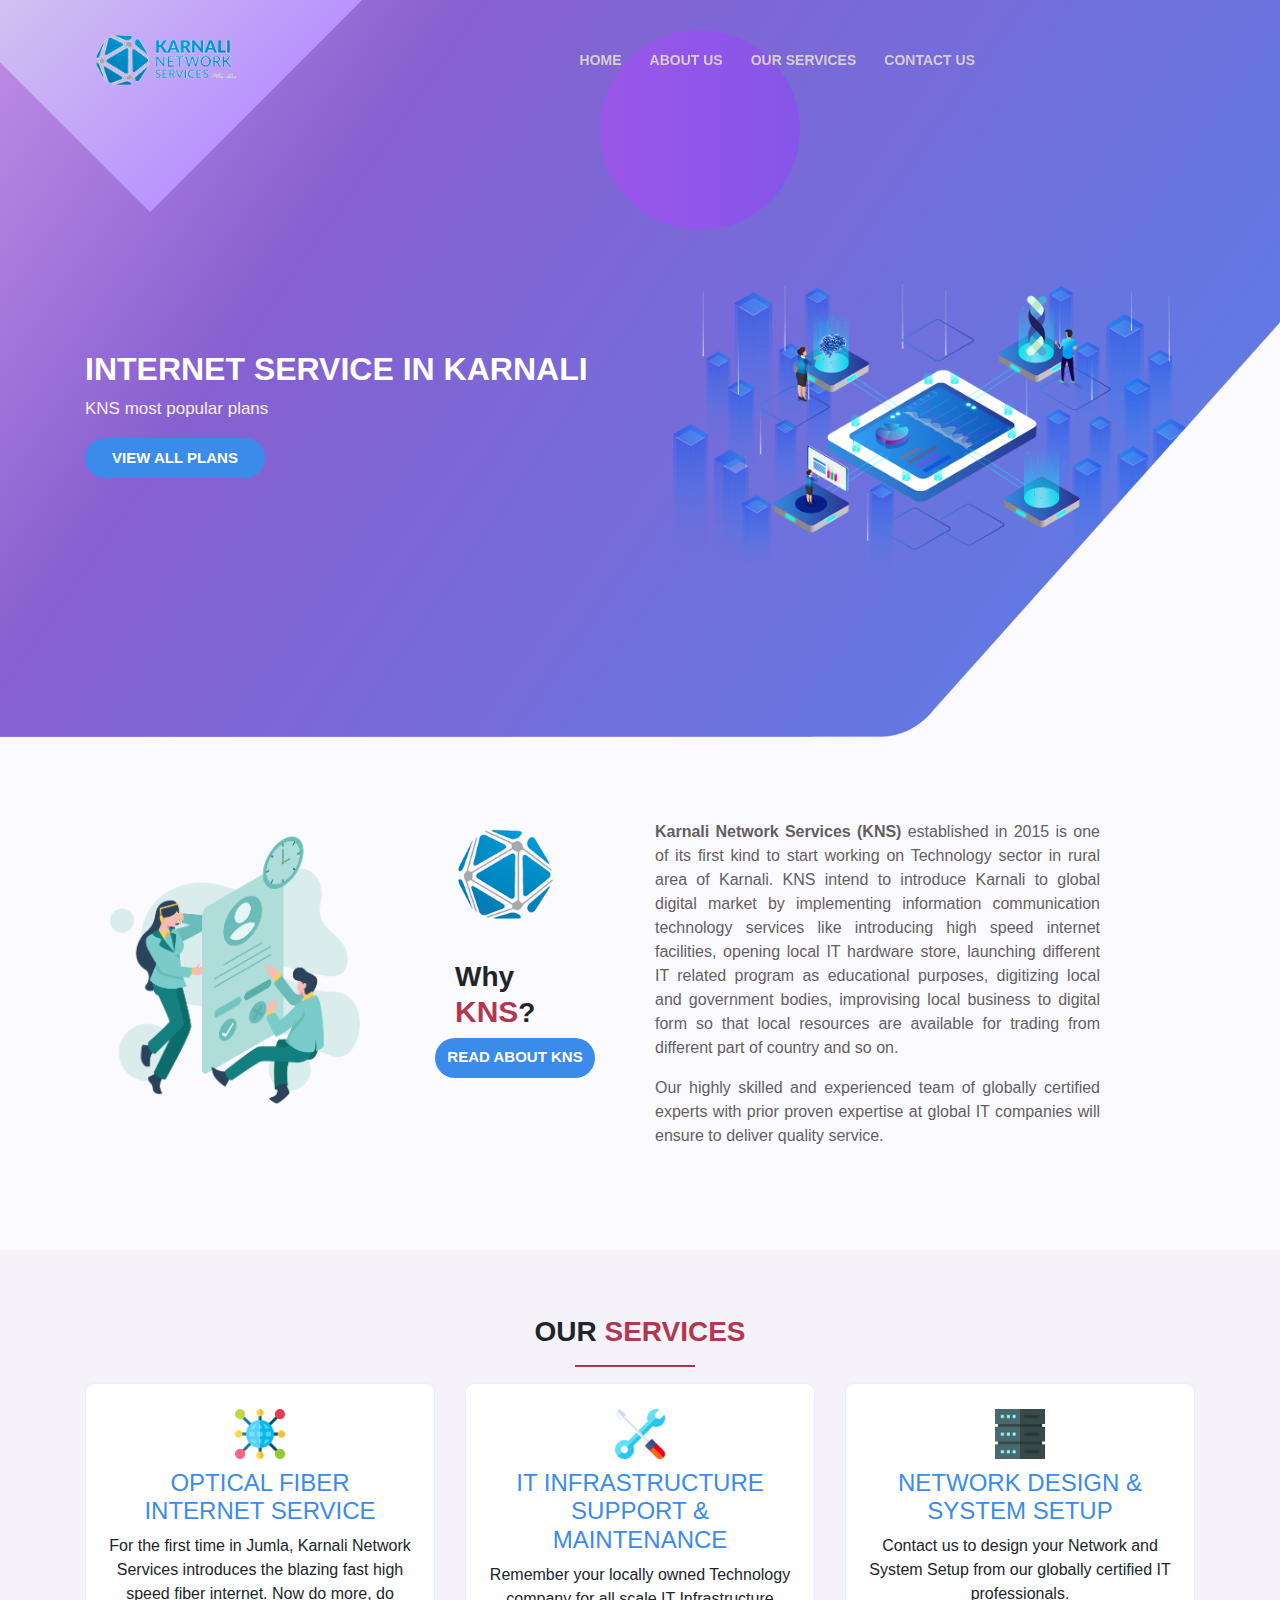
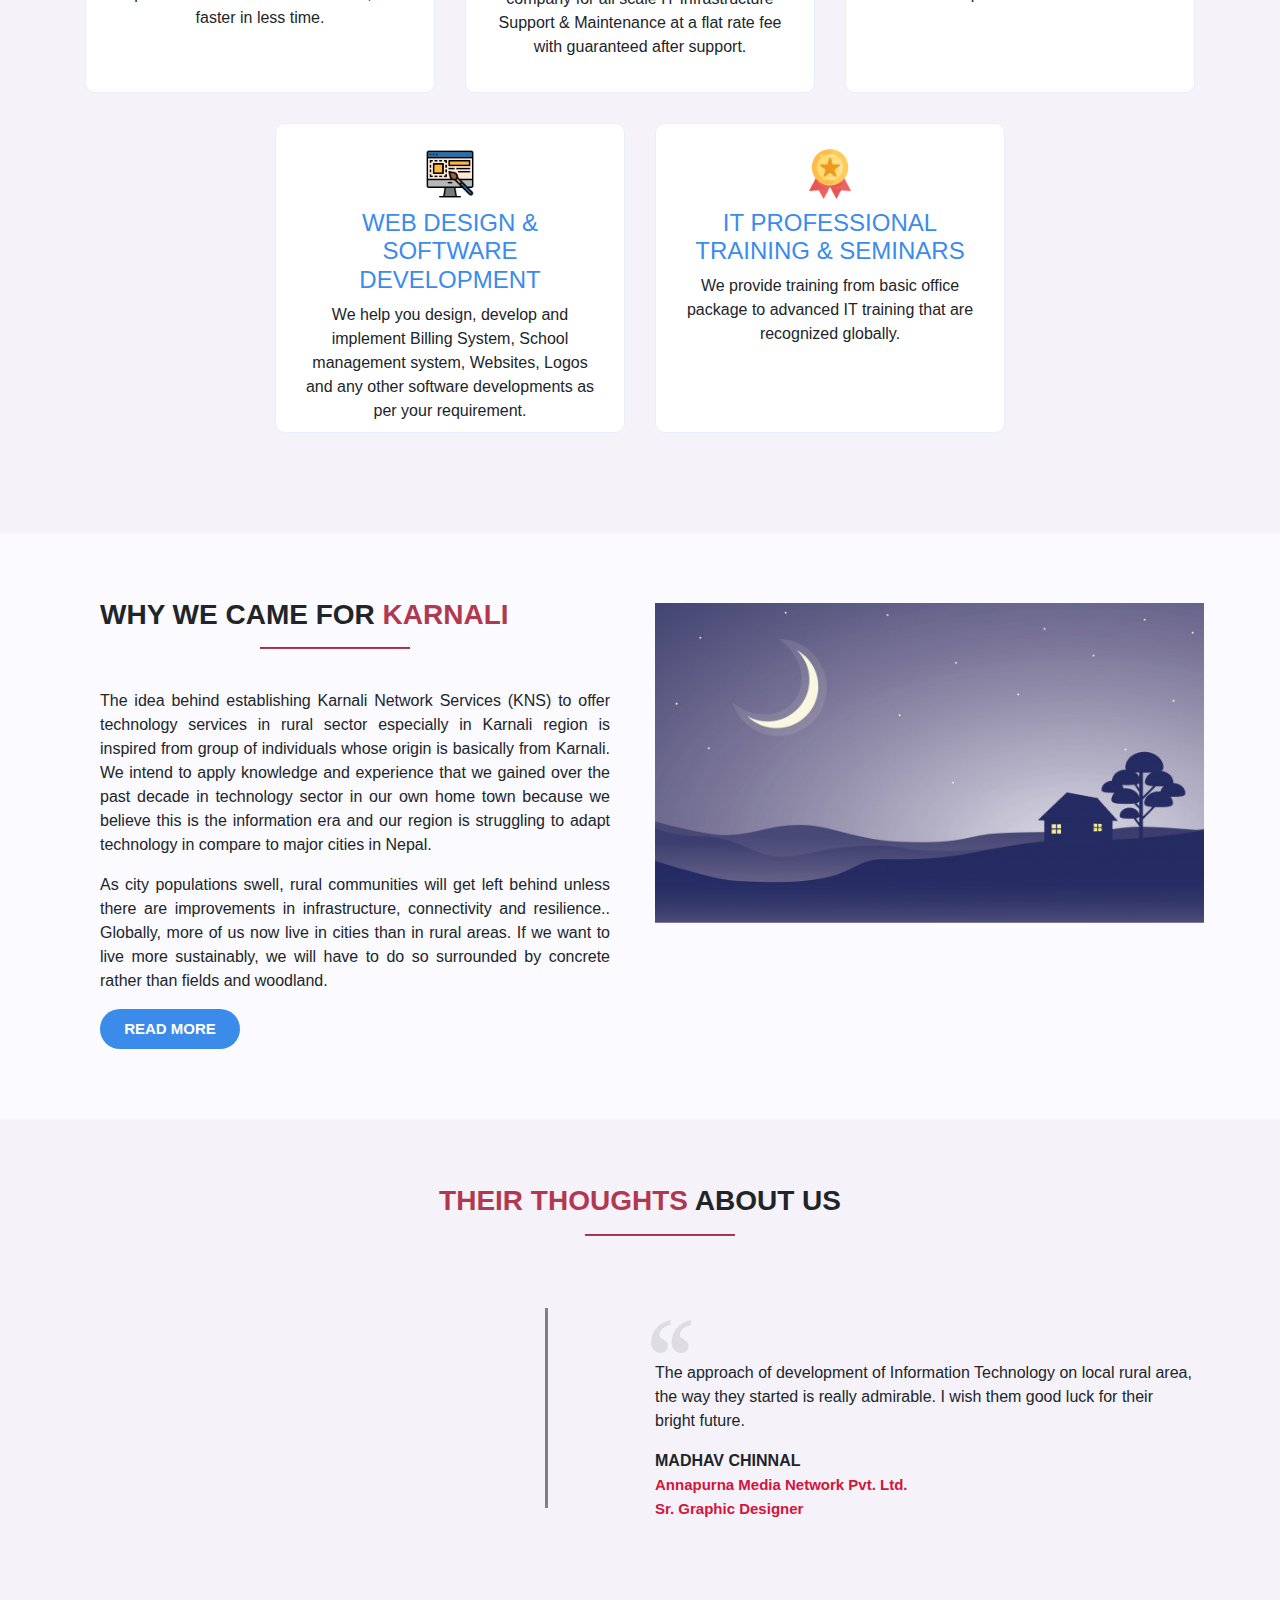
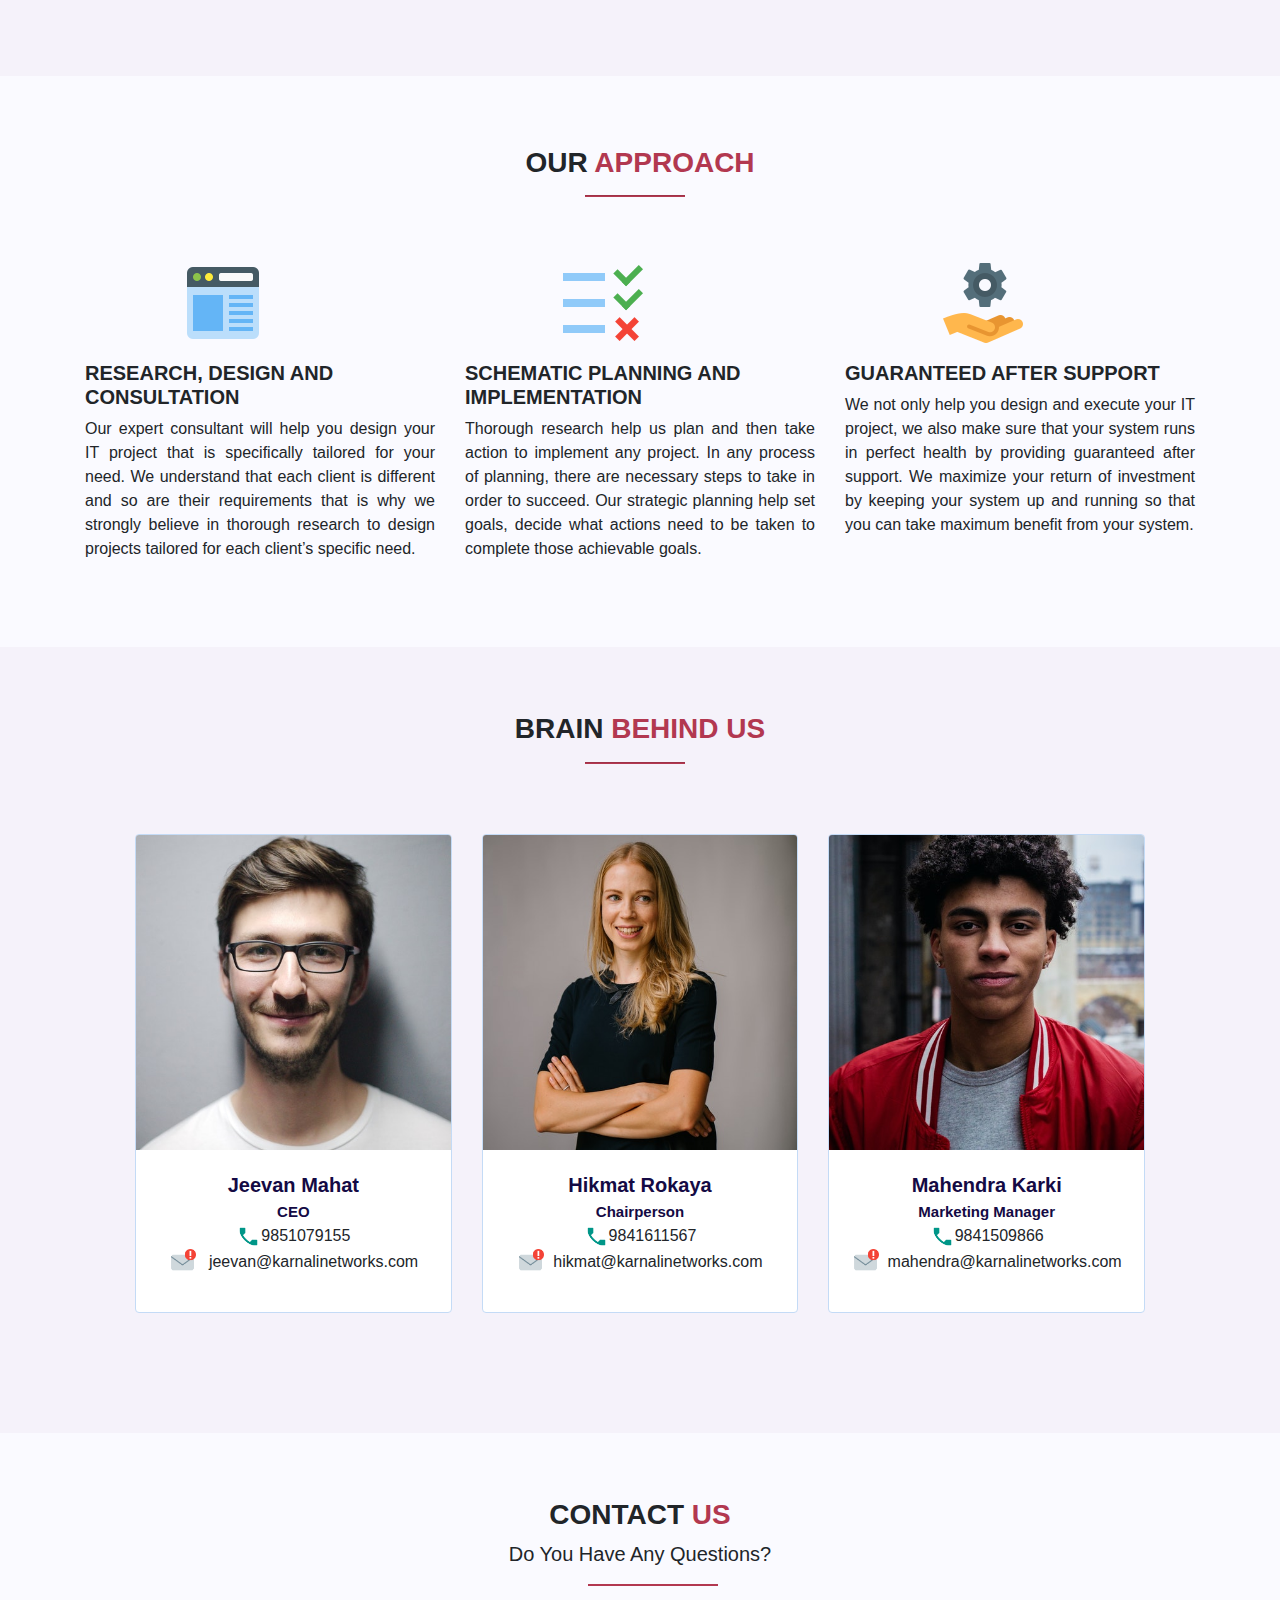
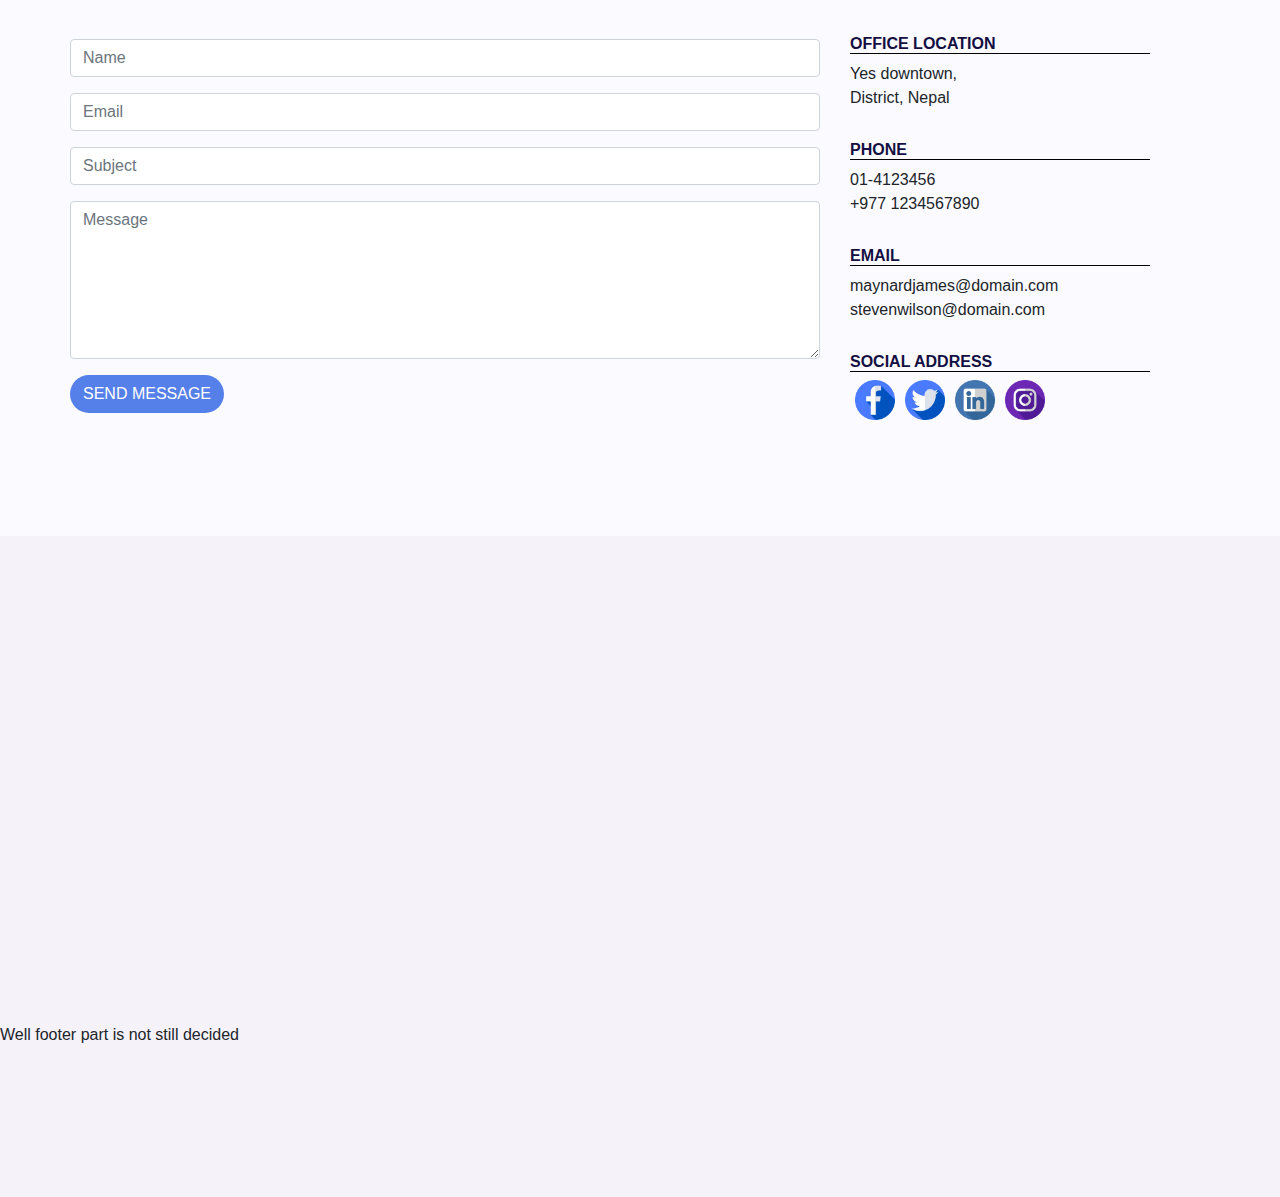
==== index.html @ f01d0f95 "little erro remain" ====
<!DOCTYPE html>
<html lang="en">

<head>
    <meta charset="UTF-8">
    <meta name="viewport" content="width=device-width, initial-scale=1.0">
    <title>Landing Page</title>


    <link rel="stylesheet" href="https://stackpath.bootstrapcdn.com/bootstrap/4.5.2/css/bootstrap.min.css">
    <link rel="stylesheet" href="style.css">
    <link
        href="https://fonts.googleapis.com/css2?family=Poppins:ital,wght@0,400;0,500;0,800;0,900;1,800;1,900&display=swap"
        rel="stylesheet">
    <script src="https://code.jquery.com/jquery-3.5.1.slim.min.js"></script>
    <script src="https://cdnjs.cloudflare.com/ajax/libs/popper.js/1.12.9/umd/popper.min.js"></script>
    <script src="https://stackpath.bootstrapcdn.com/bootstrap/4.5.2/js/bootstrap.min.js"></script>
    <script src="app.js"></script>
</head>

<body>
    <!--Navbar Start-->
    <nav class="navbar navbar-expand-lg fixed-top navbar-custom sticky sticky-dark">
        <div class="container">
            <!-- LOGO -->
            <a class="navbar-brand logo text-uppercase" href="home.html">
                <img src="images/logo.png" class="logo-light" alt="" height="50">
            </a>
            <button class="navbar-toggler" type="button" data-toggle="collapse" data-target="#navbarCollapse"
                aria-controls="navbarCollapse" aria-expanded="false" aria-label="Toggle navigation">
                <!-- <span class="navbar-toggler-icon"></span> -->
                <div style="height:3px; width:20px; background-color: black; margin-bottom:2px;"></div>
                <div style="height:3px; width:20px; background-color: black; margin-bottom:2px;"></div>
                <div style="height:3px; width:20px; background-color: black; padding-bottom:2px;"></div>
            </button>
            <div class="collapse navbar-collapse" id="navbarCollapse">
                <ul class="navbar-nav ml-auto navbar-center topnav" id="mySidenav">
                    <li class="nav-item">
                        <a href="#home-1" class="nav-link">Home</a>
                    </li>
                    <li class="nav-item">
                        <a href="#aboutus" class="nav-link">About Us</a>
                    </li>
                    <li class="nav-item">
                        <a href="#ourservices" class="nav-link">Our Services</a>
                    </li>
                    <li class="nav-item">
                        <a href="#contactus" class="nav-link">Contact Us</a>
                    </li>
                </ul>
            </div>
            <!-- <div class="search-class">
                <img src="images/search-light.png" class="search-lit" alt="" height="30">
                <img src="images/search-dark.png" class="search-dak" alt="" height="30">
            </div> -->
        </div>
    </nav>
    <!-- Navbar End -->

    <section id="home-1">
        <div class="diamond"></div>
        <div class="circle"></div>
        <div class="container home-container">
            <div class="row">
                <div class="col-md-6 home__text">
                    <h2 class="promo-title">INTERNET SERVICE IN KARNALI</h2>
                    <p>KNS most popular plans</p>
                    <a href="#">
                        <div class="custom-button">View all plans</div>
                    </a>
                </div>
                <div class="col-md-6 text-center home-img">
                    <img src="images/home_img.png" alt="home image" class="img-fluid">
                </div>
            </div>
        </div>
        <div class="container-fluid">
            <div class="row">
                <div class="home-shape mt-4">
                    <img src="images/shape-1.png" alt="" class="img-fluid mx-auto d-block">
                </div>
            </div>
        </div>
    </section>

    <!-- Why KNS -->
    <section id="why-kns">
        <!-- <img src="people.png" height="350px" alt=""> -->
        <div class="container why-kns-cont">
            <div class="row ">
                <div class="col-md-3">
                    <img src="images/people.png" classs="why-kns-img" height="300" alt="">
                </div>
                <div class="col-md-3 whykns__title">
                    <div class="col-md-12 logo-only">
                        <img src="images/logo-only.png" class="logo-only-class" height="110px" alt="">
                    </div>
                    <div class="col-md-12 ">
                        <div class="col-md-12 kns-text">
                            <h3>Why <span>KNS</span>?</h3>
                            <a href="">
                                <div class="custom-button">Read about KNS</div>
                            </a>
                        </div>
                    </div>
                </div>
                <div class="col-md-5 kns-desc">
                    <p><span>Karnali
                            Network
                            Services (KNS)</span> established
                        in 2015 is one of
                        its first kind to start working on Technology sector in rural area of Karnali. KNS intend to
                        introduce Karnali to global digital
                        market by implementing information communication technology services like introducing high speed
                        internet facilities, opening local IT hardware store, launching different IT related program as
                        educational purposes, digitizing local and government bodies, improvising local business to
                        digital form so that local resources are available for trading from different part of country
                        and so on.</p>
                    <p>
                        Our highly skilled and experienced team of globally certified experts with prior proven
                        expertise at global IT companies will ensure to deliver quality service.</p>
                </div>
            </div>
        </div>
    </section>
    <!-- Why KNS end -->
    <!--our services-->
    <section id="our-services" class="bg-gray default-padding">
        <div class="container">
            <div class="row">
                <!--start heading-->
                <div class="col-lg-8 offset-lg-2 col-md-10 offset-md-1">
                    <div class="site-heading text-center">
                        <h3>OUR <span>SERVICES</span></h3>
                        <hr>
                    </div>
                </div>
                <!--end heading-->
            </div>
            <div class="row">
                <div class="col-lg-4 col-md-6">
                    <div class="service-single text-center">
                        <img src="images/internet.png" height="50" alt="" class="our-service-img">
                        <h4>OPTICAL FIBER INTERNET SERVICE</h4>
                        <p>For the first time in Jumla, Karnali Network Services introduces the blazing fast high speed
                            fiber internet. Now do more, do faster in less time.</p><br>
                        <!-- <button class="btn service-button ">Read More</button> -->
                    </div>
                </div>
                <!--end core feature single-->
                <!--start core feature single-->
                <div class="col-lg-4 col-md-6">
                    <div class="service-single text-center">
                        <img src="images/maintenance.png" height="50" alt="" class="our-service-img">
                        <h4>IT INFRASTRUCTURE SUPPORT & MAINTENANCE</h4>
                        <p>Remember your locally owned Technology company for all scale IT Infrastructure Support &
                            Maintenance at a flat rate fee with guaranteed after support.</p>
                        <!-- <button class="btn service-button ">Read More</button> -->
                    </div>
                </div>
                <!--end core feature single-->
                <!--start core feature single-->
                <div class="col-lg-4 col-md-6">
                    <div class="service-single text-center">
                        <img src="images/database.png" height="50" alt="" class="our-service-img">
                        <h4>NETWORK DESIGN & SYSTEM SETUP</h4>
                        <p>Contact us to design your Network and System Setup from our globally certified IT
                            professionals.</p><br><br>
                    </div>
                </div>

                <div class="col-lg-2"></div>
                <!--end core feature single-->
                <!--start core feature single-->
                <div class="col-lg-4 col-md-6">
                    <div class="service-single text-center">
                        <img src="images/website-design.png" height="50" alt="" class="our-service-img">
                        <h4>WEB DESIGN & SOFTWARE DEVELOPMENT</h4>
                        <p>We help you design, develop and implement Billing System, School management system, Websites,
                            Logos and any other software developments as per your requirement.</p>
                    </div>
                </div>
                <!--end core feature single-->
                <!--start core feature single-->
                <div class="col-lg-4 col-md-6">
                    <div class="service-single text-center">
                        <img src="images/medal.png" height="50" alt="" class="our-service-img">
                        <h4>IT PROFESSIONAL TRAINING & SEMINARS</h4>
                        <p>We provide training from basic office package to advanced IT training that are recognized
                            globally.</p>
                    </div>
                </div>
                <!--end core feature single-->
            </div>
        </div>
    </section>


    <!-- Why we came to karnali /About us -->
    <section id="about-area" class="default ">
        <div class="container">
            <div class="row">
                <div class="col-md-6">
                    <div class=" col-md-12 about-cont site-heading">
                        <h3>WHY WE CAME FOR <span>KARNALI</span></h3>
                        <hr>
                    </div>
                    <div class="col-md-12 about__text">
                        <p>The idea behind establishing Karnali Network Services (KNS) to offer technology services in
                            rural sector especially in Karnali region is inspired from group of individuals whose origin
                            is basically from Karnali. We intend to apply knowledge and experience that we gained over
                            the past decade in technology sector in our own home town because we believe this is the
                            information era and our region is struggling to adapt technology in compare to major cities
                            in Nepal.</p>
                        <p>As city populations swell, rural communities will get left behind unless there are
                            improvements in infrastructure, connectivity and resilience.. Globally, more of us now live
                            in cities than in rural areas. If we want to live more sustainably, we will have to do so
                            surrounded by concrete rather than fields and woodland.</p>
                        <div class="custom-button" style="width:140px;">Read More</div>
                    </div>

                </div>
                <!--end about content-->
                <!--start about image-->
                <div class="col-md-6">
                    <div class="about-img img-fluid">
                        <img src="images/hill_vector2.jpg" alt="" height="320px" />
                    </div>
                </div>
                <!--end about image-->
            </div>
        </div>
    </section>

    <!-- Testemonials -->
    <section id="testemonial">
        <div class="container">
            <div class="testemonial-title site-heading text-center">
                <h3><span>THEIR THOUGHTS</span>
                    ABOUT US</h3>
                <hr>
            </div>
            <div class="row" style="height:320px;">
                <div class="col-md-5">
                    <img class="testemonial-img" src="images/sample-person-4.jpg" alt="">
                </div>
                <div class="col-md-1 vertical-line"></div>
                <div class="col-md-6">
                    <p class="quote">,,</p>
                    <p>The approach of development of Information
                        Technology on local rural area, the way they started is really admirable. I wish them good luck
                        for their bright future.
                    </p>
                    <p style="font-weight: bolder;">MADHAV CHINNAL <br> <span style="color:#d4143b; font-size:15px;">
                            Annapurna Media Network Pvt. Ltd. <br>Sr.
                            Graphic Designer</span></p>
                </div>
            </div>
        </div>
    </section>

    <!-- Our Approach section -->

    <section id="our-approach">
        <div class="container approach-title-div">
            <h3>OUR <span class="our-approach-title">APPROACH</span>
                <hr>
            </h3>
            <div class="row approach-row">
                <div class="col-md-4 our-approach-div">
                    <img src="images/design.png" class="approach-img" alt="">
                    <h5>RESEARCH, DESIGN AND CONSULTATION</h5>
                    <p>Our expert consultant will help you design your IT project that is specifically tailored for your
                        need. We understand that each client is different and so are their requirements that is why we
                        strongly believe in thorough research to design projects tailored for each client’s specific
                        need.</p>
                </div>
                <div class="col-md-4 our-approach-div">
                    <img src="images/planning.png" class="approach-img" alt="">
                    <h5>SCHEMATIC PLANNING AND IMPLEMENTATION</h5>
                    <p>Thorough research help us plan and then take action to implement any project. In any process of
                        planning, there are necessary steps to take in order to succeed. Our strategic planning help set
                        goals, decide what actions need to be taken to complete those achievable goals.</p>
                </div>
                <div class="col-md-4 our-approach-div">
                    <img src="images/support.png" class="approach-img" alt="">
                    <h5>GUARANTEED AFTER SUPPORT</h5>
                    <p>We not only help you design and execute your IT project, we also make sure that your system runs
                        in perfect health by providing guaranteed after support. We maximize your return of investment
                        by keeping your system up and running so that you can take maximum benefit from your system.</p>
                </div>
            </div>
        </div>
    </section>


    <!-- brain behind -->
    <section id="brains-behind">
        <div class="container">
            <div class="brain-behind-title site-heading text-center">
                <h3>BRAIN <span>BEHIND US</span>
                </h3>
                <hr>
            </div>
            <div class="card-deck">
                <div class="card">
                    <img class="card-img-top" src="images/sample-person-1.jpg" alt="Card image cap">
                    <div class="card-body">
                        <p style="text-align:center;"><span class="brain-name">Jeevan
                                Mahat</span><br><span class="brain-position">CEO</span><br><span
                                class="brain-number"><img src="images/icon-phone.png"
                                    style="vertical-align: middle; height:25px;" alt="">9851079155</span><br><span
                                class="brain-mail"><img src="images/icon-mail.png"
                                    style="vertical-align: middle; height: 27px;" alt=""> &nbsp;
                                jeevan@karnalinetworks.com</span>
                        </p>
                    </div>
                </div>
                <div class="card">
                    <img class="card-img-top" src="images/sample-person-2.jpg" alt="Card image cap">
                    <div class="card-body">
                        <p style="text-align:center;"><span class="brain-name">Hikmat
                                Rokaya</span><br><span class="brain-position">Chairperson</span><br><span
                                lass="brain-number"><img src="images/icon-phone.png"
                                    style="vertical-align: middle; height:25px;" alt="">9841611567</span><br><span
                                class="brain-mail"><img src="images/icon-mail.png"
                                    style="vertical-align: middle; height:27px;" alt="">&nbsp;
                                hikmat@karnalinetworks.com</span>
                        </p>
                    </div>
                </div>
                <div class="card">
                    <img class="card-img-top" src="images/sample-person-3.jpg" alt="Card image cap">
                    <div class="card-body">
                        <p style="text-align:center;"><span class="brain-name">Mahendra Karki</span><br><span
                                class="brain-position">Marketing
                                Manager</span><br><span class="brain-number"><img src="images/icon-phone.png"
                                    style="vertical-align: middle; height:25px;" alt="">9841509866</span><br><span
                                class="brain-mail"><img src="images/icon-mail.png"
                                    style="vertical-align: middle; height:27px;" alt="">&nbsp;
                                mahendra@karnalinetworks.com</span>
                        </p>
                    </div>
                </div>
            </div>
        </div>
    </section>

    <!-- Contact Us part Start -->
    <section id="contactUs" class="default-padding">
        <div class="container">
            <div class="row">
                <div class="col-md-8 offset-md-2">
                    <div class="site-heading text-center">
                        <h3>CONTACT <span>US</span></h3>
                        <h5>Do You Have Any Questions?</h5>
                    </div>
                </div>
                <div class="row" style="margin-top:40px;">
                    <div class="col-md-8 contact-form">
                        <form action="">
                            <div class="row">
                                <div class="col-md-12">
                                    <div class="form-group">
                                        <input type="text" class="form-control" placeholder="Name" name="name">
                                    </div>
                                </div>
                                <div class="col-md-12">
                                    <div class="form-group">
                                        <input type="text" class="form-control" placeholder="Email" name="email">
                                    </div>
                                </div>
                                <div class="col-md-12">
                                    <div class="form-group">
                                        <input type="text" class="form-control" placeholder="Subject" name="subject">
                                    </div>
                                </div>
                                <div class="col-md-12 ">
                                    <div class="form-group">
                                        <textarea type="text" class="form-control" placeholder="Message" name="message"
                                            rows="6"></textarea>
                                    </div>
                                </div>
                            </div>
                            <button type="submit" class="btn send-button">SEND MESSAGE</button>
                        </form>
                    </div>
                    <div class="col-md-4 location">
                        <ul class="info">
                            <li>
                                <h6>OFFICE LOCATION</h6>

                                <span>
                                    Yes downtown, <br>District, Nepal
                                </span>
                            </li>
                            <li>
                                <h6>PHONE</h6>
                                <span>
                                    01-4123456 <br>+977 1234567890
                                </span>
                            </li>
                            <li>
                                <h6>EMAIL</h6>
                                <span>
                                    maynardjames@domain.com
                                    stevenwilson@domain.com
                                </span>
                            </li>
                        </ul>
                        <h6>SOCIAL ADDRESS</h6>
                        <ul class="social">
                            <li><a href="#"><img src="images/facebook.png" alt="" height="40px"></a></li>
                            <li><a href="#"><img src="images/twitter.png" alt="" height="40px"></a></li>
                            <li><a href="#"><img src="images/linkedin.png" alt="" height="40px"></a></li>
                            <li><a href="#"><img src="images/instagram.png" alt="" height="40px"></a></li>

                        </ul>

                    </div>
                </div>
            </div>

        </div>
    </section>

    <!-- Contact Us Part End -->

    <!-- map/location -->
    <section>
        <div class="container-fluid">
            <iframe
                src="https://www.google.com/maps/embed?pb=!1m18!1m12!1m3!1d3668.024436259165!2d82.1772606537228!3d29.274732719922692!2m3!1f0!2f0!3f0!3m2!1i1024!2i768!4f13.1!3m3!1m2!1s0x0%3A0xc026e737bf415222!2sKarnali+Network+Services!5e0!3m2!1sen!2snp!4v1522917595997"
                width=100% height="480" frameborder="0" style="border:0" allowfullscreen></iframe>
        </div>
    </section>





    <!-- Testing section -->

    <!-- testing end -->








    <!-- footer...this part is controversial -->
    <p>Well footer part is not still decided </p>


</body>

</html>

<!-- <iframe
    src="https://www.google.com/maps/embed?pb=!1m18!1m12!1m3!1d3668.024436259165!2d82.1772606537228!3d29.274732719922692!2m3!1f0!2f0!3f0!3m2!1i1024!2i768!4f13.1!3m3!1m2!1s0x0%3A0xc026e737bf415222!2sKarnali+Network+Services!5e0!3m2!1sen!2snp!4v1522917595997"
    width="600" height="480" frameborder="0" style="border:0" allowfullscreen></iframe> -->
---- style.css ----
*{
    margin: 0px;
    padding:0px;
    box-sizing: border-box;
}

body {
    /* font-family: "Poppins", sans-serif; */
    background-color: #f5f2fa;
    /* color: black; */
    overflow-x: hidden;
  }

.default-padding{
    padding: 70px 0;
}


.site-heading{
    /* margin-bottom: 60px; */
    overflow: hidden;
    margin-top: -5px;
}

.site-heading h3{
    display: block;
    font-weight: 700;
    margin-bottom: 10px;
    text-transform: uppercase;
    position: relative;
}

.site-heading h3 span{
    color: #B23850
}

.site-heading h5{
    display: inline-block;
    padding-bottom: 20px;
    position: relative;
    z-index: 1;
}

.site-heading hr{
    width:120px;
    height:1px;
    background-color:#B23850;
    margin-left:300px;
}

.site-heading h5::before{
    background: #B23850;
    bottom:0;
    content:"";
    height: 2px;
    left: 30%;
    position: absolute;
    width: 130px;
}

.custom-button{
    background-color: #3b8beb;
    height: 40px;
    width: 180px;
    color: white;
    font-weight: bold;
    font-size: 15px;
    border-radius: 20px;
    text-align: center;
    text-transform: uppercase;
    display: table-cell;
    vertical-align: middle;
}



/* navbar part */


.nav-sticky.navbar-custom {
    margin-top: 0px;
    padding: 15px 0px;
    background-color: ghostwhite;
    -webkit-box-shadow: 0 10px 33px rgba(140, 140, 140, 0.1);
            box-shadow: 0 10px 33px rgba(140, 140, 140, 0.1);
}

.nav-sticky a{
    color:black;
}

.search-dak{
    display:none;
}

.search-lit{
    display: inline-block;
}

.nav-sticky .search-dak{
    display: inline-block;
}

.nav-sticky .search-lit{
    display: none;
}

.navbar-custom {
    padding: 40px 0px;
    width: 100%;
    border-radius: 0px;
    z-index: 999;
    margin-bottom: 0px;
    -webkit-transition: all 0.5s ease-in-out;
    transition: all 0.5s ease-in-out;
  }

.nav-link{
    color: rgb(218, 205, 205);
}

.sticky{
    margin-top: -10px;
}

#navbarCollapse{
    margin-right: 200px;
}

.nav-sticky .nav-item a:hover{
    color: #B23850;
}

.nav-sticky .nav-item a{
    color: rgb(18, 24, 77);
}


.nav-item a:hover{
    color: ghostwhite;
    /* border-bottom-style: solid; */
    text-decoration: underline;
}


.nav-item a{
    font-weight: 500;
    font-size: 16px;
}

.navbar-collapse a{
    font-weight: 600;
    text-transform: uppercase;
    font-size: 14px;
    margin-right: 12px;
}



/* home part */

#home-1{
    /* background: -webkit-linear-gradient(bottom left, red 20px, yellow, green, blue 90%); */
    /* background: -webkit-gradient(linear, left top, right top, from(#c3b3dd), to(#3e0b91)); */
    background: -webkit-linear-gradient(top left,rgb(204, 152, 235), #8860d0 30%, #5680e9 );
    /* background: linear-gradient(to right, #bfe4eb, #0a67d1); */
    background-size: cover;
    background-position: center center;
    position: relative;
    /* padding: 130px 0px; */
}

.diamond{
    height: 150px;
    width: 150px;
    background: linear-gradient(to right,#d6c9ee, #b994fd);
    /* background-color: #234e80; */
    transform: rotate(45deg);
    left: 100px;
    margin-top: -150px;
    padding: 150px;
}

.circle{
    position: relative;
    height: 200px;
    width: 200px;
    border-radius: 50%;
    /* background-color: #3d9970; */
    background: linear-gradient(to right,#9b56e9, #8556e9);
    left: 600px;
    bottom: 120px;
}

.promo-title{
    font-weight: 600;
    /* margin-bottom:  */
    color: white;
}

.home__text p{
    color:rgb(245, 238, 235);
    font-size:17px;
}

.home-img{
    bottom: 200px;
}

.home-shape {
    display: block;
    position: absolute;
    width: 100%;
    height: auto;
    bottom: 0px;
    left: 0;
  }

.home-container{
    height: 400px;
}


/* Why KNS */

#why-kns{
    height:500px;
    background-color: #fafaff;
}

/* .kns-text{
    margin: 0px 500px 0px 0px;
    font-weight: bold;
    font-size: 30px;
}

.kns-desc{
    margin-left: 400px;
    margin-top: -160px;
    background-color: #ffffff;
    text-align: justify;
} */


/* .kns-text{
    padding-bottom: 700px;
} */


.kns-text{
    padding-left: 50px;
    padding-top: 30px;
}

.kns-text h3{
    padding-left: 20px;
    font-weight: bolder;
}

.kns-text h3 span{
    color:#B23850;
    font-size:30px;
}

.kns-desc p{
    color:rgb(102, 94, 94);
    text-align: justify;
}

.kns-desc p span{
    font-weight:600;
}

.why-kns-cont{
    height: 480px;
    padding-top: 70px;
}

.logo-only{
    padding-left: 80px;
}

/* our services */

#our-services{
    background-color: #f5f2fa;
}

.service-single{
    border: 1px solid #e6f0fa;
    padding: 40px 22px 20px;
    background-color: #fff;
    border-radius: 10px;
    margin: 0 0 30px;
    height: 310px;
    align-items: center;
}

.our-service-img{
    margin-bottom:10px;
    margin-top:-15px;
}

.service-button{
    background-color: #deeefb;
    border: solid rgb(98, 91, 91);
    border-width: 1px;
}

.service-single h4{
    color: #3b8beb
}

/* Why came for karnali */

#about-area{
    background-color: #fafaff;
    padding: 70px 0;
}

.about-cont{
    /* text-align: justify; */
    padding-bottom: 70px;

}

.about__text{
    text-align: justify;
}

.about-button{
    background-color: #deeefb;
    border: solid rgb(98, 91, 91);
    border-width: 1px;
}


.about-cont hr{
    width:150px;
    height:1px;
    background-color:#B23850;
    margin-left:160px;
    margin-bottom:-30px;
}


/* Testemonials */

#testemonial{
    padding: 70px 0;
    background-color: #f5f2fa;
}

.testemonial-img{
    max-width: 90%;
    padding-top:20px;
    padding-left:100px;
}

.vertical-line{
    margin-top:22px;
    height: 200px;
    border-left: 3px solid grey;
}

.testemonial-title{
    padding-bottom: 80px;
}

.testemonial-title hr{
    width:150px;
    height:1px;
    background-color:#B23850;
    margin-left:500px;
    margin-bottom:-30px;
}


.quote{
    font-family: "Times New Roman";
    font-size: 130px;
    letter-spacing: -12px;
    opacity: 0.1;
    -ms-transform: rotate(180deg);
    transform: rotate(180deg);
    text-align: right;
    margin-bottom: -120px;
}


/* Our approach */
.our-approach-title{
    color:#B23850;
    font-weight:900;
}

.our-approach-div h5{
    font-weight: 900;
    /* margin-bottom:10px; */
}

.our-approach-div p{
    text-align: justify;
}

.approach-img{
    margin-left:90px;
    margin-bottom:10px;
}

#our-approach{
    background-color:#fafaff;
    padding:70px 0;
}

.approach-title-div{
    top: -50px;
}

.approach-title-div h3{
    text-align:center;
    font-weight: 900;
    padding-bottom: 80px;
}

.approach-title-div hr{
    width:100px; 
    height:1px; 
    background-color:#B23850; 
    margin-left:500px; 
    margin-bottom:-30px;
}

/* Brain behind  */

.brain-behind-title{
    padding-bottom: 50px;
}

.brain-name{
    font-weight: bold;
    font-size: 20px;
    color: #140a44;
}

.brain-position{
    color: #140a44;
    font-size:15px;
    font-weight: bolder;
}

.card-deck{
    padding:50px;
}

.card{
    border-color: #C4DBF6;
}

#brains-behind{
    padding: 70px 0;
    background-color: #f5f2fa;
}

.brain-behind-title hr{
    width:100px; 
    height:1px; 
    background-color:#B23850; 
    margin-left:500px; 
    margin-bottom:-30px;
}


/* Contact US */



/* to the top */

#contactUs{
    background-color: #fafaff;
}


.contact-form{
    padding-top: 5px;
}


.social{
    display: flex;
    list-style-type: none;
}

.social li{
    margin: 0 5px;
}

.send-button{
    background:#5680e9;
    border-radius: 20px;
    color: white;
}

.location h6{
    font-weight: bold;
    color:#140f42;
}


.location h6::after{
    display: block;
    content: "";
    border-top: 1px solid black;
    width: 300px;
    /* transform: translateY(-15px); */
}

.location ul{
    list-style-type: none;
}

.location li{
    margin-bottom:30px;
}



/* Contact Us End */







@media screen and (min-width:1900px){
    .diamond{
        margin-left: 300px;
    }

    .circle{
        margin-left: 300px;
    }
}


@media screen and (max-width:425px){
    .circle{
        /* display: none; */
        margin-top: 80px;
        margin-left: -340px;
        height: 100px;
        width: 100px;
    }

    .home__text{
        margin-top: -100px;
    }

    .home-img{
        margin-top: 130px;
    }

    .why-kns-cont img{
        height:200px;
    }

    .logo-only img{
        height: 50px;
    }

    .whykns__title{
        margin-top: -200px;
        margin-left: 140px;
    }

    .kns-desc{
        margin-top: 30px;
        margin-bottom: 300px;
    }

    #why-kns{
        margin-bottom: 140px;
    }

    .service-single{
        height: 250px;
    }

    #our-services hr{
        margin-left:140px;
    }

    #about-area{
        padding: 40px 0;
    }

    #about-area hr{
        margin-left: 2px;
    }

    .about-img img{
        height:235px;
    }

    /* testemonials */
    #testemonial hr{
        margin-left:120px;
    }

    .vertical-line{
        display: none;
    }

    #testemonial{
        margin-bottom:90px;
    }

    .approach-title-div hr{
        /* display: none; */
        margin-left: 140px;
    }

    .brain-behind-title hr{
        margin-left: 140px;
    }

    .location{
        margin: auto;
        width: 80%
    }

    .contact-form{
        margin-bottom:40px;
        margin-left:auto;
        margin-right: auto;
        width: 80%
    }
}






@media (min-width: 100px) and (max-width: 768px) {
    .navbar-custom {
      margin-top: 0px;
      padding: 15px 0px !important;
      background-color: #ffffff !important;
      -webkit-box-shadow: 0 10px 33px rgba(0, 0, 0, 0.1);
              box-shadow: 0 10px 33px rgba(0, 0, 0, 0.1);
    }

    .nav-item a{
        color: rgb(24, 18, 77);
    }

    .nav-item a:hover{
        color:#B23850;
    }

    .toggle-icon img{
        height:20px;
        margin-left: -200px;

    }

  }
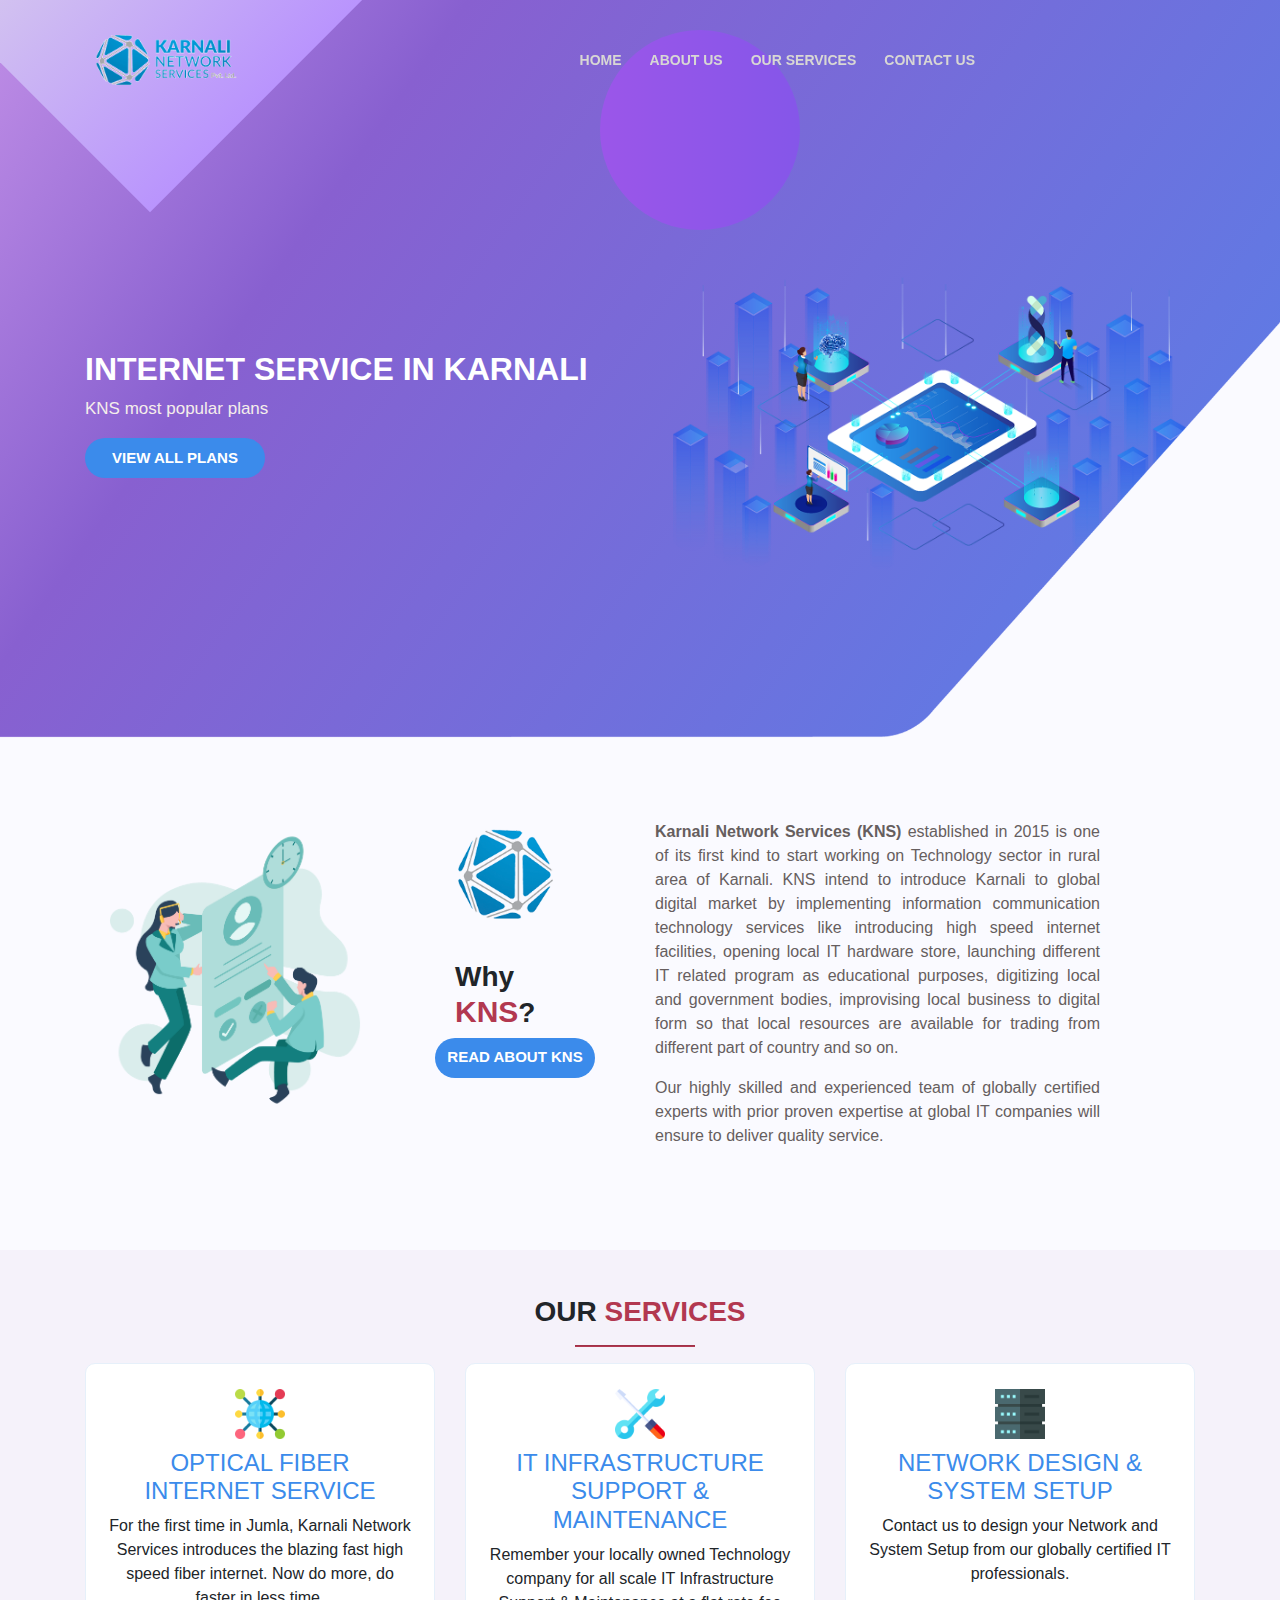
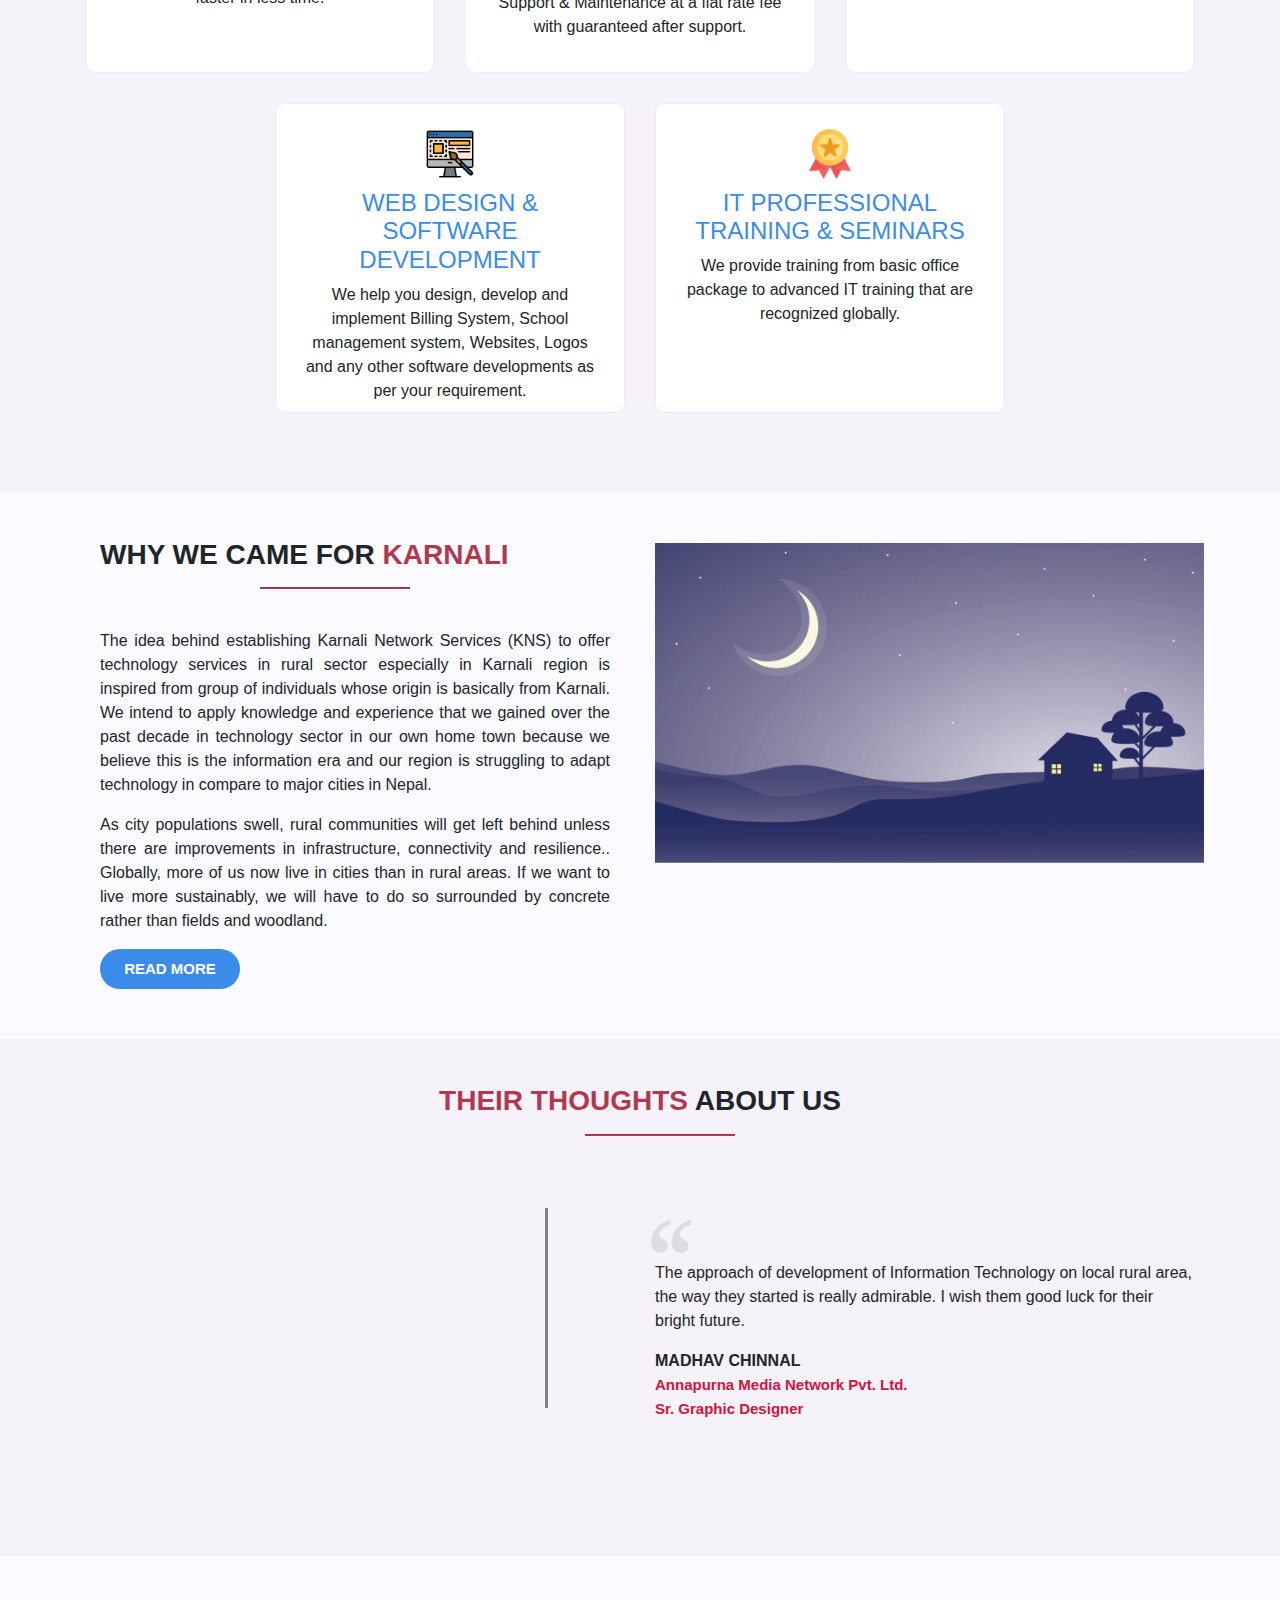
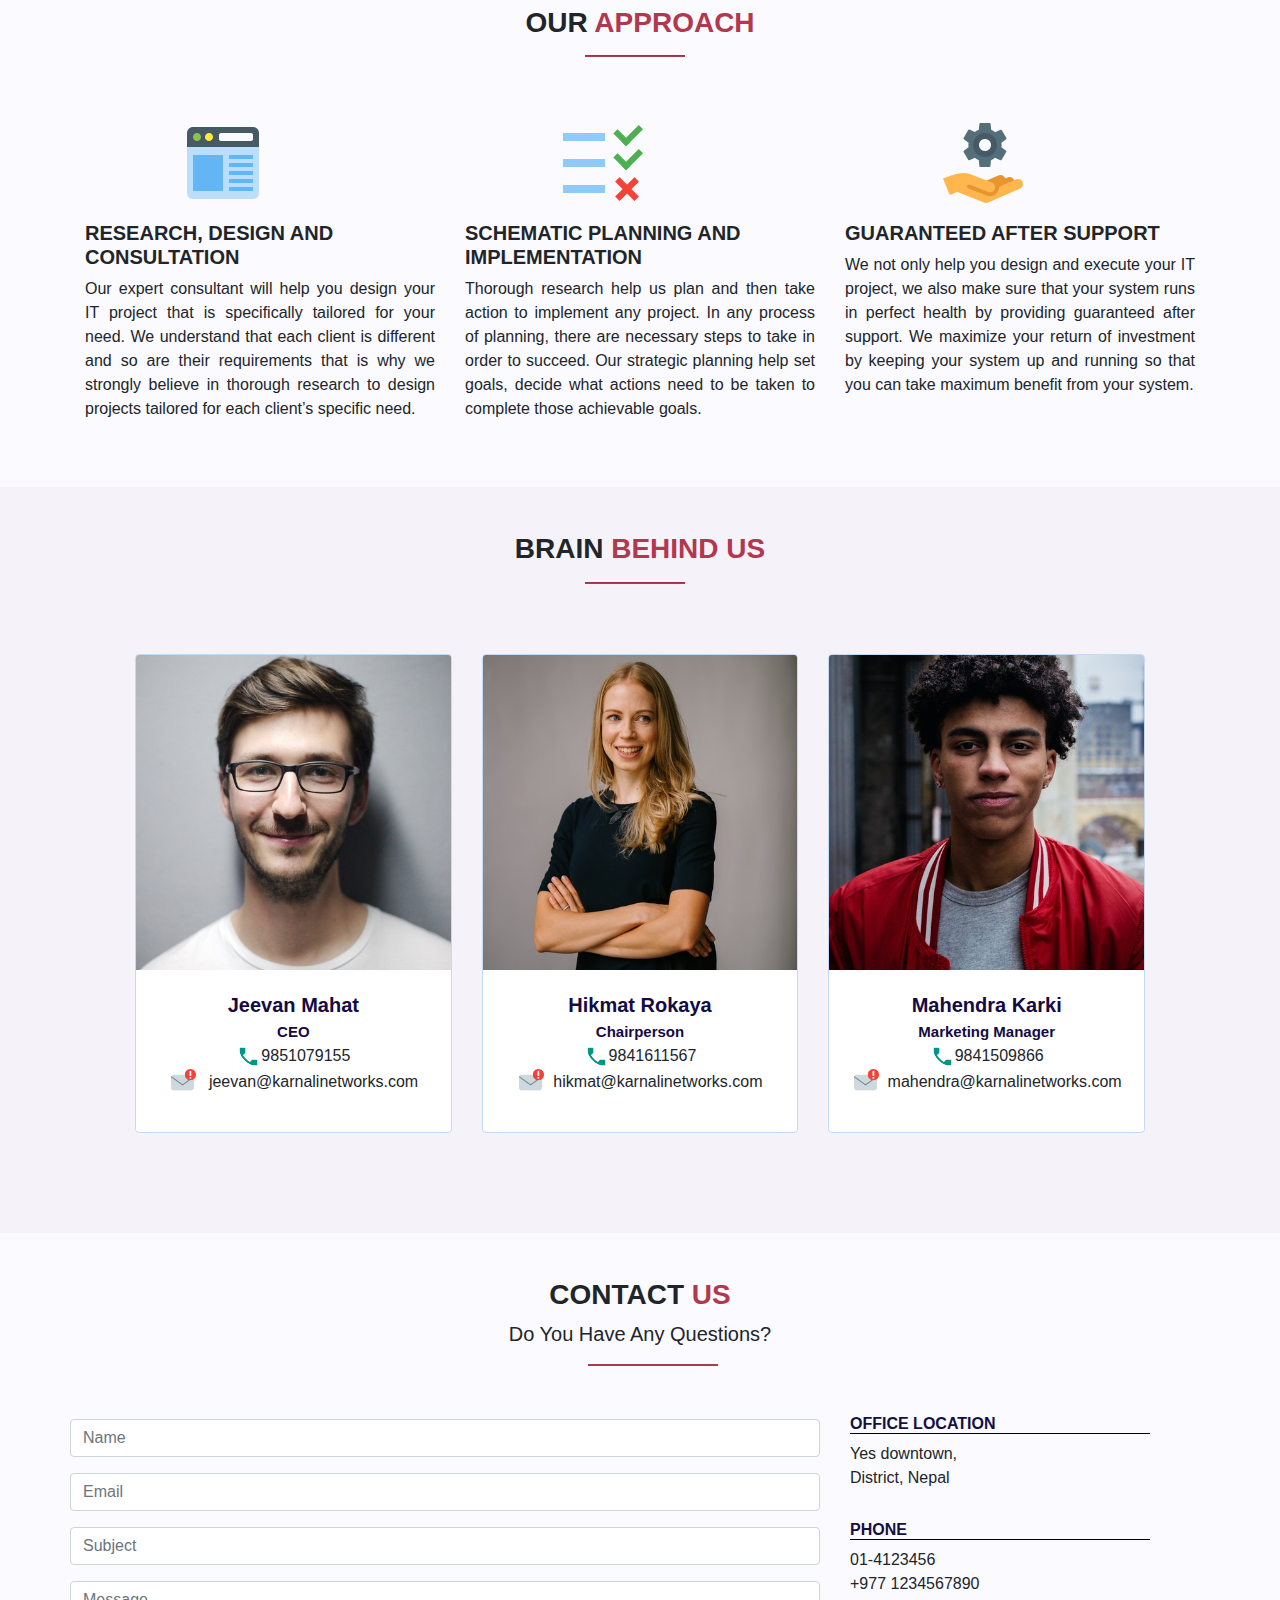
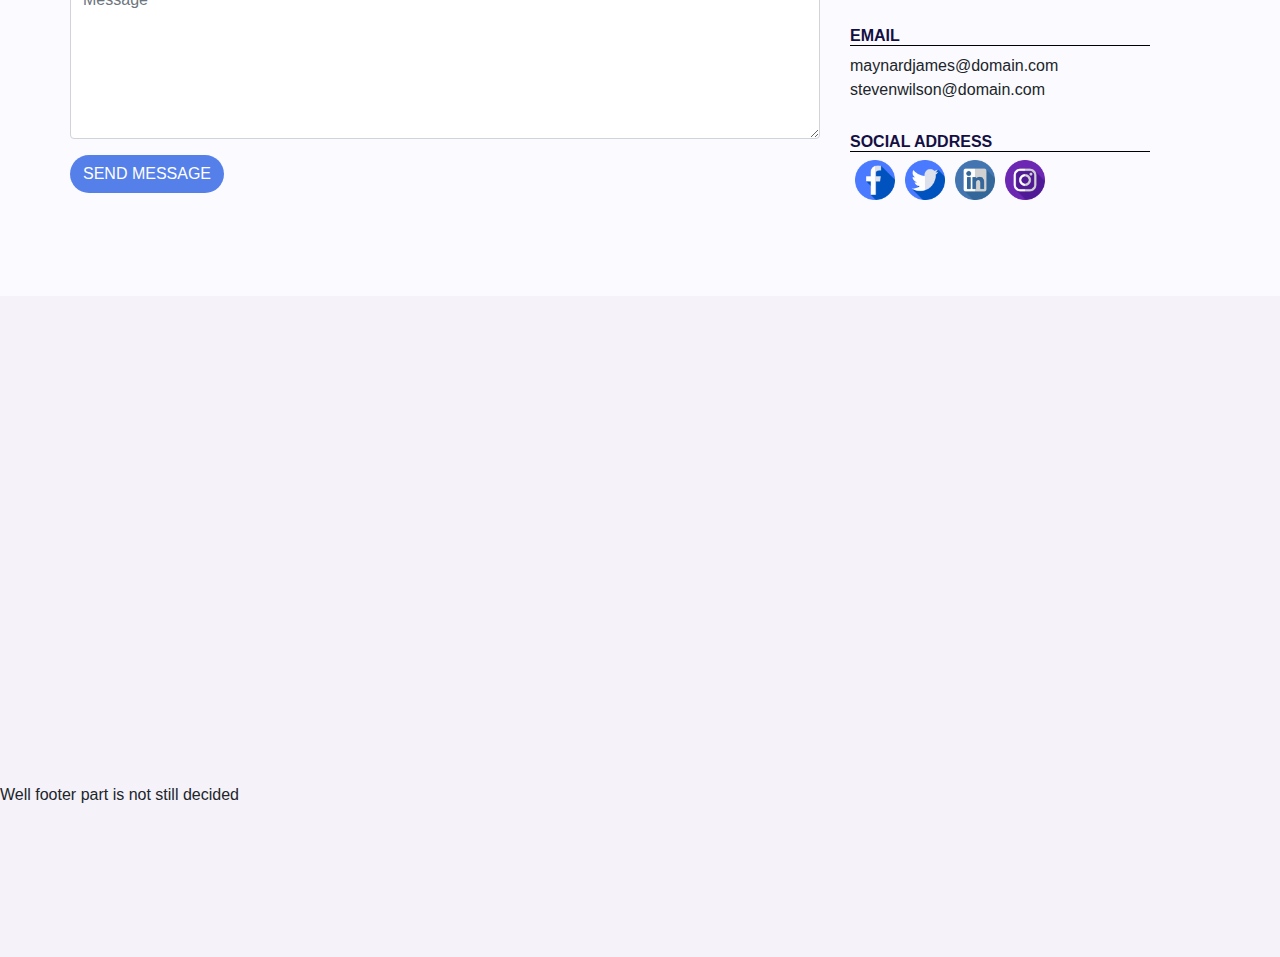
==== commit 7102f9d2: "some changes done" ====
--- a/index.html
+++ b/index.html
@@ -4,58 +4,26 @@
 <head>
     <meta charset="UTF-8">
     <meta name="viewport" content="width=device-width, initial-scale=1.0">
-    <title>Landing Page</title>
-
-
-    <link rel="stylesheet" href="https://stackpath.bootstrapcdn.com/bootstrap/4.5.2/css/bootstrap.min.css">
-    <link rel="stylesheet" href="style.css">
+    <title>KNS Home</title>
+
+    <link rel="icon" href="images/logo-only.png">
+    <link rel="stylesheet" href="css/bootstrap.min.css">
+    <link rel="stylesheet" href="css/style.css">
     <link
         href="https://fonts.googleapis.com/css2?family=Poppins:ital,wght@0,400;0,500;0,800;0,900;1,800;1,900&display=swap"
         rel="stylesheet">
-    <script src="https://code.jquery.com/jquery-3.5.1.slim.min.js"></script>
+    <script src="scripts/jquery-3.5.1.js"></script>
     <script src="https://cdnjs.cloudflare.com/ajax/libs/popper.js/1.12.9/umd/popper.min.js"></script>
-    <script src="https://stackpath.bootstrapcdn.com/bootstrap/4.5.2/js/bootstrap.min.js"></script>
-    <script src="app.js"></script>
+    <script src="scripts/bootstrap.min.js"></script>
+    <script src="scripts/app.js"></script>
+
 </head>
 
 <body>
-    <!--Navbar Start-->
-    <nav class="navbar navbar-expand-lg fixed-top navbar-custom sticky sticky-dark">
-        <div class="container">
-            <!-- LOGO -->
-            <a class="navbar-brand logo text-uppercase" href="home.html">
-                <img src="images/logo.png" class="logo-light" alt="" height="50">
-            </a>
-            <button class="navbar-toggler" type="button" data-toggle="collapse" data-target="#navbarCollapse"
-                aria-controls="navbarCollapse" aria-expanded="false" aria-label="Toggle navigation">
-                <!-- <span class="navbar-toggler-icon"></span> -->
-                <div style="height:3px; width:20px; background-color: black; margin-bottom:2px;"></div>
-                <div style="height:3px; width:20px; background-color: black; margin-bottom:2px;"></div>
-                <div style="height:3px; width:20px; background-color: black; padding-bottom:2px;"></div>
-            </button>
-            <div class="collapse navbar-collapse" id="navbarCollapse">
-                <ul class="navbar-nav ml-auto navbar-center topnav" id="mySidenav">
-                    <li class="nav-item">
-                        <a href="#home-1" class="nav-link">Home</a>
-                    </li>
-                    <li class="nav-item">
-                        <a href="#aboutus" class="nav-link">About Us</a>
-                    </li>
-                    <li class="nav-item">
-                        <a href="#ourservices" class="nav-link">Our Services</a>
-                    </li>
-                    <li class="nav-item">
-                        <a href="#contactus" class="nav-link">Contact Us</a>
-                    </li>
-                </ul>
-            </div>
-            <!-- <div class="search-class">
-                <img src="images/search-light.png" class="search-lit" alt="" height="30">
-                <img src="images/search-dark.png" class="search-dak" alt="" height="30">
-            </div> -->
-        </div>
-    </nav>
-    <!-- Navbar End -->
+
+    <div id="navigation"></div>
+
+
 
     <section id="home-1">
         <div class="diamond"></div>
@@ -173,7 +141,7 @@
                 <!--end core feature single-->
                 <!--start core feature single-->
                 <div class="col-lg-4 col-md-6">
-                    <div class="service-single text-center">
+                    <div class="service-single text-center ">
                         <img src="images/website-design.png" height="50" alt="" class="our-service-img">
                         <h4>WEB DESIGN & SOFTWARE DEVELOPMENT</h4>
                         <p>We help you design, develop and implement Billing System, School management system, Websites,
@@ -223,7 +191,7 @@
                 <!--end about content-->
                 <!--start about image-->
                 <div class="col-md-6">
-                    <div class="about-img img-fluid">
+                    <div class="about-img">
                         <img src="images/hill_vector2.jpg" alt="" height="320px" />
                     </div>
                 </div>
@@ -454,6 +422,14 @@
     <p>Well footer part is not still decided </p>
 
 
+
+
+    <script>
+        $(function () {
+            $("#navigation").load("navbar.html");
+        });
+    </script>
+
 </body>
 
 </html>
--- a/css/style.css
+++ b/css/style.css
@@ -0,0 +1,733 @@
+*{
+    margin: 0px;
+    padding:0px;
+    box-sizing: border-box;
+}
+
+body {
+    /* font-family: "Poppins", sans-serif; */
+    background-color: #f5f2fa;
+    /* color: black; */
+    overflow-x: hidden;
+  }
+
+.default-padding{
+    padding: 50px 0;
+}
+
+
+.site-heading{
+    /* margin-bottom: 60px; */
+    overflow: hidden;
+    margin-top: -5px;
+}
+
+.site-heading h3{
+    display: block;
+    font-weight: 700;
+    margin-bottom: 10px;
+    text-transform: uppercase;
+    position: relative;
+}
+
+.site-heading h3 span{
+    color: #B23850
+}
+
+.site-heading h5{
+    display: inline-block;
+    padding-bottom: 20px;
+    position: relative;
+    z-index: 1;
+}
+
+.site-heading hr{
+    width:120px;
+    height:1px;
+    background-color:#B23850;
+    margin-left:300px;
+}
+
+.site-heading h5::before{
+    background: #B23850;
+    bottom:0;
+    content:"";
+    height: 2px;
+    left: 30%;
+    position: absolute;
+    width: 130px;
+}
+
+.custom-button{
+    background-color: #3b8beb;
+    height: 40px;
+    width: 180px;
+    color: white;
+    font-weight: bold;
+    font-size: 15px;
+    border-radius: 20px;
+    text-align: center;
+    text-transform: uppercase;
+    display: table-cell;
+    vertical-align: middle;
+}
+
+
+
+/* navbar part */
+.navbar-toggler{
+    margin-left: -100px;
+}
+
+.nav-sticky.navbar-custom {
+    margin-top: 0px;
+    padding: 15px 0px;
+    background-color: ghostwhite;
+    -webkit-box-shadow: 0 10px 33px rgba(140, 140, 140, 0.1);
+            box-shadow: 0 10px 33px rgba(140, 140, 140, 0.1);
+}
+
+.nav-sticky a{
+    color:black;
+}
+
+.search-dak{
+    display:none;
+}
+
+.search-lit{
+    display: inline-block;
+}
+
+.nav-sticky .search-dak{
+    display: inline-block;
+}
+
+.nav-sticky .search-lit{
+    display: none;
+}
+
+.navbar-custom {
+    padding: 40px 0px;
+    width: 100%;
+    border-radius: 0px;
+    z-index: 999;
+    margin-bottom: 0px;
+    -webkit-transition: all 0.5s ease-in-out;
+    transition: all 0.5s ease-in-out;
+  }
+
+.nav-link{
+    color: #d8d7d4;
+}
+
+.sticky{
+    margin-top: -10px;
+}
+
+#navbarCollapse{
+    margin-right: 200px;
+}
+
+.nav-sticky .nav-item a:hover{
+    color: #B23850;
+}
+
+.nav-sticky .nav-item a{
+    color: rgb(18, 24, 77);
+}
+
+
+.nav-item a:hover{
+    color: ghostwhite;
+    /* border-bottom-style: solid; */
+    text-decoration: underline;
+}
+
+
+.nav-item a{
+    font-weight: 500;
+    font-size: 16px;
+}
+
+.navbar-collapse a{
+    font-weight: 600;
+    text-transform: uppercase;
+    font-size: 14px;
+    margin-right: 12px;
+}
+
+
+
+/* home part */
+
+#home-1{
+    /* background: -webkit-linear-gradient(bottom left, red 20px, yellow, green, blue 90%); */
+    /* background: -webkit-gradient(linear, left top, right top, from(#c3b3dd), to(#3e0b91)); */
+    background: -webkit-linear-gradient(top left,rgb(204, 152, 235), #8860d0 30%, #5680e9 );
+    /* background: linear-gradient(to right, #bfe4eb, #0a67d1); */
+    background-size: cover;
+    background-position: center center;
+    position: relative;
+    /* padding: 130px 0px; */
+}
+
+.diamond{
+    height: 150px;
+    width: 150px;
+    background: linear-gradient(to right,#d6c9ee, #b994fd);
+    /* background-color: #234e80; */
+    transform: rotate(45deg);
+    left: 100px;
+    margin-top: -150px;
+    padding: 150px;
+}
+
+.circle{
+    position: relative;
+    height: 200px;
+    width: 200px;
+    border-radius: 50%;
+    /* background-color: #3d9970; */
+    background: linear-gradient(to right,#9b56e9, #8556e9);
+    left: 600px;
+    bottom: 120px;
+}
+
+.promo-title{
+    font-weight: 600;
+    /* margin-bottom:  */
+    color: white;
+}
+
+.home__text p{
+    color:rgb(245, 238, 235);
+    font-size:17px;
+}
+
+.home-img{
+    bottom: 200px;
+}
+
+.home-shape {
+    display: block;
+    position: absolute;
+    width: 100%;
+    height: auto;
+    bottom: 0px;
+    left: 0;
+  }
+
+.home-container{
+    height: 400px;
+}
+
+
+/* Why KNS */
+
+#why-kns{
+    height:500px;
+    background-color: #fafaff;
+}
+
+/* .kns-text{
+    margin: 0px 500px 0px 0px;
+    font-weight: bold;
+    font-size: 30px;
+}
+
+.kns-desc{
+    margin-left: 400px;
+    margin-top: -160px;
+    background-color: #ffffff;
+    text-align: justify;
+} */
+
+
+/* .kns-text{
+    padding-bottom: 700px;
+} */
+
+
+.kns-text{
+    padding-left: 50px;
+    padding-top: 30px;
+}
+
+.kns-text h3{
+    padding-left: 20px;
+    font-weight: bolder;
+}
+
+.kns-text h3 span{
+    color:#B23850;
+    font-size:30px;
+}
+
+.kns-desc p{
+    color:rgb(102, 94, 94);
+    text-align: justify;
+}
+
+.kns-desc p span{
+    font-weight:600;
+}
+
+.why-kns-cont{
+    height: 480px;
+    padding-top: 70px;
+}
+
+.logo-only{
+    padding-left: 80px;
+}
+
+/* our services */
+
+#our-services{
+    background-color: #f5f2fa;
+}
+
+.service-single{
+    border: 1px solid #e6f0fa;
+    padding: 40px 22px 20px;
+    background-color: #fff;
+    border-radius: 10px;
+    margin: 0 0 30px;
+    height: 310px;
+    align-items: center;
+}
+
+
+.our-service-img{
+    margin-bottom:10px;
+    margin-top:-15px;
+}
+
+.service-button{
+    background-color: #deeefb;
+    border: solid rgb(98, 91, 91);
+    border-width: 1px;
+}
+
+.service-single h4{
+    color: #3b8beb
+}
+
+/* Why came for karnali */
+
+#about-area{
+    background-color: #fafaff;
+    padding: 50px 0;
+}
+
+.about-cont{
+    /* text-align: justify; */
+    padding-bottom: 70px;
+
+}
+
+.about__text{
+    text-align: justify;
+}
+
+.about-button{
+    background-color: #deeefb;
+    border: solid rgb(98, 91, 91);
+    border-width: 1px;
+}
+
+
+
+
+.about-cont hr{
+    width:150px;
+    height:1px;
+    background-color:#B23850;
+    margin-left:160px;
+    margin-bottom:-30px;
+}
+
+
+/* Testemonials */
+
+#testemonial{
+    padding: 50px 0;
+    background-color: #f5f2fa;
+}
+
+.testemonial-img{
+    max-width: 90%;
+    padding-top:20px;
+    padding-left:100px;
+}
+
+.vertical-line{
+    margin-top:22px;
+    height: 200px;
+    border-left: 3px solid grey;
+}
+
+.testemonial-title{
+    padding-bottom: 80px;
+}
+
+.testemonial-title hr{
+    width:150px;
+    height:1px;
+    background-color:#B23850;
+    margin-left:500px;
+    margin-bottom:-30px;
+}
+
+
+.quote{
+    font-family: "Times New Roman";
+    font-size: 130px;
+    letter-spacing: -12px;
+    opacity: 0.1;
+    -ms-transform: rotate(180deg);
+    transform: rotate(180deg);
+    text-align: right;
+    margin-bottom: -120px;
+}
+
+
+/* Our approach */
+.our-approach-title{
+    color:#B23850;
+    font-weight:900;
+}
+
+.our-approach-div h5{
+    font-weight: 900;
+    /* margin-bottom:10px; */
+}
+
+.our-approach-div p{
+    text-align: justify;
+}
+
+.approach-img{
+    margin-left:90px;
+    margin-bottom:10px;
+}
+
+#our-approach{
+    background-color:#fafaff;
+    padding:50px 0;
+}
+
+.approach-title-div{
+    top: -50px;
+}
+
+.approach-title-div h3{
+    text-align:center;
+    font-weight: 900;
+    padding-bottom: 80px;
+}
+
+.approach-title-div hr{
+    width:100px; 
+    height:1px; 
+    background-color:#B23850; 
+    margin-left:500px; 
+    margin-bottom:-30px;
+}
+
+/* Brain behind  */
+
+.brain-behind-title{
+    padding-bottom: 50px;
+}
+
+.brain-name{
+    font-weight: bold;
+    font-size: 20px;
+    color: #140a44;
+}
+
+.brain-position{
+    color: #140a44;
+    font-size:15px;
+    font-weight: bolder;
+}
+
+.card-deck{
+    padding:50px;
+}
+
+.card{
+    border-color: #C4DBF6;
+}
+
+#brains-behind{
+    padding: 50px 0;
+    background-color: #f5f2fa;
+}
+
+.brain-behind-title hr{
+    width:100px; 
+    height:1px; 
+    background-color:#B23850; 
+    margin-left:500px; 
+    margin-bottom:-30px;
+}
+
+
+/* Contact US */
+
+
+
+/* to the top */
+
+#contactUs{
+    background-color: #fafaff;
+}
+
+
+.contact-form{
+    padding-top: 5px;
+}
+
+
+.social{
+    display: flex;
+    list-style-type: none;
+}
+
+.social li{
+    margin: 0 5px;
+}
+
+.send-button{
+    background:#5680e9;
+    border-radius: 20px;
+    color: white;
+}
+
+.location h6{
+    font-weight: bold;
+    color:#140f42;
+}
+
+
+.location h6::after{
+    display: block;
+    content: "";
+    border-top: 1px solid black;
+    width: 300px;
+    /* transform: translateY(-15px); */
+}
+
+.location ul{
+    list-style-type: none;
+}
+
+.location li{
+    margin-bottom:30px;
+}
+
+
+
+/* Contact Us End */
+
+
+
+
+
+
+
+@media screen and (min-width:1900px){
+    .diamond{
+        margin-left: 300px;
+    }
+
+    .circle{
+        margin-left: 300px;
+    }
+}
+
+
+@media screen and (max-width:425px){
+    .circle{
+        /* display: none; */
+        margin-top: 80px;
+        margin-left: -340px;
+        height: 100px;
+        width: 100px;
+    }
+
+    .home__text{
+        margin-top: -100px;
+    }
+
+    .home-img{
+        margin-top: 130px;
+    }
+
+    .why-kns-cont img{
+        height:200px;
+    }
+
+    .logo-only img{
+        height: 50px;
+    }
+
+    .whykns__title{
+        margin-top: -200px;
+        margin-left: 140px;
+    }
+
+    .kns-desc{
+        margin-top: 30px;
+        margin-bottom: 300px;
+    }
+
+    #why-kns{
+        margin-bottom: 140px;
+    }
+
+    .service-single{
+        height: 250px;
+    }
+
+    #our-services hr{
+        margin-left:140px;
+    }
+
+    #about-area{
+        padding: 40px 0;
+    }
+
+    #about-area hr{
+        margin-left: 2px;
+    }
+
+    .about-img img{
+        height:235px;
+        padding-top: 40px;
+    }
+
+    /* testemonials */
+    #testemonial hr{
+        margin-left:120px;
+    }
+
+    .vertical-line{
+        display: none;
+    }
+
+    #testemonial{
+        margin-bottom:90px;
+    }
+
+    .approach-title-div hr{
+        /* display: none; */
+        margin-left: 140px;
+    }
+
+    .brain-behind-title hr{
+        margin-left: 140px;
+    }
+
+    .location{
+        margin: auto;
+        width: 80%
+    }
+
+    .contact-form{
+        margin-bottom:40px;
+        margin-left:auto;
+        margin-right: auto;
+        width: 80%
+    }
+}
+
+
+/* @media screen and (max-width:768px){
+    .circle{
+        margin-left: -100px;
+    }
+
+    .kns-desc{
+        margin-
+    }
+
+
+} */
+
+
+
+
+
+
+@media (min-width: 100px) and (max-width: 768px) {
+    .navbar-custom {
+      margin-top: 0px;
+      padding: 15px 0px !important;
+      background-color: #ffffff !important;
+      -webkit-box-shadow: 0 10px 33px rgba(0, 0, 0, 0.1);
+              box-shadow: 0 10px 33px rgba(0, 0, 0, 0.1);
+    }
+
+    .nav-item a{
+        color: rgb(24, 18, 77);
+    }
+
+    .nav-item a:hover{
+        color:#B23850;
+    }
+
+    .toggle-icon img{
+        height:20px;
+        margin-left: -200px;
+
+    }
+
+
+  }
+
+
+
+
+
+
+
+/* ABOUT US */
+
+.aboutus__top-img{
+    width: 100%
+}
+
+.about{
+    /* background-color: #f5f2fa; */
+}
+
+.aboutus__div{
+    background-color: #f5f2fa;
+    margin-top: -150px;
+}
+
+.aboutus h3{
+    /* text-align: center; */
+    font-weight: bolder;
+    color: #05051d;
+    margin-bottom: 20px;
+}
+
+.aboutus__image1{
+    height: 380px;
+    margin-left: -110px;
+}
+
+.aboutus__image2{
+    height: 380px;
+    margin-top: -405px;
+    margin-left: 460px;
+}
+
+.aboutus h4{
+    font-weight: bolder;
+}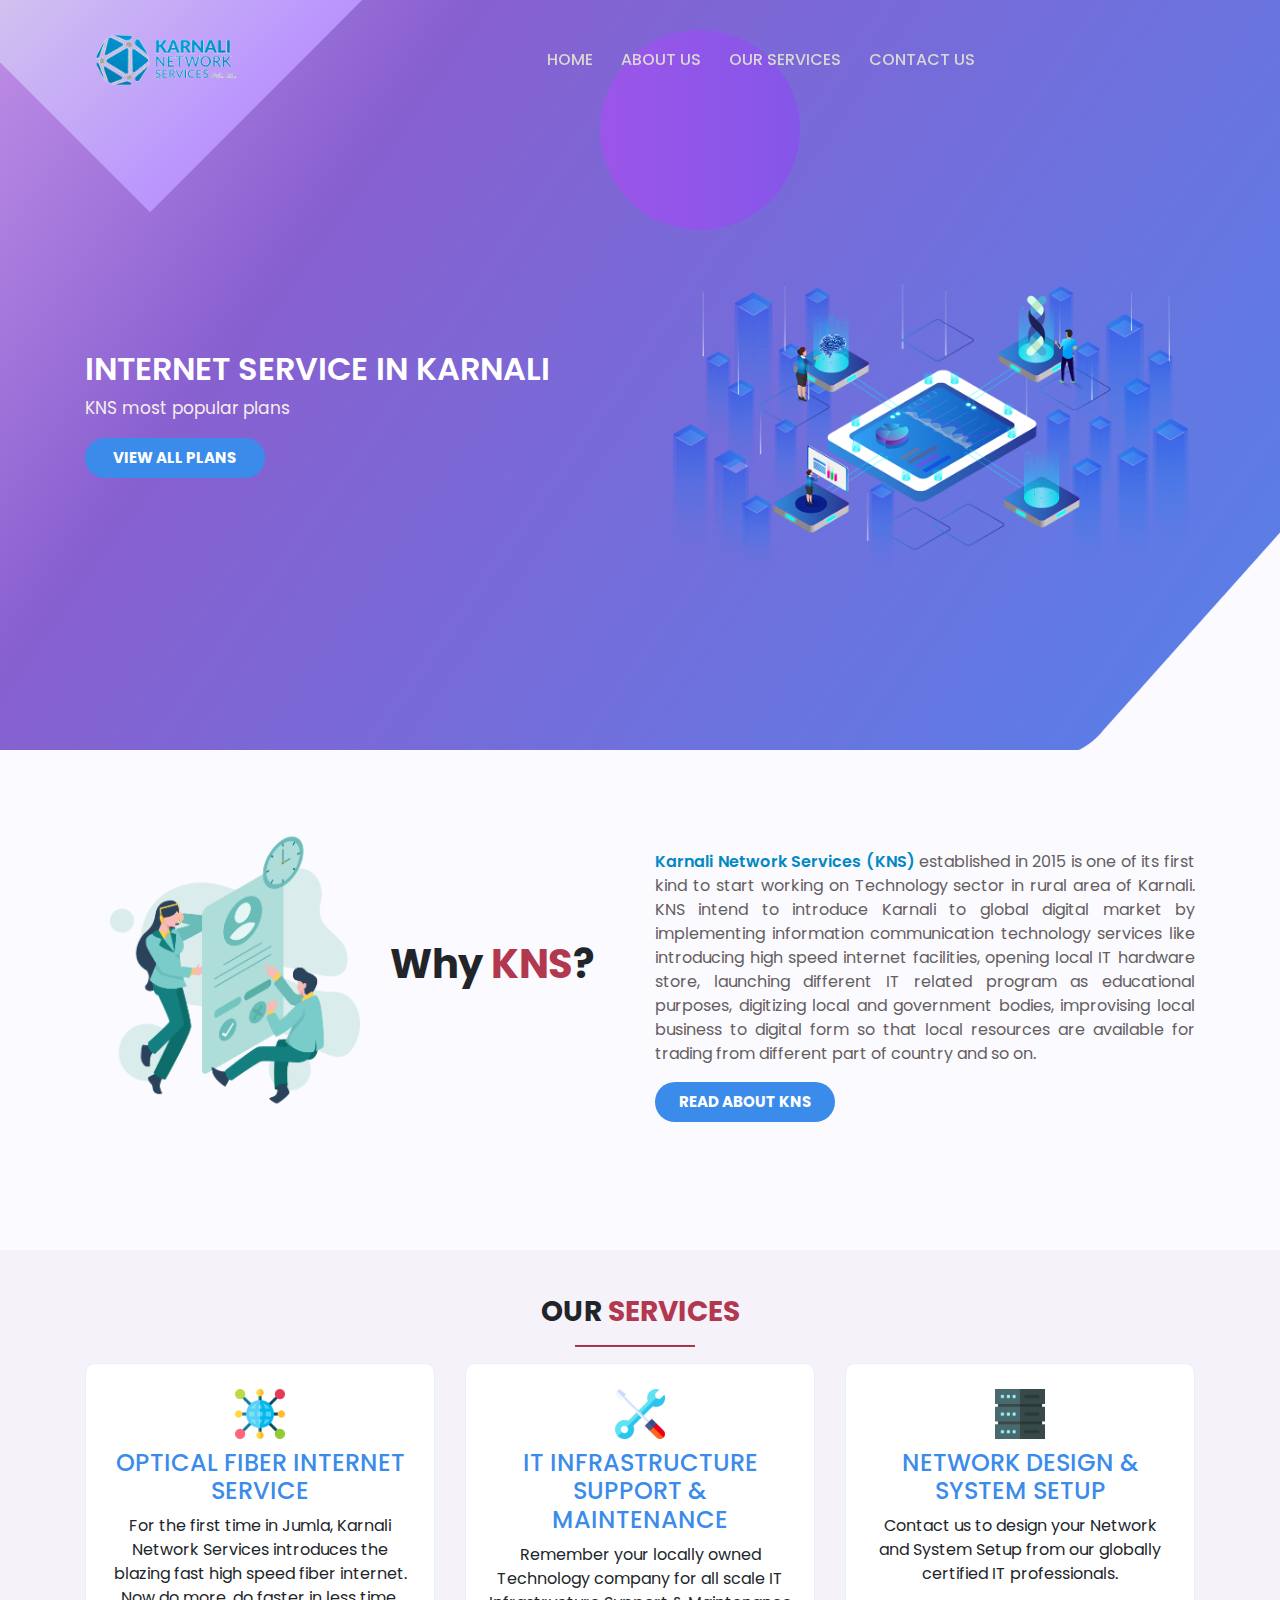
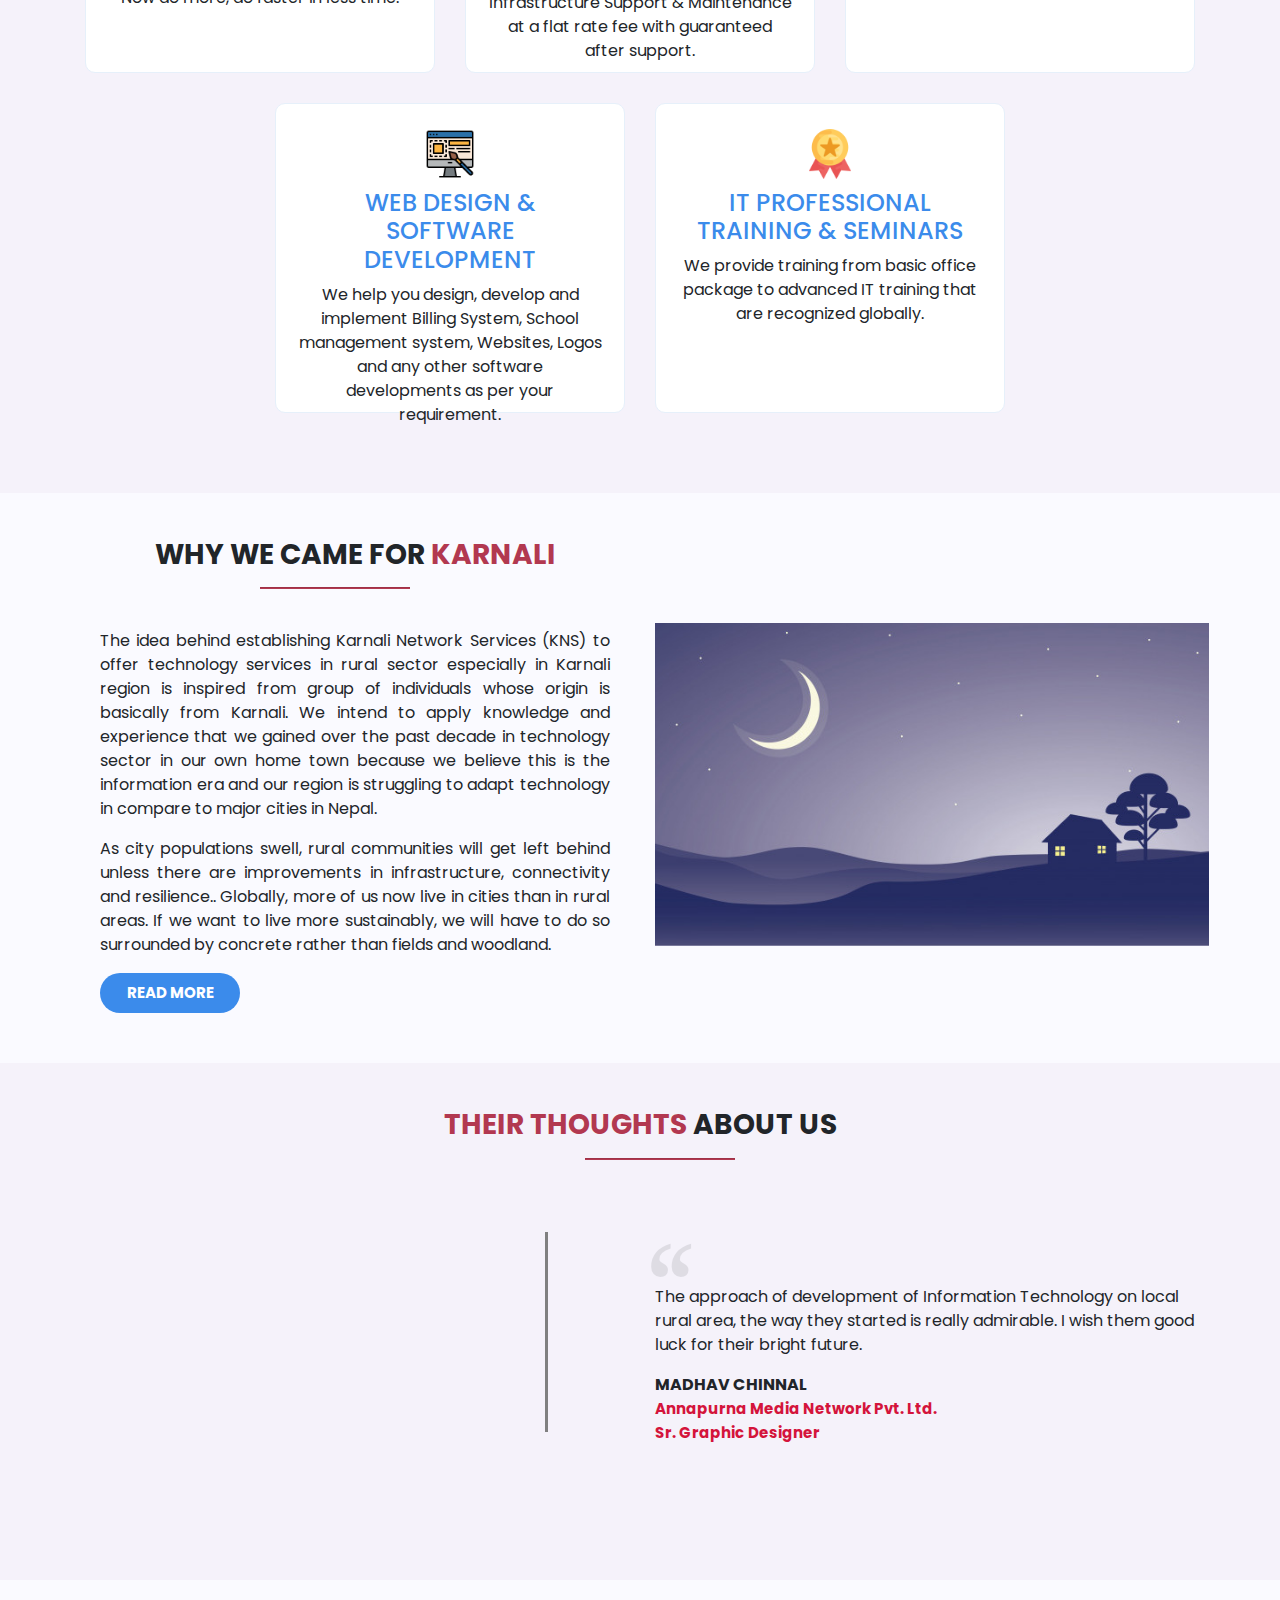
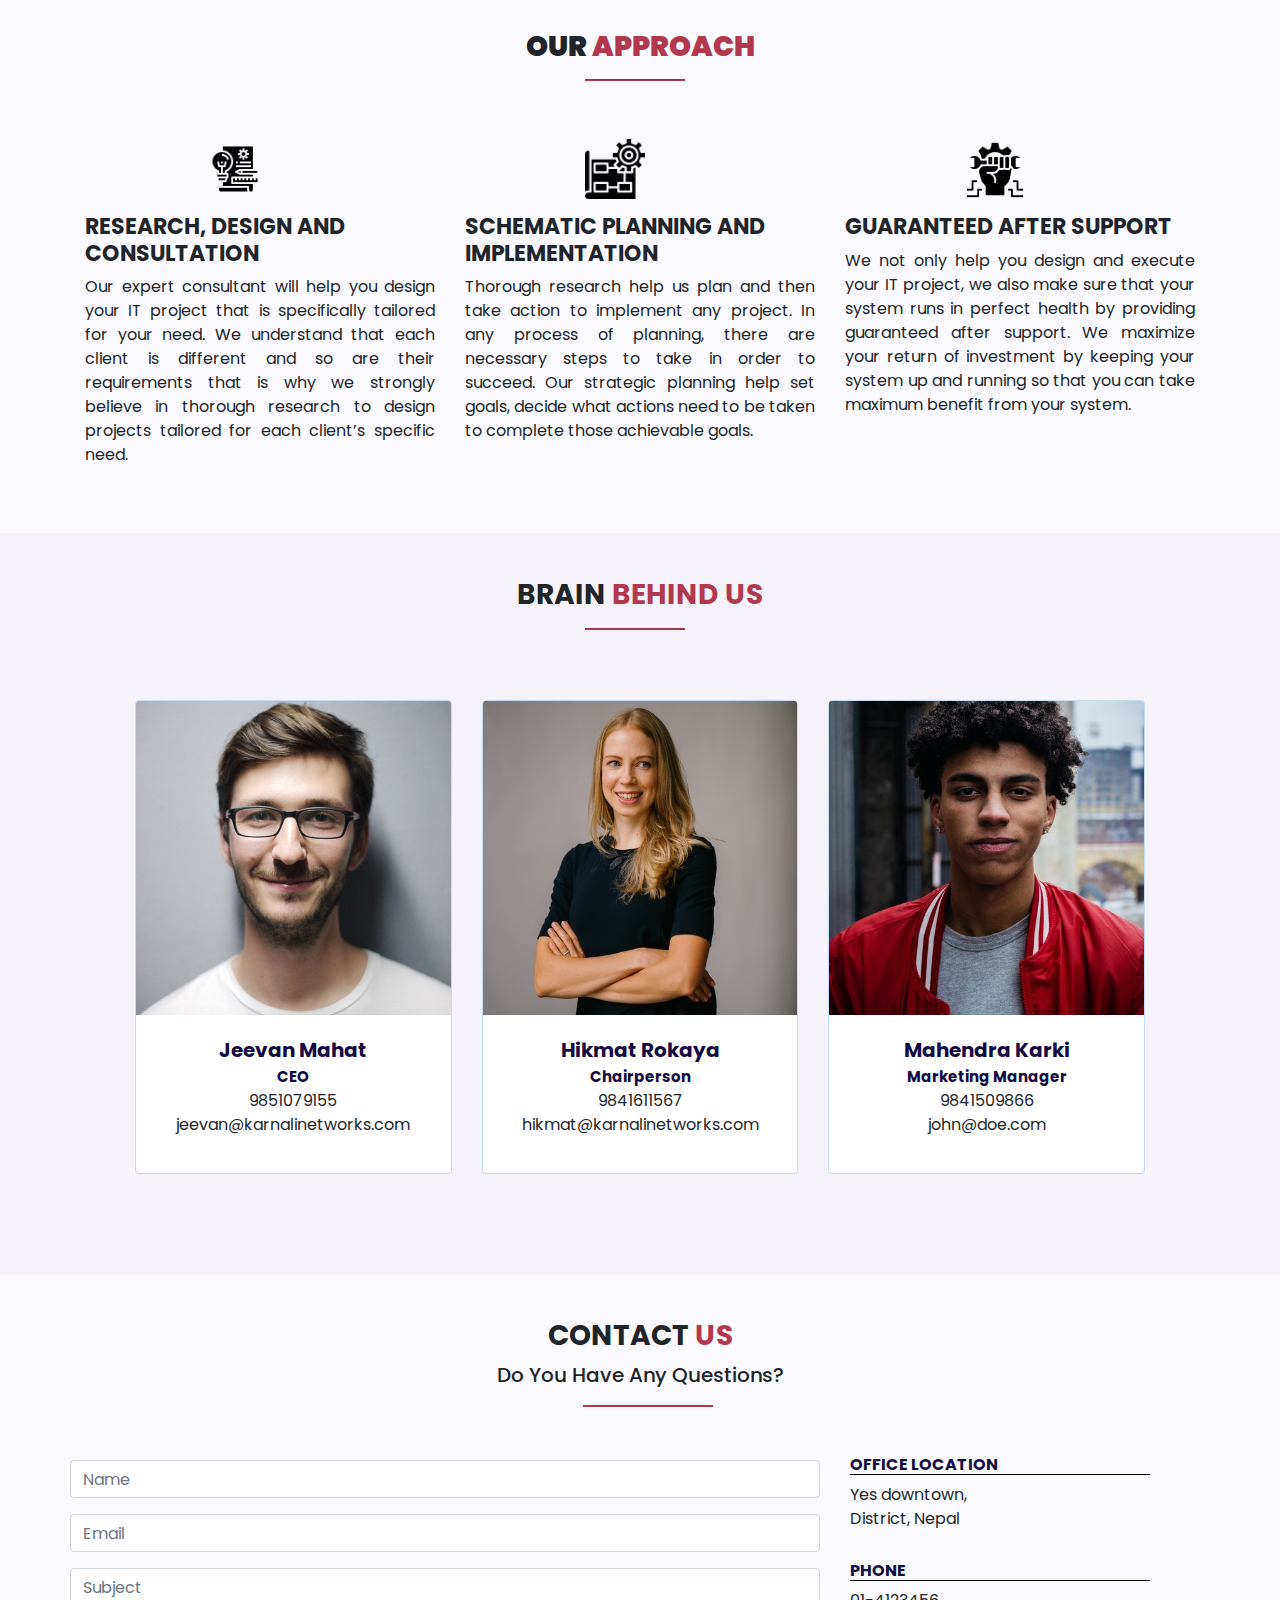
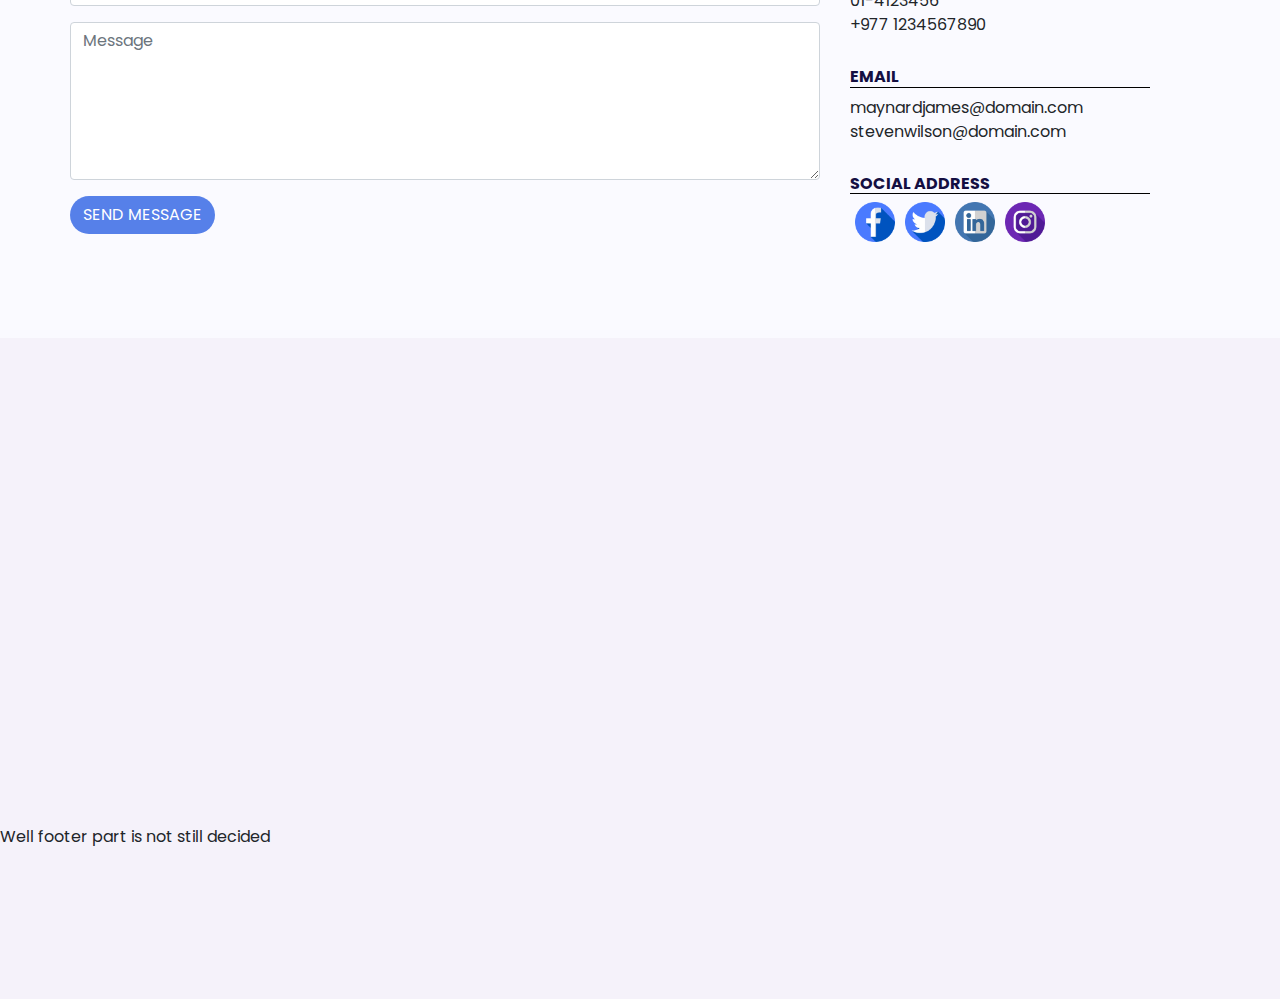
==== commit 8bfd774b: "some changes again" ====
--- a/index.html
+++ b/index.html
@@ -16,6 +16,7 @@
     <script src="https://cdnjs.cloudflare.com/ajax/libs/popper.js/1.12.9/umd/popper.min.js"></script>
     <script src="scripts/bootstrap.min.js"></script>
     <script src="scripts/app.js"></script>
+    <script src="https://kit.fontawesome.com/8fd1504acc.js" crossorigin="anonymous"></script>
 
 </head>
 
@@ -30,14 +31,14 @@
         <div class="circle"></div>
         <div class="container home-container">
             <div class="row">
-                <div class="col-md-6 home__text">
+                <div class="col-md-6 col-lg-6 home__text">
                     <h2 class="promo-title">INTERNET SERVICE IN KARNALI</h2>
                     <p>KNS most popular plans</p>
                     <a href="#">
                         <div class="custom-button">View all plans</div>
                     </a>
                 </div>
-                <div class="col-md-6 text-center home-img">
+                <div class="col-md-6 col-lg-6 text-center home-img">
                     <img src="images/home_img.png" alt="home image" class="img-fluid">
                 </div>
             </div>
@@ -45,7 +46,7 @@
         <div class="container-fluid">
             <div class="row">
                 <div class="home-shape mt-4">
-                    <img src="images/shape-1.png" alt="" class="img-fluid mx-auto d-block">
+                    <img src="images/shape-1.png" alt="" class="img-fluid home-shape__image">
                 </div>
             </div>
         </div>
@@ -60,19 +61,14 @@
                     <img src="images/people.png" classs="why-kns-img" height="300" alt="">
                 </div>
                 <div class="col-md-3 whykns__title">
-                    <div class="col-md-12 logo-only">
+                    <!-- <div class="col-md-12 logo-only">
                         <img src="images/logo-only.png" class="logo-only-class" height="110px" alt="">
-                    </div>
-                    <div class="col-md-12 ">
-                        <div class="col-md-12 kns-text">
-                            <h3>Why <span>KNS</span>?</h3>
-                            <a href="">
-                                <div class="custom-button">Read about KNS</div>
-                            </a>
-                        </div>
-                    </div>
-                </div>
-                <div class="col-md-5 kns-desc">
+                    </div> -->
+                    <div class=" kns-text">
+                        <h3>Why <span>KNS</span>?</h3>
+                    </div>
+                </div>
+                <div class="col-md-6 kns-desc">
                     <p><span>Karnali
                             Network
                             Services (KNS)</span> established
@@ -84,9 +80,12 @@
                         educational purposes, digitizing local and government bodies, improvising local business to
                         digital form so that local resources are available for trading from different part of country
                         and so on.</p>
-                    <p>
+                    <!-- <p>
                         Our highly skilled and experienced team of globally certified experts with prior proven
-                        expertise at global IT companies will ensure to deliver quality service.</p>
+                        expertise at global IT companies will ensure to deliver quality service.</p> -->
+                    <a href="">
+                        <div class="custom-button">Read about KNS</div>
+                    </a>
                 </div>
             </div>
         </div>
@@ -192,7 +191,7 @@
                 <!--start about image-->
                 <div class="col-md-6">
                     <div class="about-img">
-                        <img src="images/hill_vector2.jpg" alt="" height="320px" />
+                        <img src="images/hill_vector2.jpg" alt="" height="323px" />
                     </div>
                 </div>
                 <!--end about image-->
@@ -236,7 +235,7 @@
             </h3>
             <div class="row approach-row">
                 <div class="col-md-4 our-approach-div">
-                    <img src="images/design.png" class="approach-img" alt="">
+                    <img src="images/research1.png" class="approach-img" alt="">
                     <h5>RESEARCH, DESIGN AND CONSULTATION</h5>
                     <p>Our expert consultant will help you design your IT project that is specifically tailored for your
                         need. We understand that each client is different and so are their requirements that is why we
@@ -244,14 +243,14 @@
                         need.</p>
                 </div>
                 <div class="col-md-4 our-approach-div">
-                    <img src="images/planning.png" class="approach-img" alt="">
+                    <img src="images/implement.png" class="approach-img" alt="">
                     <h5>SCHEMATIC PLANNING AND IMPLEMENTATION</h5>
                     <p>Thorough research help us plan and then take action to implement any project. In any process of
                         planning, there are necessary steps to take in order to succeed. Our strategic planning help set
                         goals, decide what actions need to be taken to complete those achievable goals.</p>
                 </div>
                 <div class="col-md-4 our-approach-div">
-                    <img src="images/support.png" class="approach-img" alt="">
+                    <img src="images/support1.png" class="approach-img" alt="">
                     <h5>GUARANTEED AFTER SUPPORT</h5>
                     <p>We not only help you design and execute your IT project, we also make sure that your system runs
                         in perfect health by providing guaranteed after support. We maximize your return of investment
@@ -275,12 +274,9 @@
                     <img class="card-img-top" src="images/sample-person-1.jpg" alt="Card image cap">
                     <div class="card-body">
                         <p style="text-align:center;"><span class="brain-name">Jeevan
-                                Mahat</span><br><span class="brain-position">CEO</span><br><span
-                                class="brain-number"><img src="images/icon-phone.png"
-                                    style="vertical-align: middle; height:25px;" alt="">9851079155</span><br><span
-                                class="brain-mail"><img src="images/icon-mail.png"
-                                    style="vertical-align: middle; height: 27px;" alt=""> &nbsp;
-                                jeevan@karnalinetworks.com</span>
+                                Mahat</span><br><span class="brain-position">CEO</span><br><span class="brain-number"><i
+                                    class="fas fa-phone-alt"></i> 9851079155</span><br><span class="brain-mail"><i
+                                    class="fas fa-envelope"></i> jeevan@karnalinetworks.com</span>
                         </p>
                     </div>
                 </div>
@@ -289,11 +285,8 @@
                     <div class="card-body">
                         <p style="text-align:center;"><span class="brain-name">Hikmat
                                 Rokaya</span><br><span class="brain-position">Chairperson</span><br><span
-                                lass="brain-number"><img src="images/icon-phone.png"
-                                    style="vertical-align: middle; height:25px;" alt="">9841611567</span><br><span
-                                class="brain-mail"><img src="images/icon-mail.png"
-                                    style="vertical-align: middle; height:27px;" alt="">&nbsp;
-                                hikmat@karnalinetworks.com</span>
+                                lass="brain-number"><i class="fas fa-phone-alt"></i> 9841611567</span><br><span
+                                class="brain-mail"><i class="fas fa-envelope"></i> hikmat@karnalinetworks.com</span>
                         </p>
                     </div>
                 </div>
@@ -302,11 +295,9 @@
                     <div class="card-body">
                         <p style="text-align:center;"><span class="brain-name">Mahendra Karki</span><br><span
                                 class="brain-position">Marketing
-                                Manager</span><br><span class="brain-number"><img src="images/icon-phone.png"
-                                    style="vertical-align: middle; height:25px;" alt="">9841509866</span><br><span
-                                class="brain-mail"><img src="images/icon-mail.png"
-                                    style="vertical-align: middle; height:27px;" alt="">&nbsp;
-                                mahendra@karnalinetworks.com</span>
+                                Manager</span><br><span class="brain-number"><i class="fas fa-phone-alt"></i>
+                                9841509866</span><br><span class="brain-mail"><i class="fas fa-envelope"></i>
+                                john@doe.com</span>
                         </p>
                     </div>
                 </div>
--- a/css/style.css
+++ b/css/style.css
@@ -5,10 +5,11 @@
 }
 
 body {
-    /* font-family: "Poppins", sans-serif; */
+    font-family: "Poppins", sans-serif;
     background-color: #f5f2fa;
     /* color: black; */
     overflow-x: hidden;
+    -webkit-text-size-adjust: auto;
   }
 
 .default-padding{
@@ -144,16 +145,10 @@
     text-decoration: underline;
 }
 
-
-.nav-item a{
+.navbar-collapse a{
     font-weight: 500;
+    text-transform: uppercase;
     font-size: 16px;
-}
-
-.navbar-collapse a{
-    font-weight: 600;
-    text-transform: uppercase;
-    font-size: 14px;
     margin-right: 12px;
 }
 
@@ -214,8 +209,8 @@
     position: absolute;
     width: 100%;
     height: auto;
-    bottom: 0px;
-    left: 0;
+    bottom: -20px;
+    left: 170px;
   }
 
 .home-container{
@@ -249,28 +244,31 @@
 } */
 
 
-.kns-text{
+/* .kns-text{
     padding-left: 50px;
-    padding-top: 30px;
-}
+    padding-top: 90px;
+} */
 
 .kns-text h3{
+    padding-top: 120px;
     padding-left: 20px;
-    font-weight: bolder;
+    font-weight: bold;
+    font-size: 40px;
 }
 
 .kns-text h3 span{
     color:#B23850;
-    font-size:30px;
 }
 
 .kns-desc p{
     color:rgb(102, 94, 94);
     text-align: justify;
+    margin-top: 30px;
 }
 
 .kns-desc p span{
     font-weight:600;
+    color: #0289c3;
 }
 
 .why-kns-cont{
@@ -337,7 +335,13 @@
     border-width: 1px;
 }
 
-
+.about-img img{
+    margin-top: 80px;
+}
+
+.about-cont h3{
+    text-align: center;
+}
 
 
 .about-cont hr{
@@ -400,7 +404,8 @@
 }
 
 .our-approach-div h5{
-    font-weight: 900;
+    font-weight: bold;
+    font-size:22px;
     /* margin-bottom:10px; */
 }
 
@@ -409,8 +414,9 @@
 }
 
 .approach-img{
-    margin-left:90px;
-    margin-bottom:10px;
+    margin-bottom:15px;
+    height: 60px;
+    margin-left: 120px;
 }
 
 #our-approach{
@@ -541,11 +547,11 @@
 
 @media screen and (min-width:1900px){
     .diamond{
-        margin-left: 300px;
+        margin-left: 440px;
     }
 
     .circle{
-        margin-left: 300px;
+        margin-left: 380px;
     }
 }
 
@@ -659,6 +665,28 @@
 } */
 
 
+@media (min-width: 1920px) and (max-width: 2200px){
+    body{
+
+    }
+    .home-shape{
+        left: 300px;
+        
+    }
+
+    .home-img{
+        left: 100px;
+    }
+}
+
+
+
+
+
+
+
+
+
 
 
 
@@ -695,6 +723,18 @@
 
 
 
+
+
+
+
+
+
+
+
+
+
+
+
 /* ABOUT US */
 
 .aboutus__top-img{
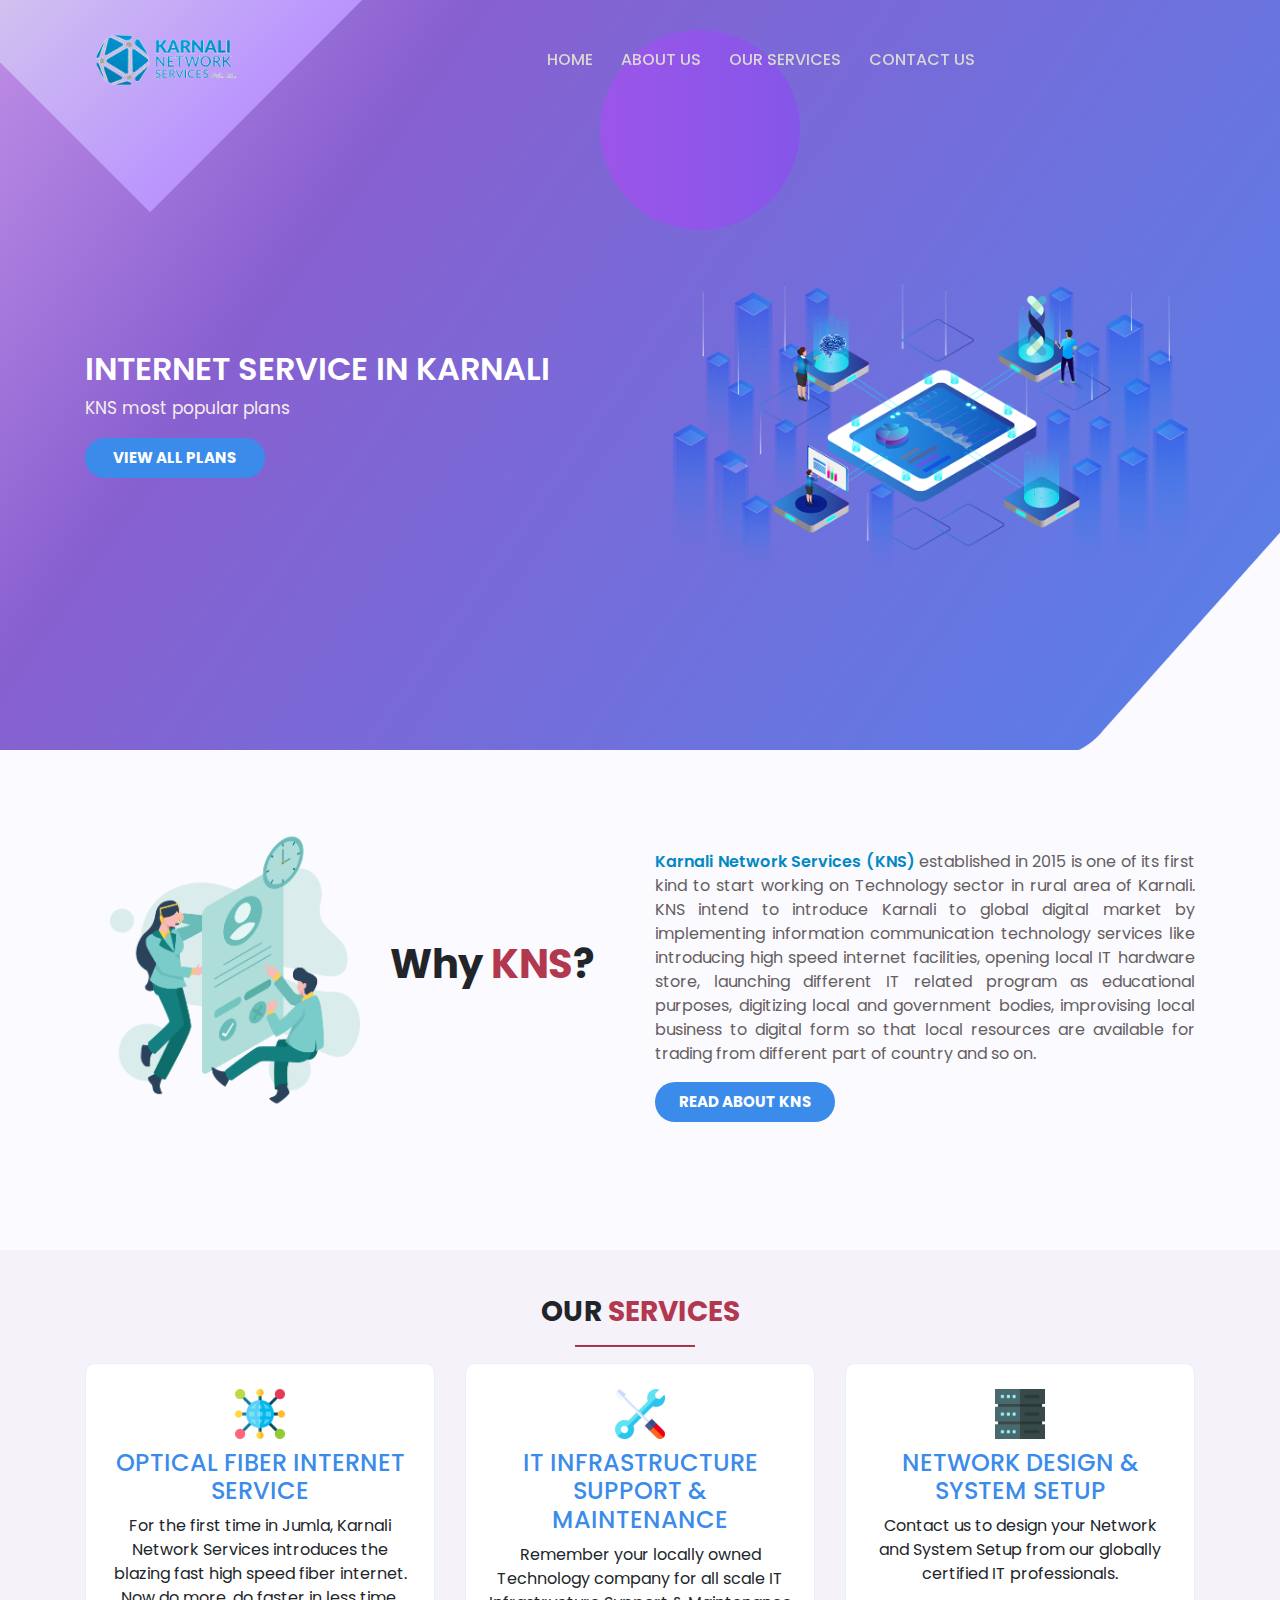
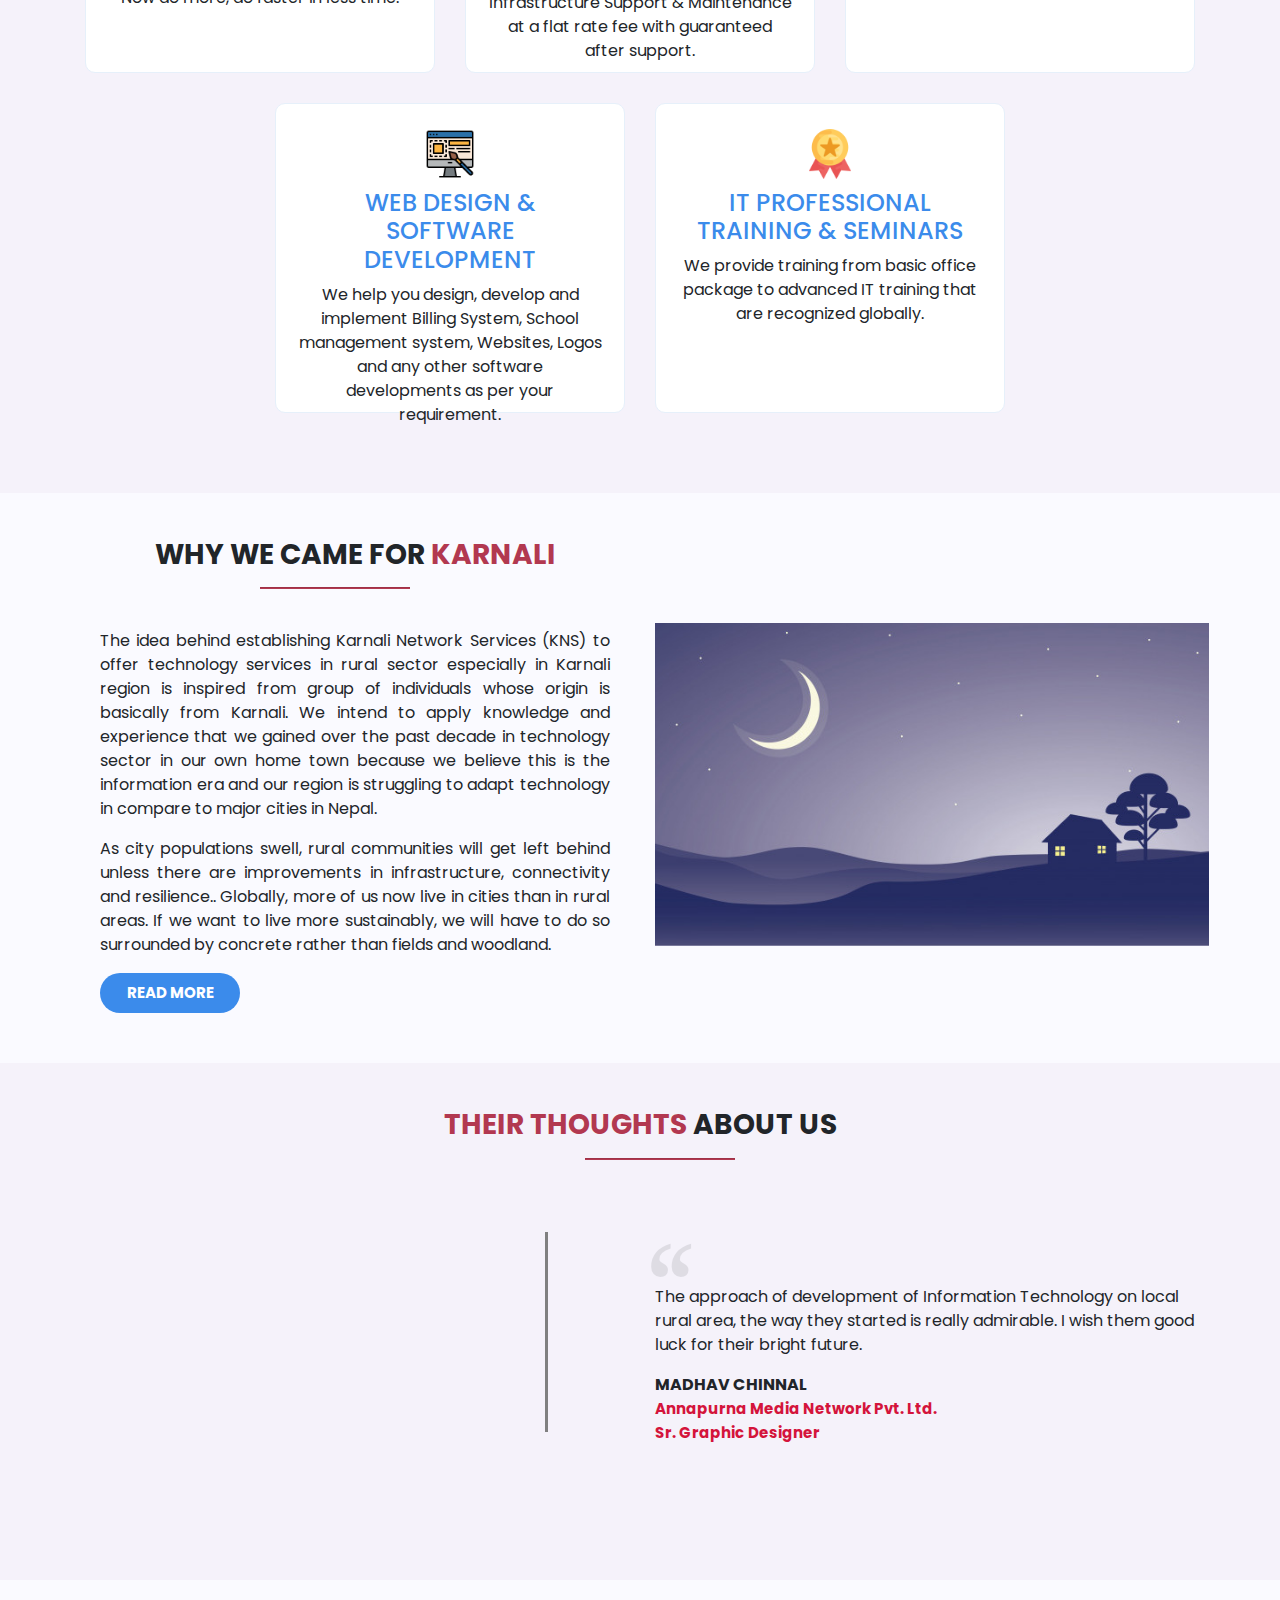
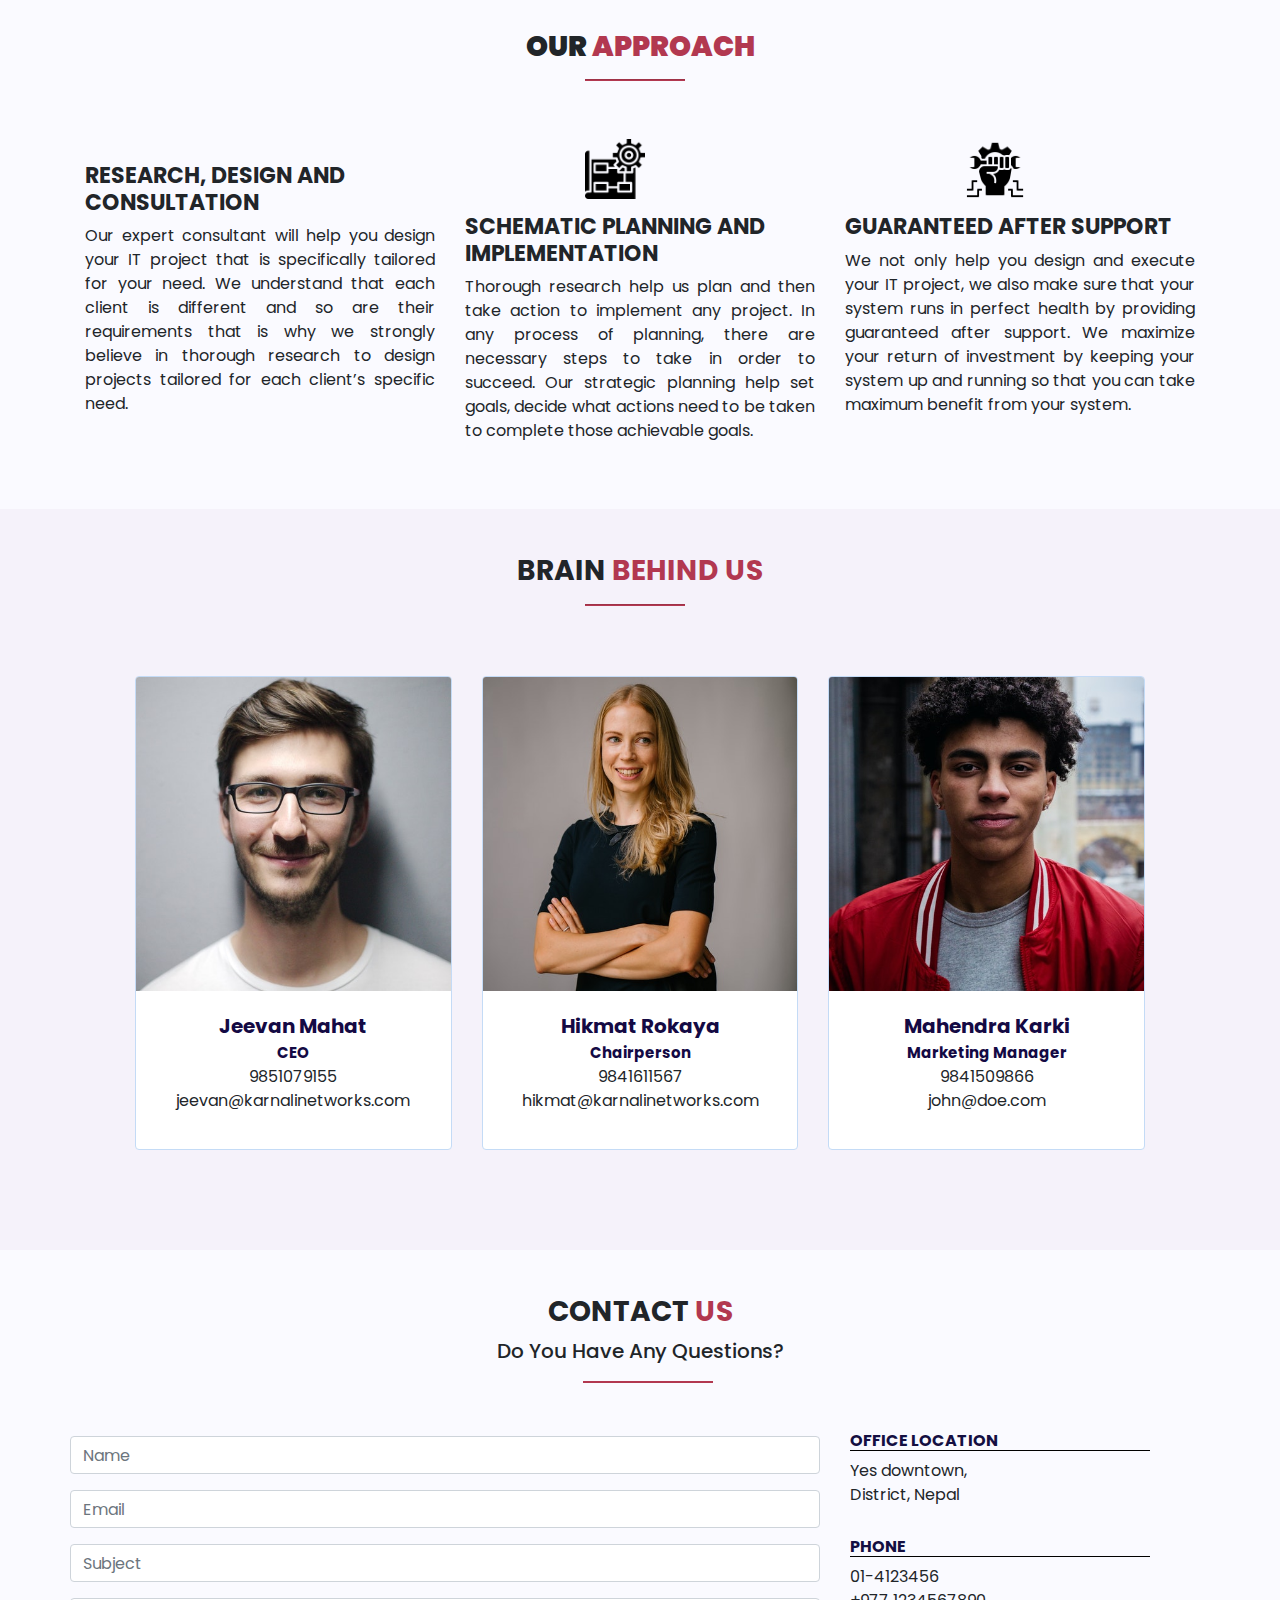
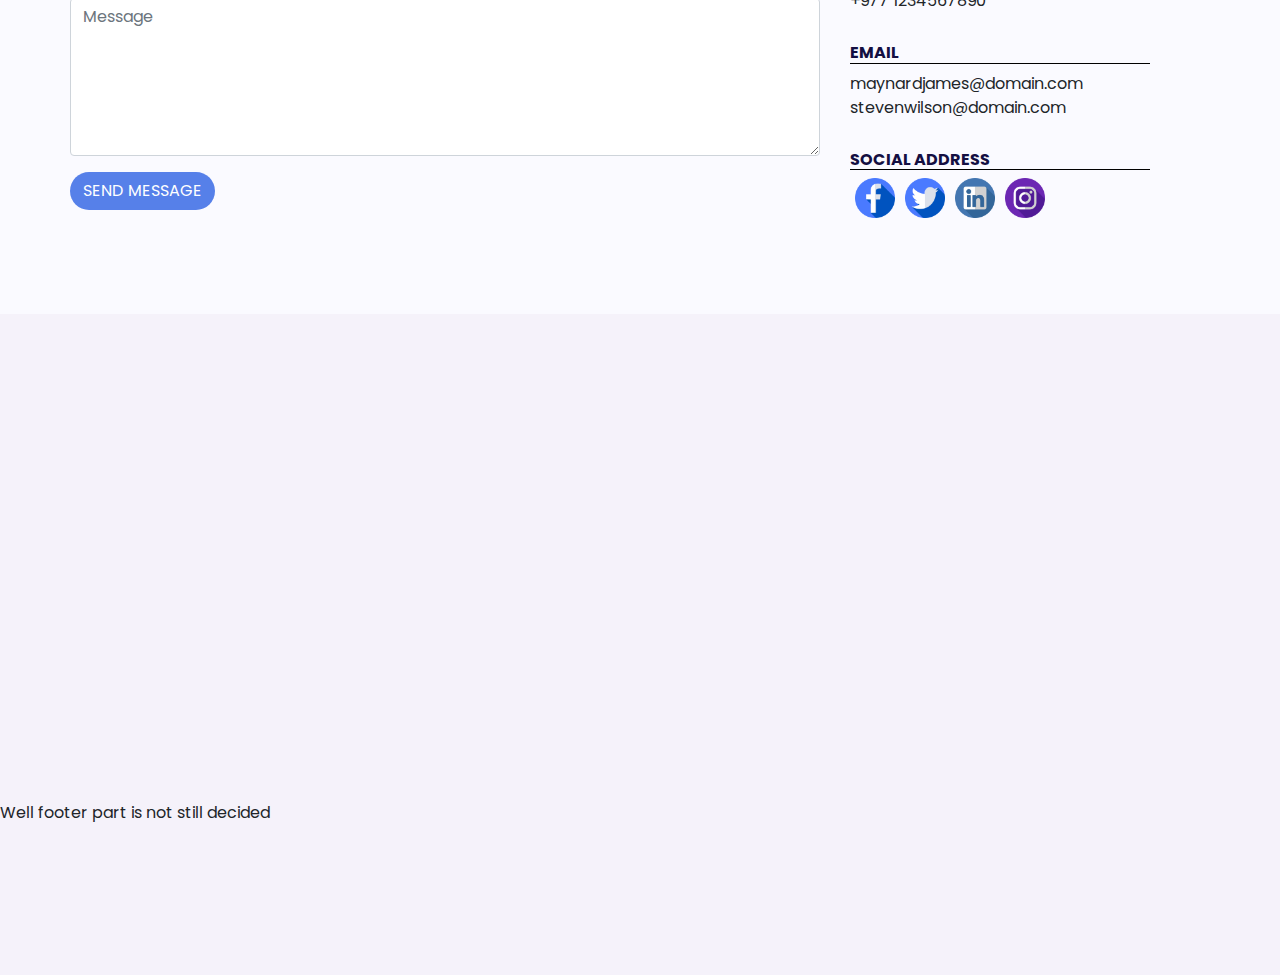
==== commit 5cd65c73: "check" ====
--- a/index.html
+++ b/index.html
@@ -235,7 +235,7 @@
             </h3>
             <div class="row approach-row">
                 <div class="col-md-4 our-approach-div">
-                    <img src="images/research1.png" class="approach-img" alt="">
+                    <img src="images/research1.jpg" class="approach-img" alt="">
                     <h5>RESEARCH, DESIGN AND CONSULTATION</h5>
                     <p>Our expert consultant will help you design your IT project that is specifically tailored for your
                         need. We understand that each client is different and so are their requirements that is why we
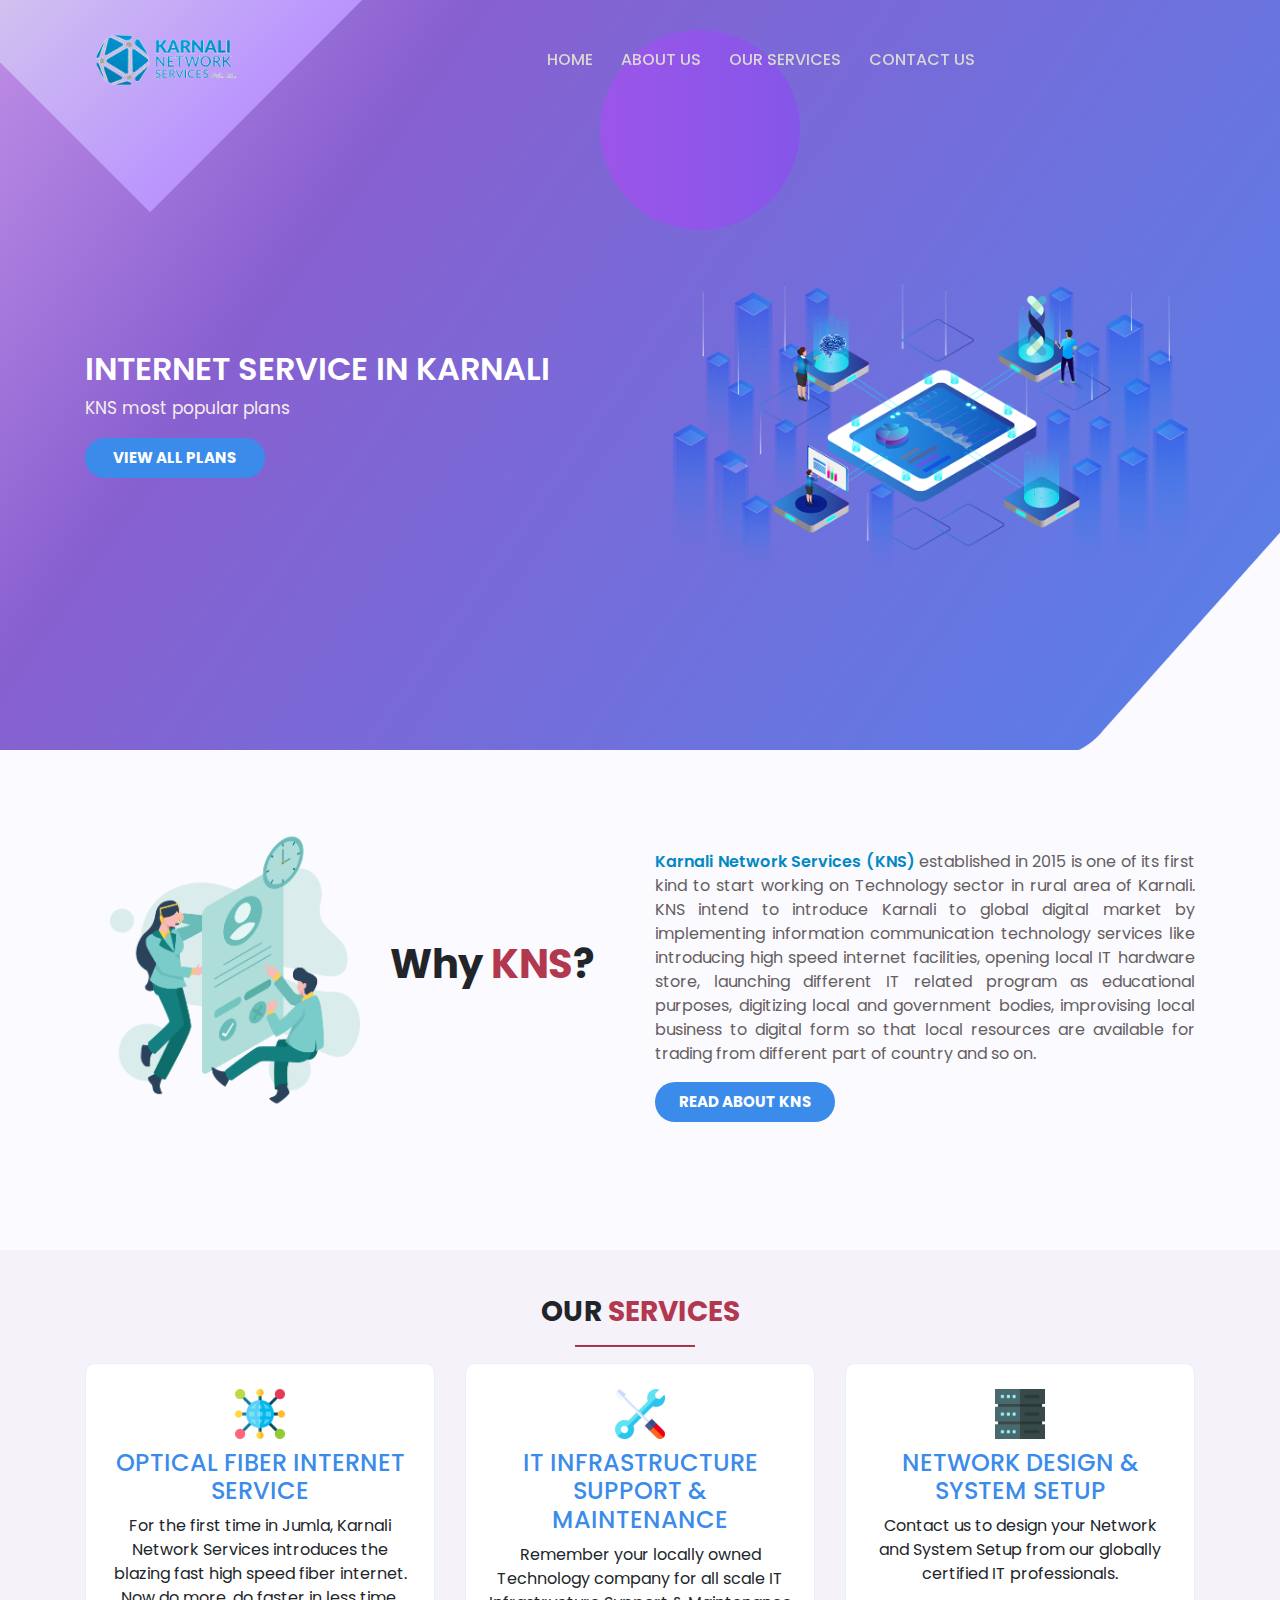
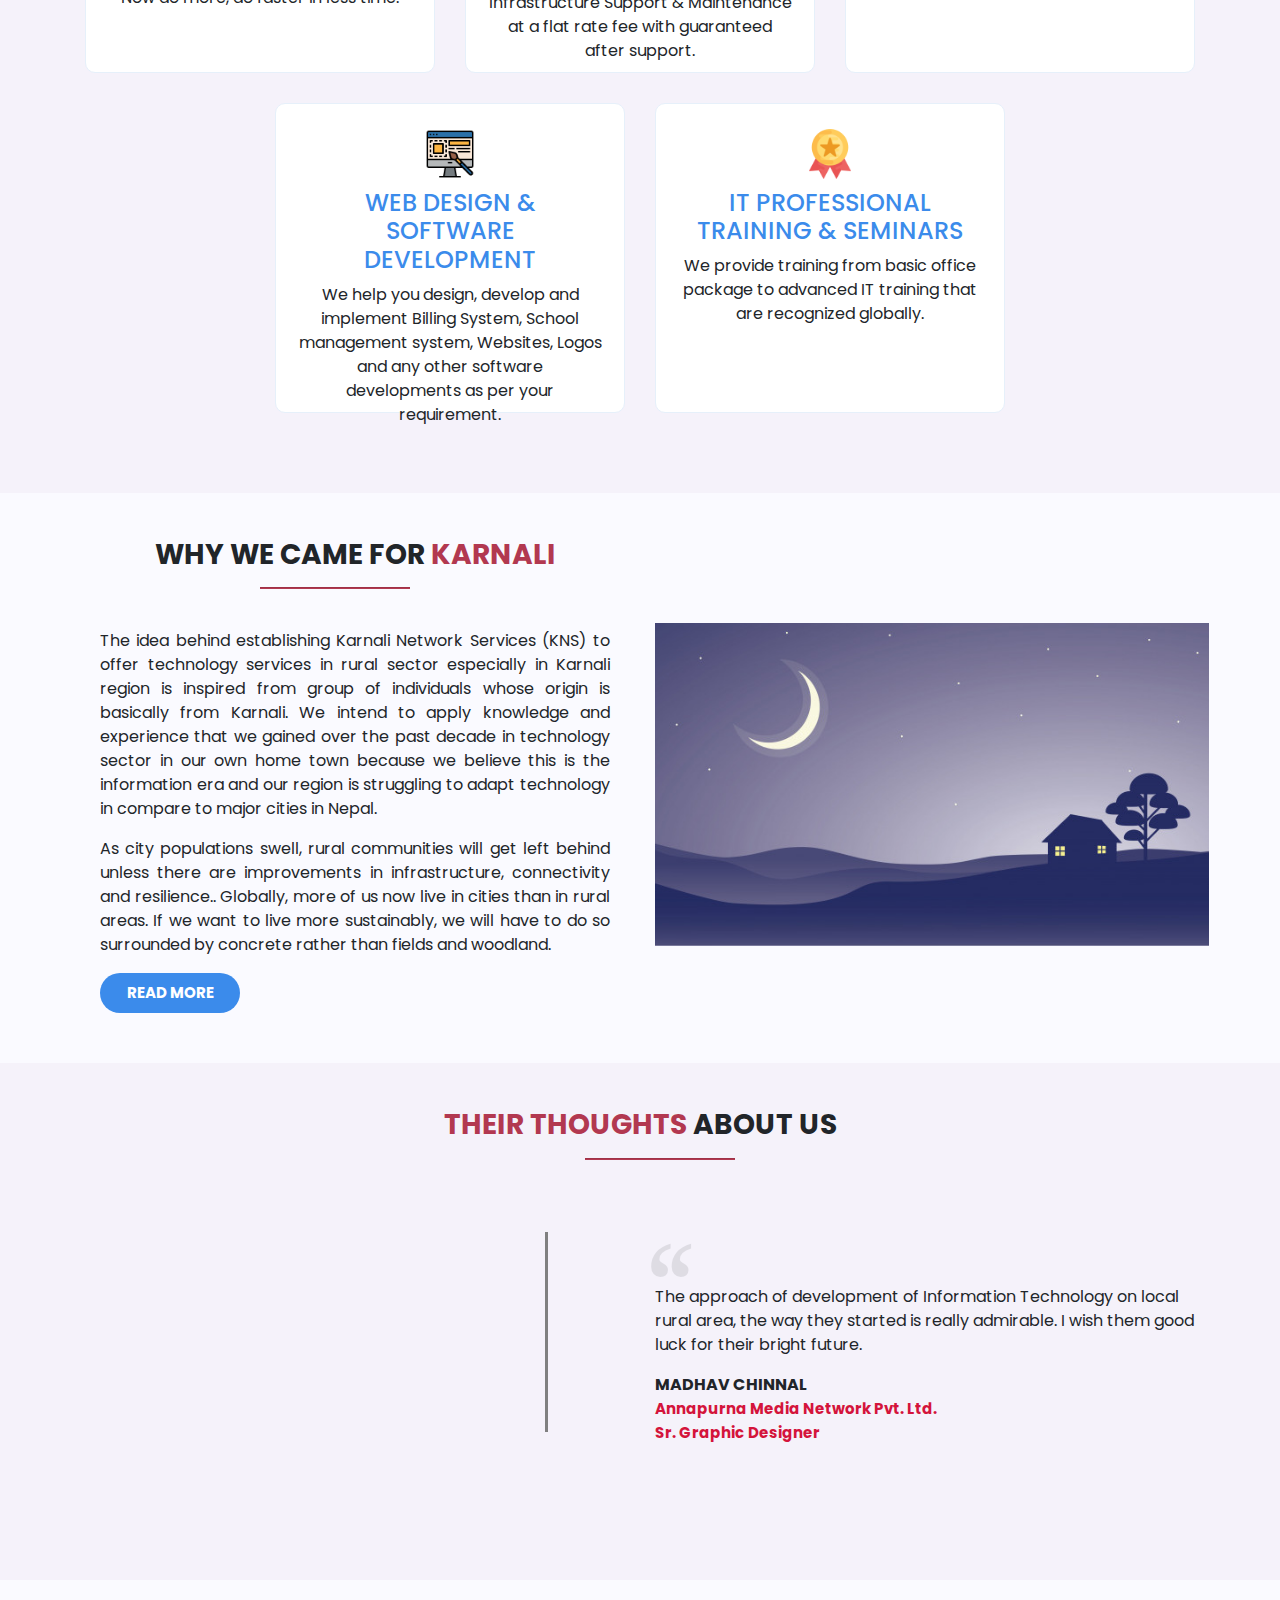
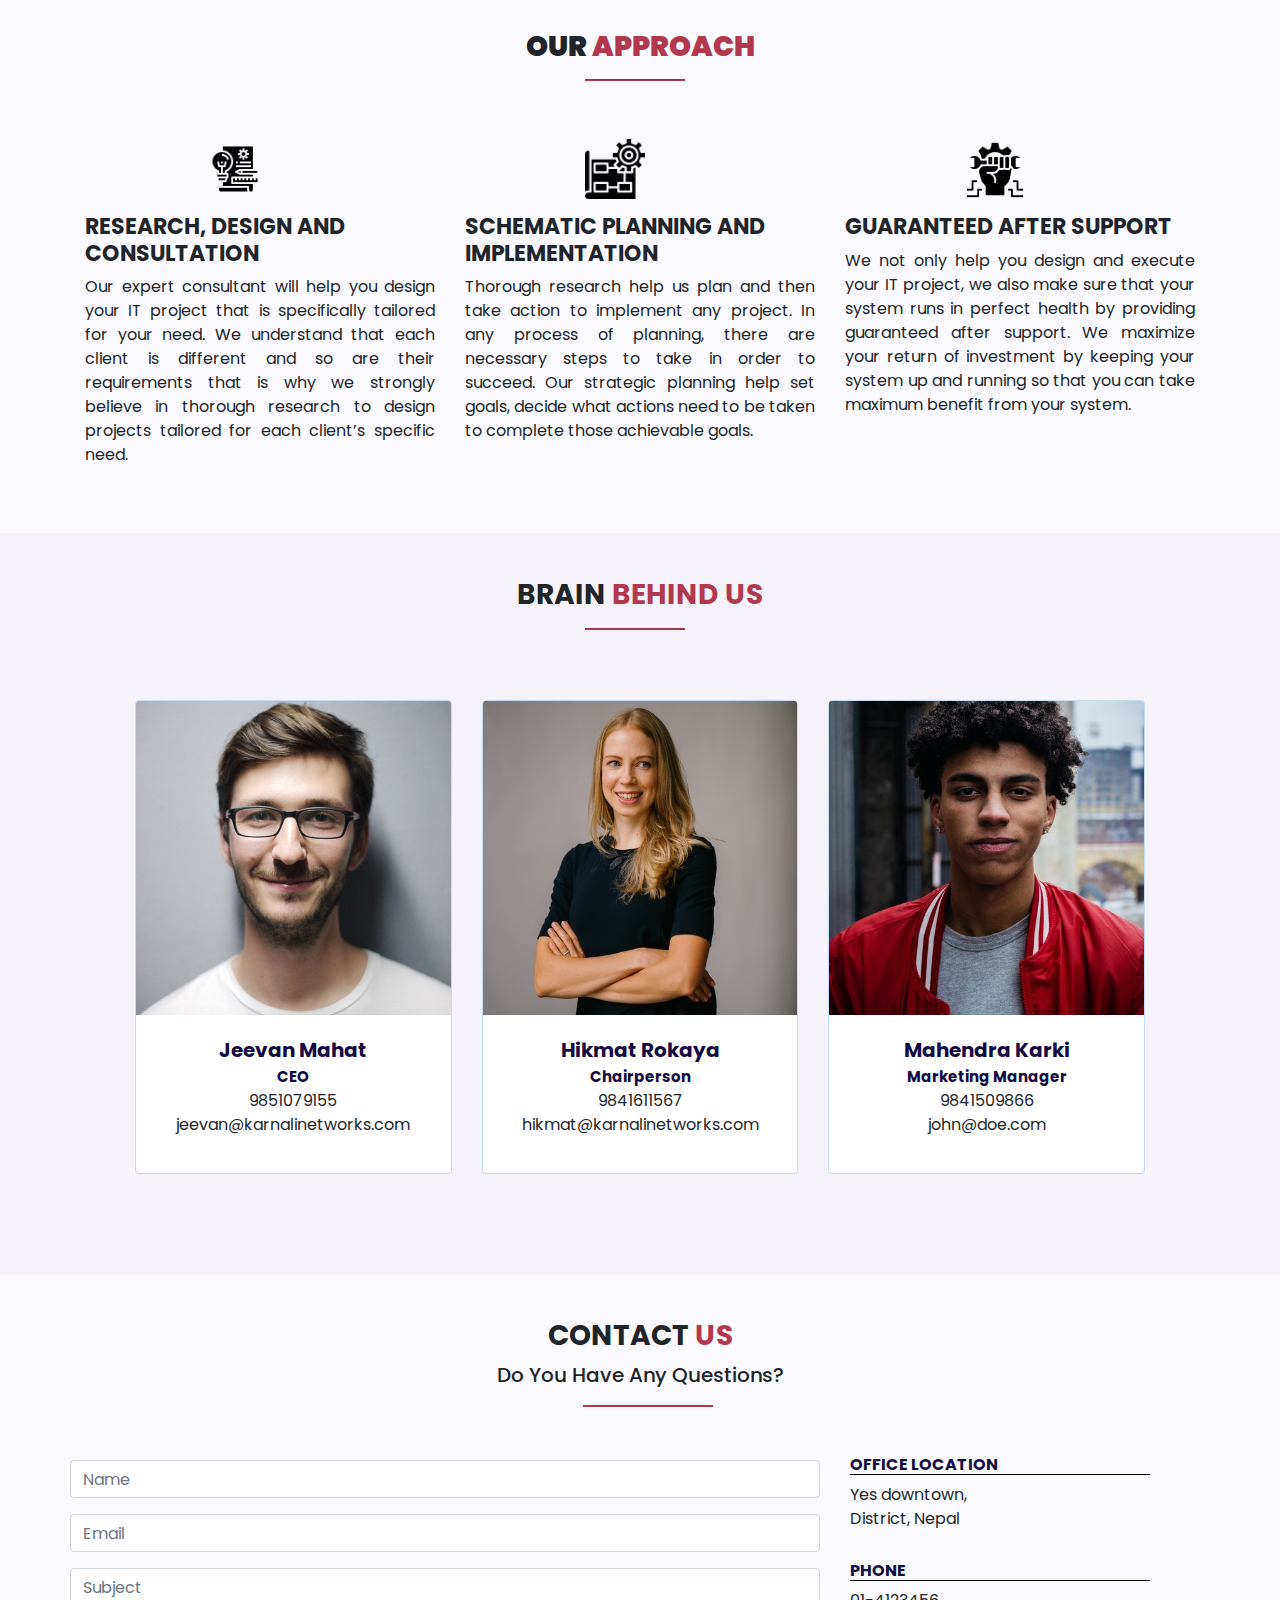
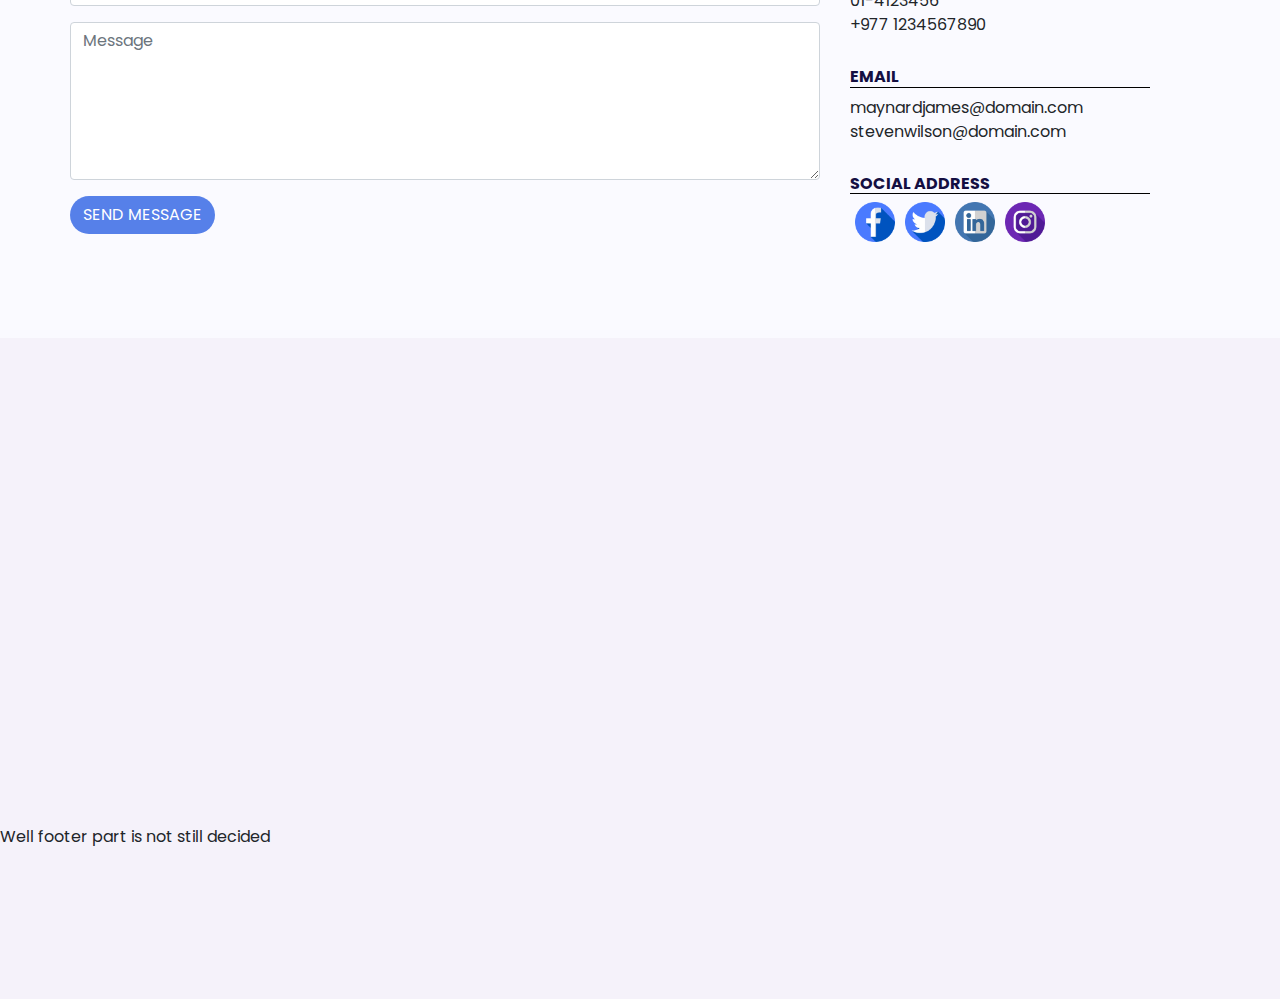
==== commit 15077d01: "little change" ====
--- a/index.html
+++ b/index.html
@@ -235,7 +235,7 @@
             </h3>
             <div class="row approach-row">
                 <div class="col-md-4 our-approach-div">
-                    <img src="images/research1.jpg" class="approach-img" alt="">
+                    <img src="images/research1.png" class="approach-img" alt="">
                     <h5>RESEARCH, DESIGN AND CONSULTATION</h5>
                     <p>Our expert consultant will help you design your IT project that is specifically tailored for your
                         need. We understand that each client is different and so are their requirements that is why we
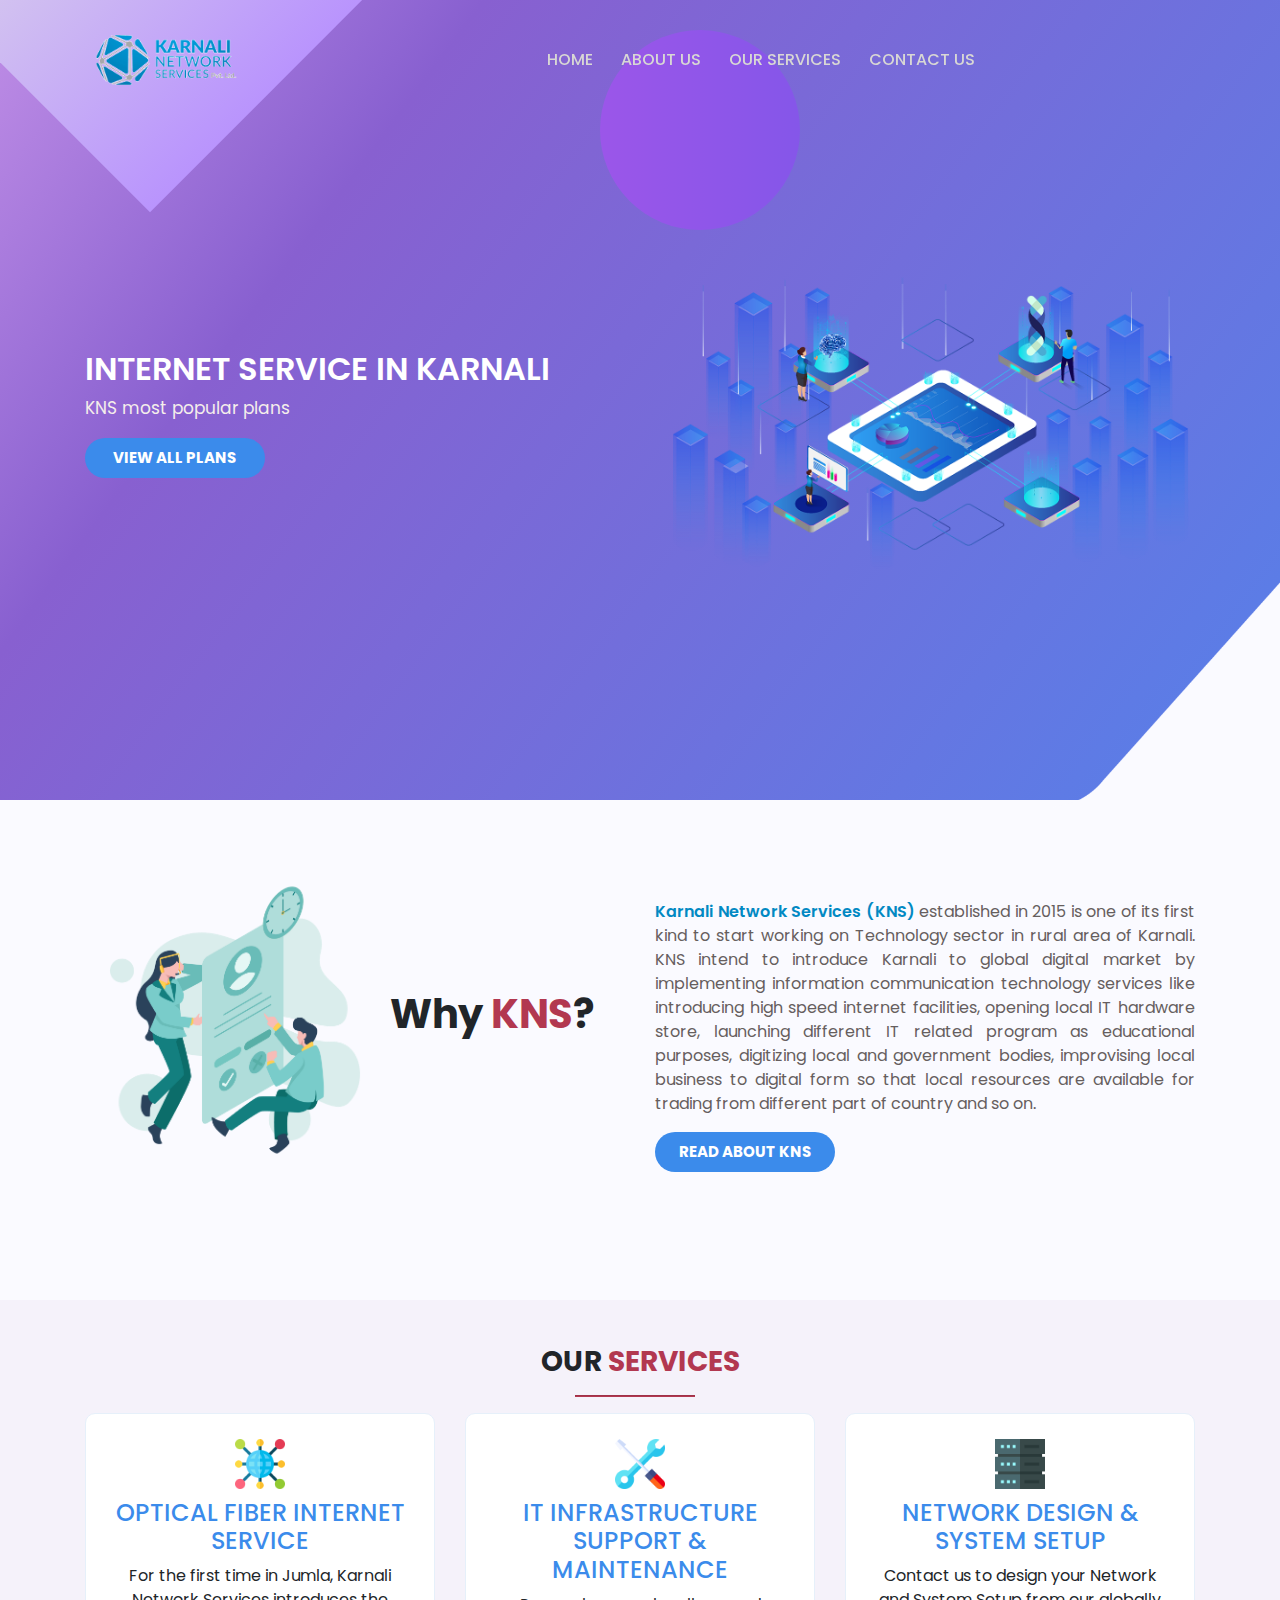
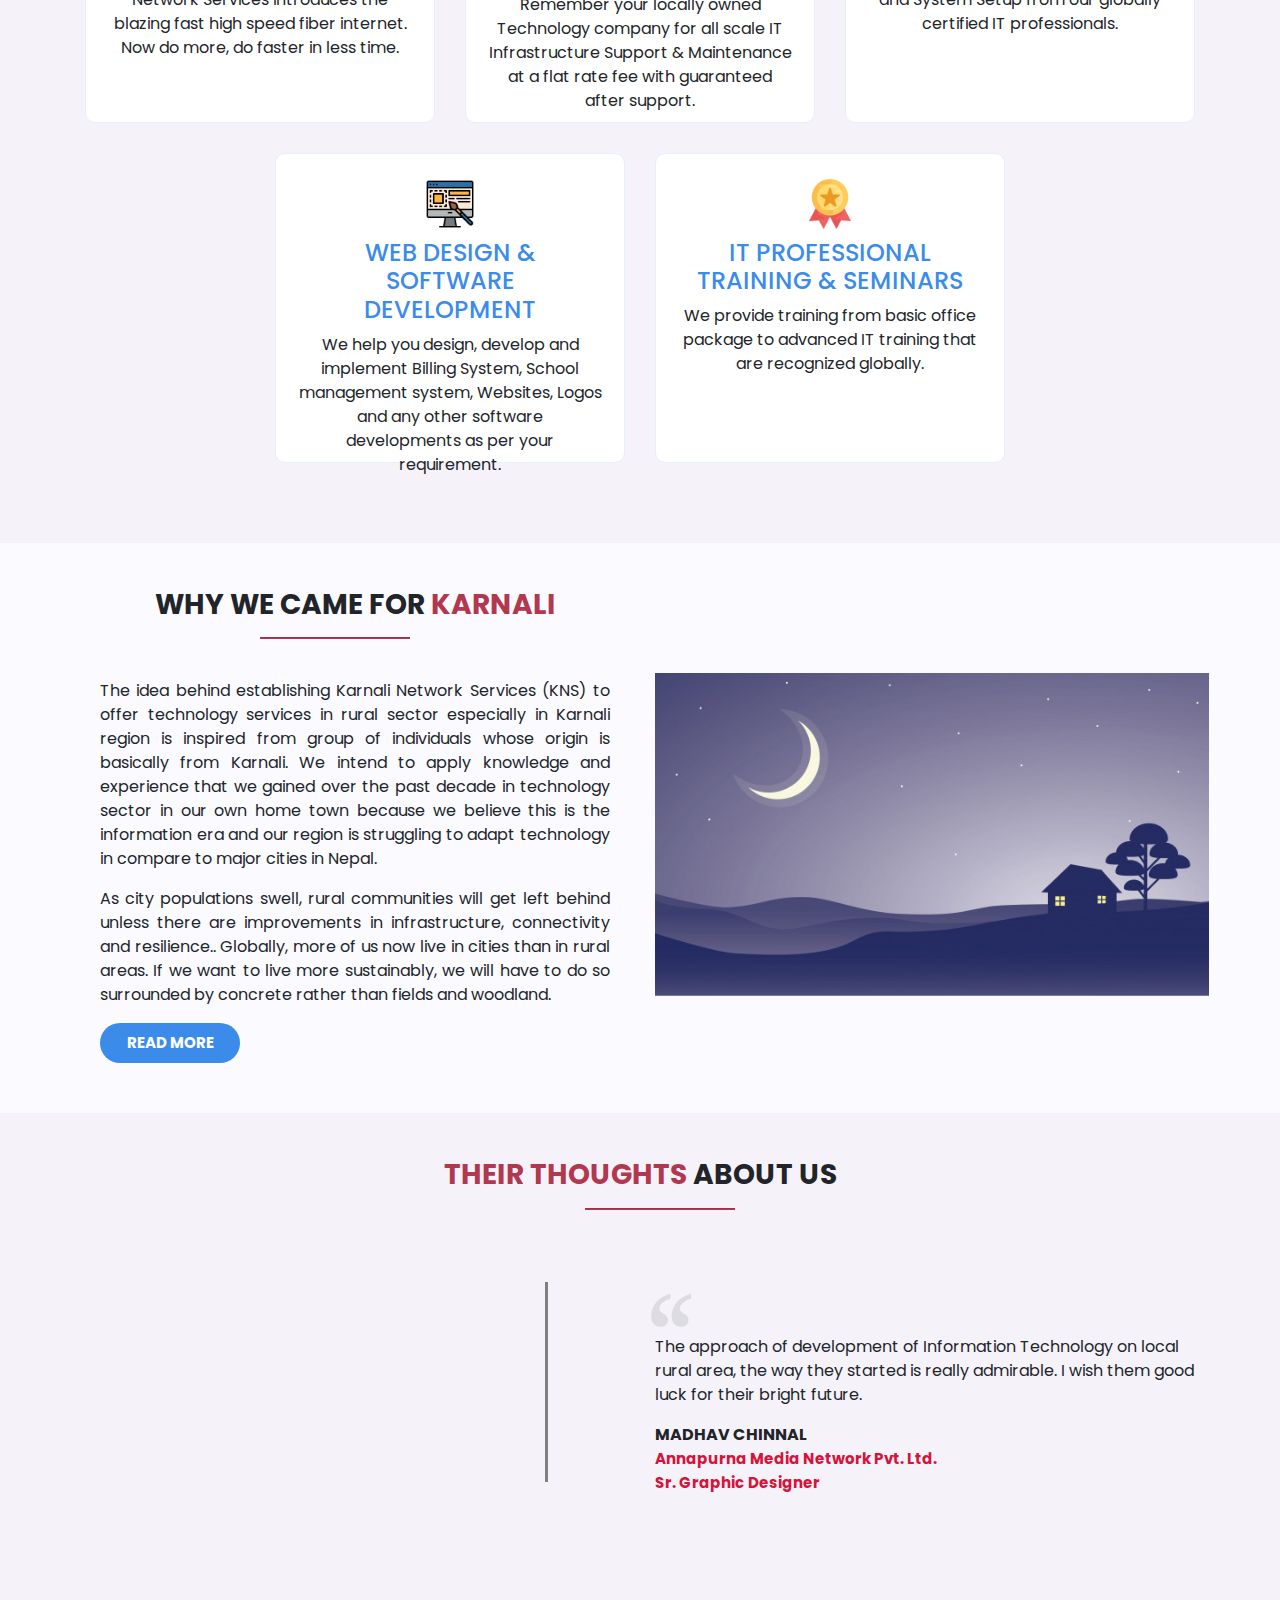
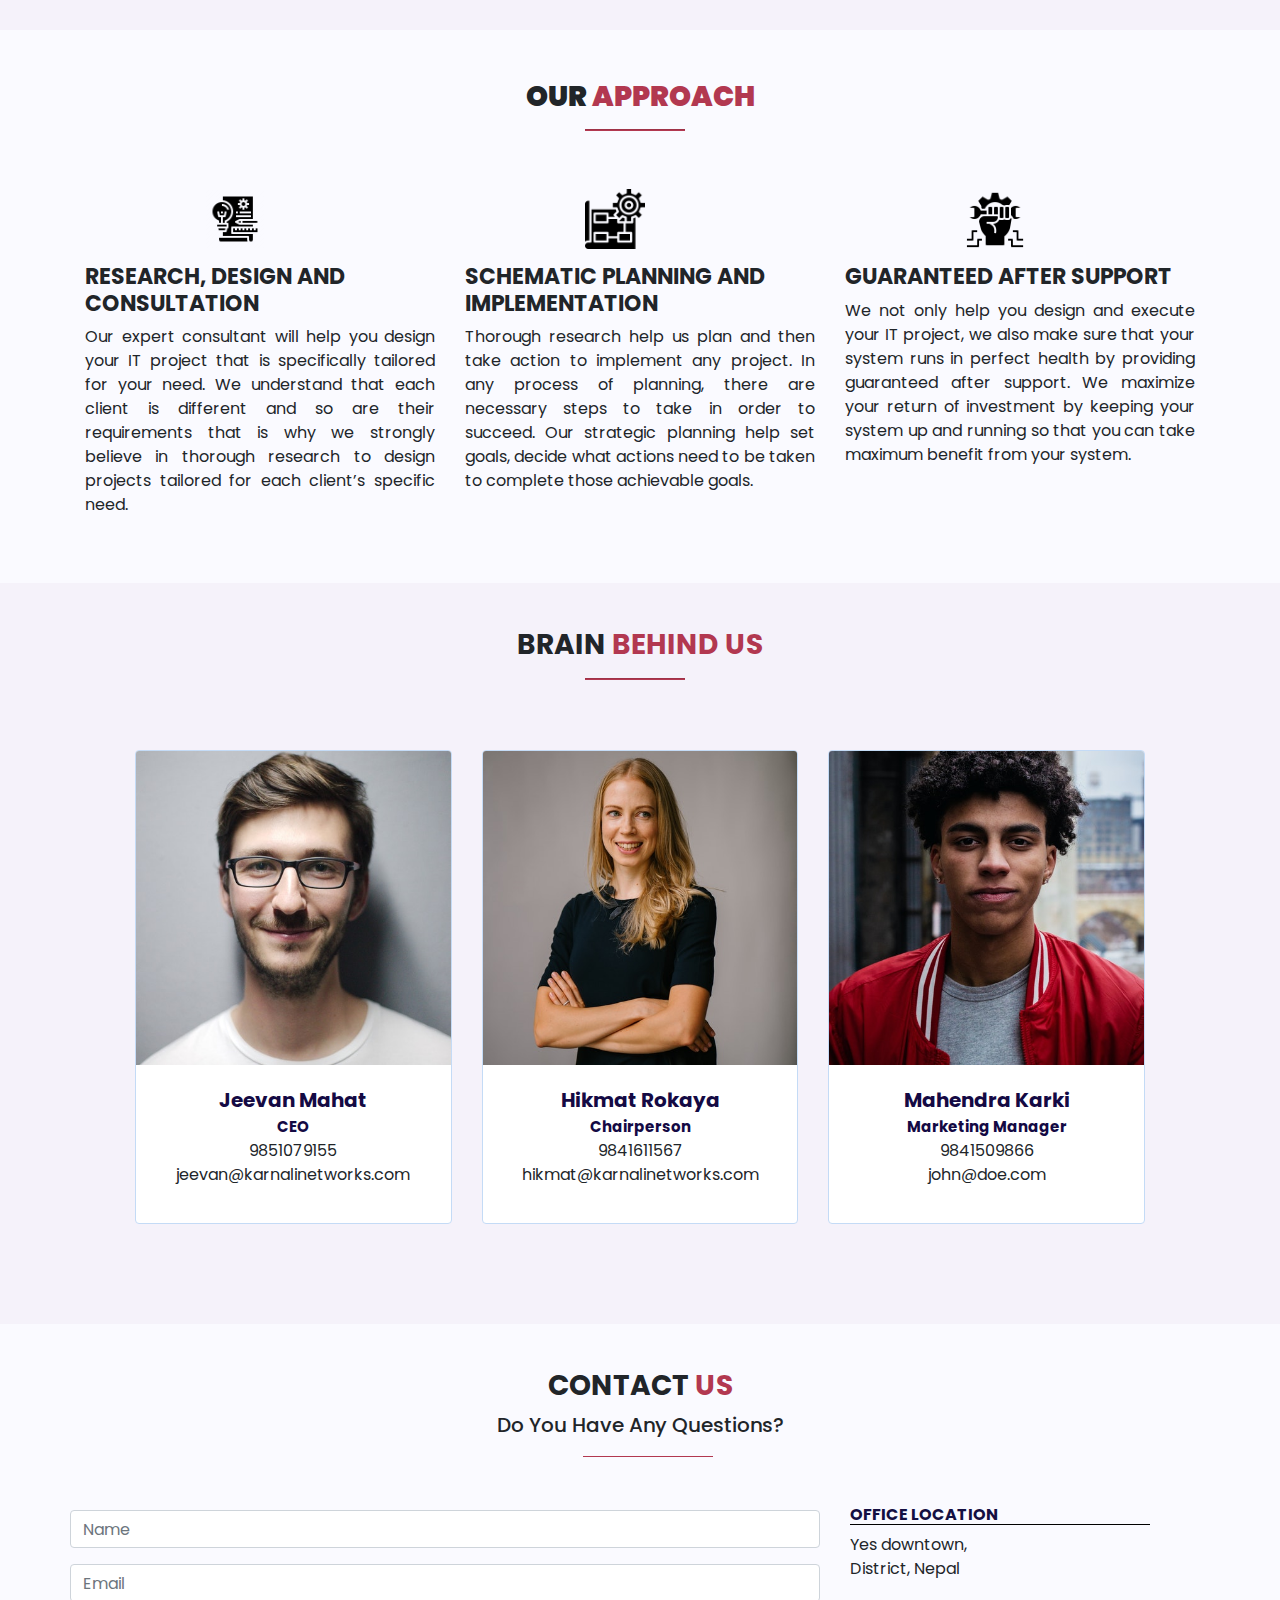
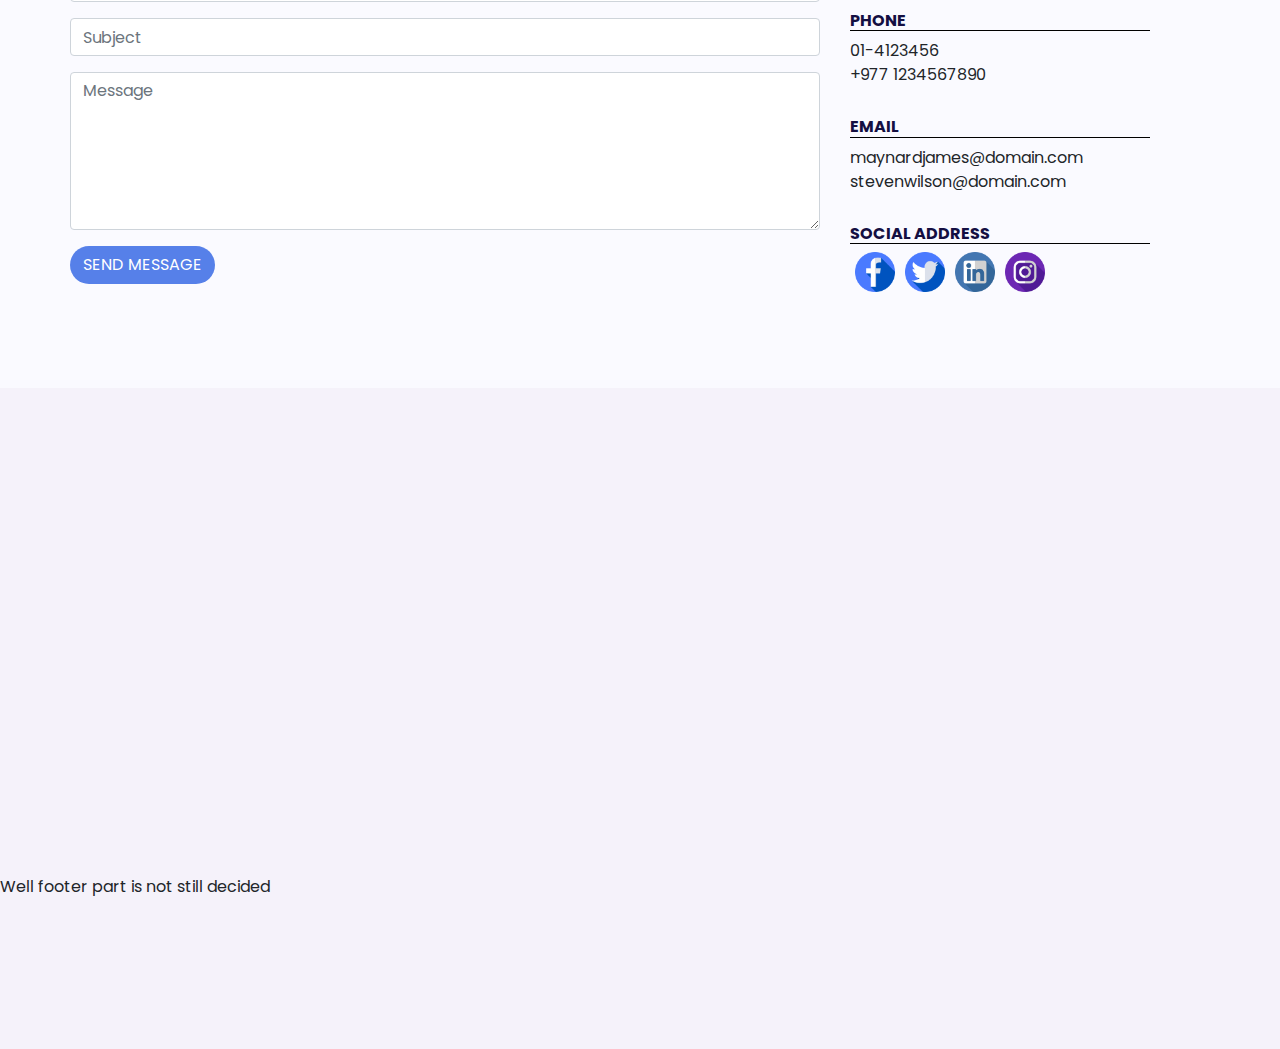
==== commit 22e8d3b0: "about page added" ====
--- a/index.html
+++ b/index.html
@@ -97,7 +97,7 @@
             <div class="row">
                 <!--start heading-->
                 <div class="col-lg-8 offset-lg-2 col-md-10 offset-md-1">
-                    <div class="site-heading text-center">
+                    <div class="site-heading service-title text-center">
                         <h3>OUR <span>SERVICES</span></h3>
                         <hr>
                     </div>
@@ -136,7 +136,7 @@
                     </div>
                 </div>
 
-                <div class="col-lg-2"></div>
+                <div class="col-lg-2 hidden-div"></div>
                 <!--end core feature single-->
                 <!--start core feature single-->
                 <div class="col-lg-4 col-md-6">
@@ -167,12 +167,12 @@
     <section id="about-area" class="default ">
         <div class="container">
             <div class="row">
-                <div class="col-md-6">
-                    <div class=" col-md-12 about-cont site-heading">
+                <div class="col-lg-6 col-md-12">
+                    <div class=" col-lg-12 about-cont site-heading">
                         <h3>WHY WE CAME FOR <span>KARNALI</span></h3>
                         <hr>
                     </div>
-                    <div class="col-md-12 about__text">
+                    <div class="col-lg-12 about__text">
                         <p>The idea behind establishing Karnali Network Services (KNS) to offer technology services in
                             rural sector especially in Karnali region is inspired from group of individuals whose origin
                             is basically from Karnali. We intend to apply knowledge and experience that we gained over
@@ -189,7 +189,7 @@
                 </div>
                 <!--end about content-->
                 <!--start about image-->
-                <div class="col-md-6">
+                <div class="col-lg-6">
                     <div class="about-img">
                         <img src="images/hill_vector2.jpg" alt="" height="323px" />
                     </div>
--- a/css/style.css
+++ b/css/style.css
@@ -53,7 +53,7 @@
     background: #B23850;
     bottom:0;
     content:"";
-    height: 2px;
+    height: 1.5px;
     left: 30%;
     position: absolute;
     width: 130px;
@@ -214,7 +214,7 @@
   }
 
 .home-container{
-    height: 400px;
+    height: 450px;
 }
 
 
@@ -341,6 +341,7 @@
 
 .about-cont h3{
     text-align: center;
+    position: relative;
 }
 
 
@@ -351,6 +352,17 @@
     margin-left:160px;
     margin-bottom:-30px;
 }
+/* .about-cont h3::after{
+    display:block;
+    content: "";
+    background: #B23850;
+    height: 2px;
+    width: 160px; 
+    position: absolute;
+    left: 40%;
+} */
+
+
 
 
 /* Testemonials */
@@ -556,7 +568,7 @@
 }
 
 
-@media screen and (max-width:425px){
+@media screen and (min-width:400px) and (max-width:600px){
     .circle{
         /* display: none; */
         margin-top: 80px;
@@ -570,7 +582,11 @@
     }
 
     .home-img{
-        margin-top: 130px;
+        margin-top: 190px;
+    }
+
+    .home-shape{
+        left: 0px;
     }
 
     .why-kns-cont img{
@@ -578,9 +594,9 @@
     }
 
     .logo-only img{
-        height: 50px;
-    }
-
+        height: 50px; 
+    }
+ 
     .whykns__title{
         margin-top: -200px;
         margin-left: 140px;
@@ -588,15 +604,15 @@
 
     .kns-desc{
         margin-top: 30px;
-        margin-bottom: 300px;
+        /* margin-bottom: 320px; */
     }
 
     #why-kns{
-        margin-bottom: 140px;
+        margin-bottom: 190px;
     }
 
     .service-single{
-        height: 250px;
+        height: 270px;
     }
 
     #our-services hr{
@@ -608,7 +624,7 @@
     }
 
     #about-area hr{
-        margin-left: 2px;
+        margin-left: 110px;
     }
 
     .about-img img{
@@ -679,7 +695,71 @@
     }
 }
 
-
+@media screen and (min-width:768px) and (max-width:1024px){
+    .circle{
+        left:400px;
+    }
+
+    .home-img img{
+        margin-top:130px;
+    }
+
+    .home-container{
+        height: 300px;
+    }
+
+    .home-shape__image{
+        margin-left: -130px;
+    }
+
+    /* why kns */
+    #why-kns{
+        height: 520px;
+    }
+
+    .why-kns-cont img{
+        height: 200px;
+        margin-top: 100px;
+    }
+    
+    /* .site-heading hr{
+        margin-left:100px; 
+    } */
+    .service-title{
+        margin-left: -110px;
+    }
+
+    .hidden-div{
+        display: none;
+    }
+
+    .about-cont hr{
+        margin-left: 260px;
+    }
+
+
+    .testemonial-title hr{
+        margin-left: 250px;
+    }
+
+    .testemonial-img{
+        height: 160px;
+        padding-left: 0px;
+        margin-top: 50px;
+    }
+
+    .approach-title-div hr{
+        margin-left: 280px;
+    }
+
+    .approach-img{
+        margin-left: 50px;
+    }
+
+    .brain-behind-title hr{
+        margin-left: 280px;
+    }
+}
 
 
 
@@ -770,4 +850,11 @@
 
 .aboutus h4{
     font-weight: bolder;
-}+}
+
+
+
+
+
+
+/* OUR SERVICES */
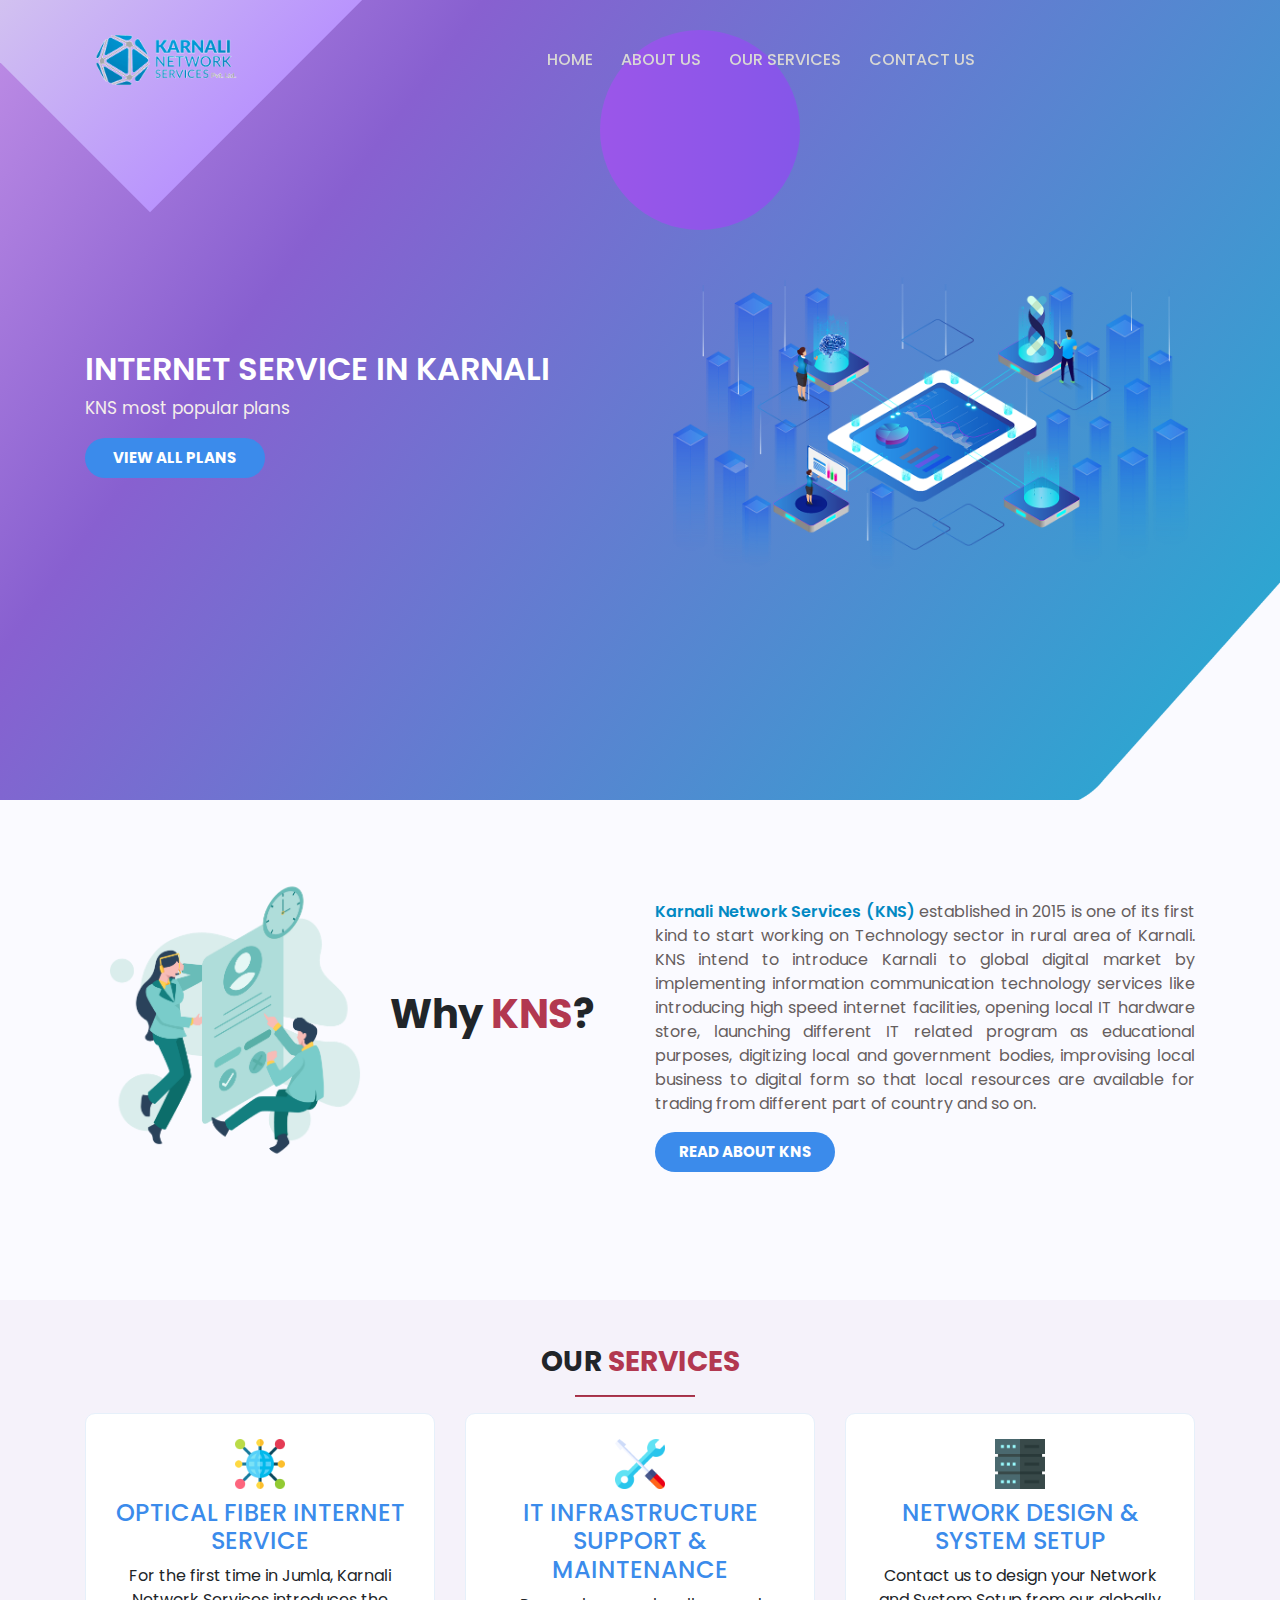
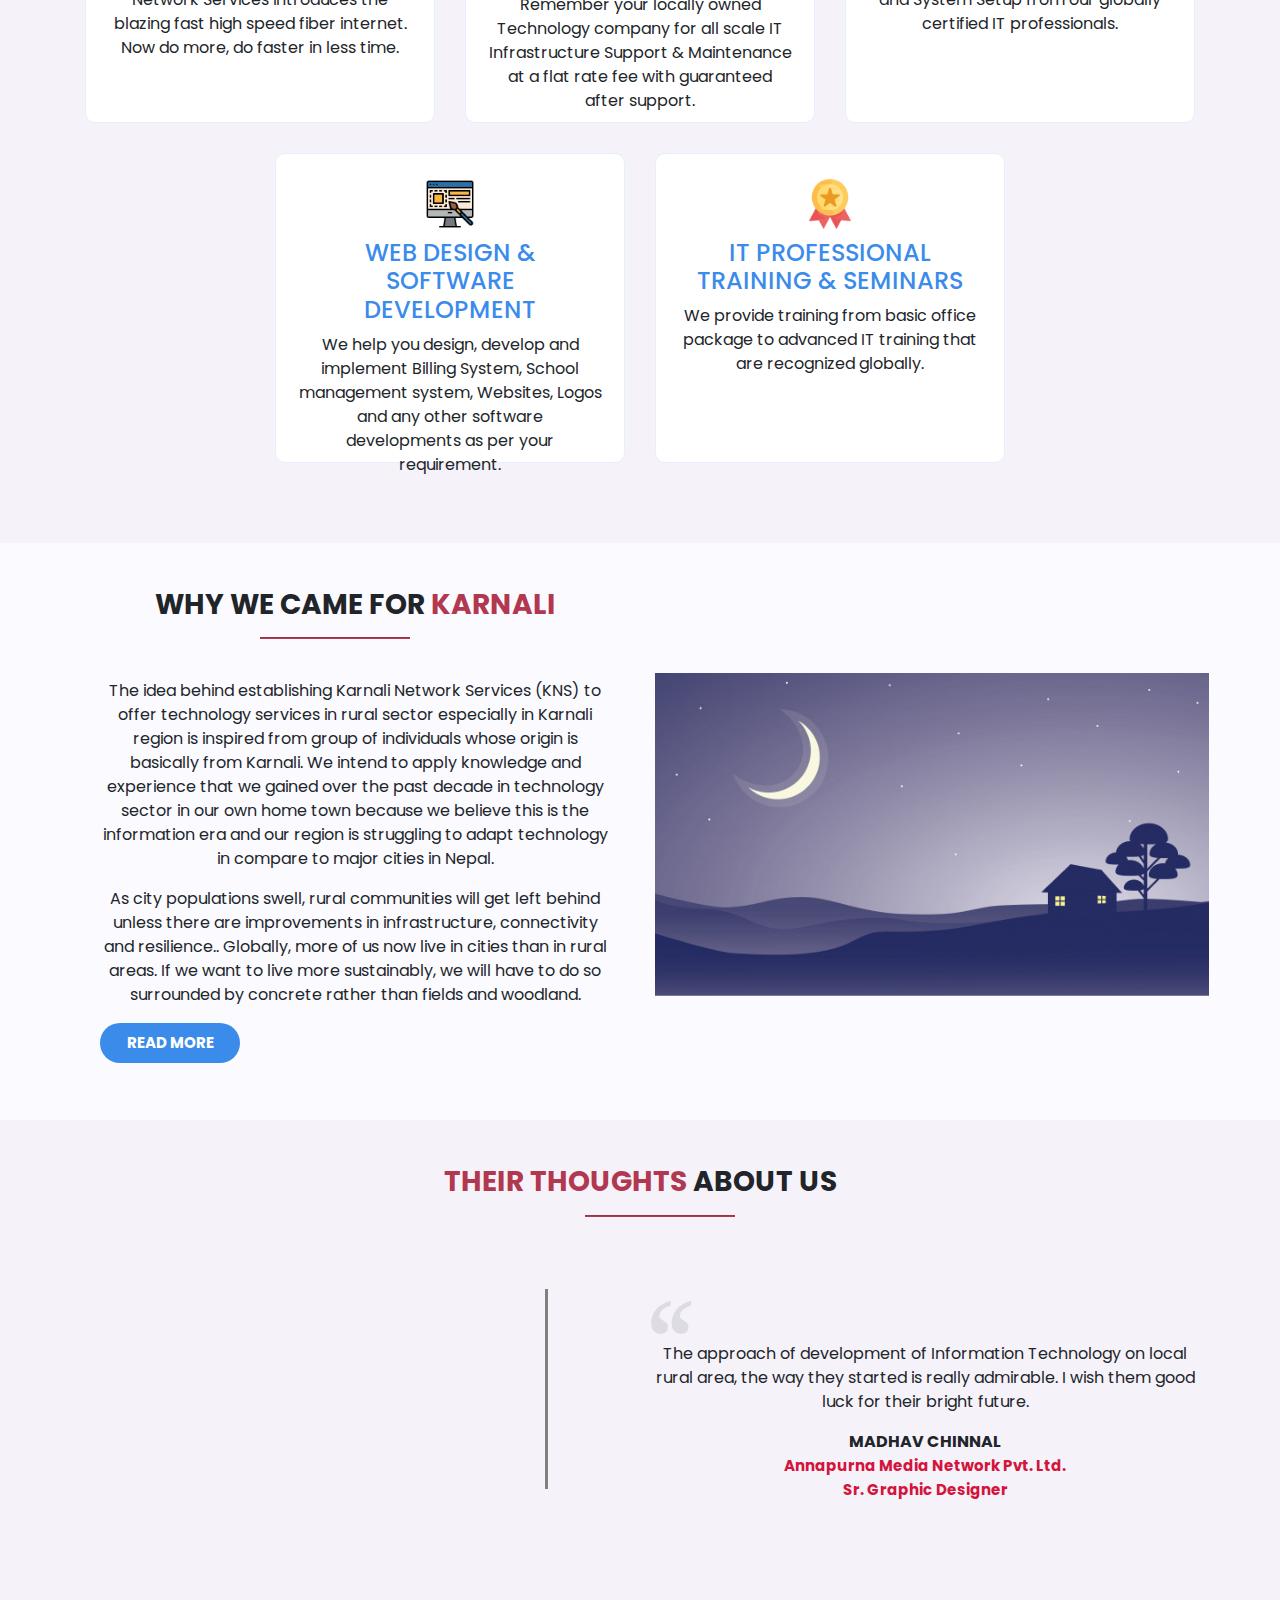
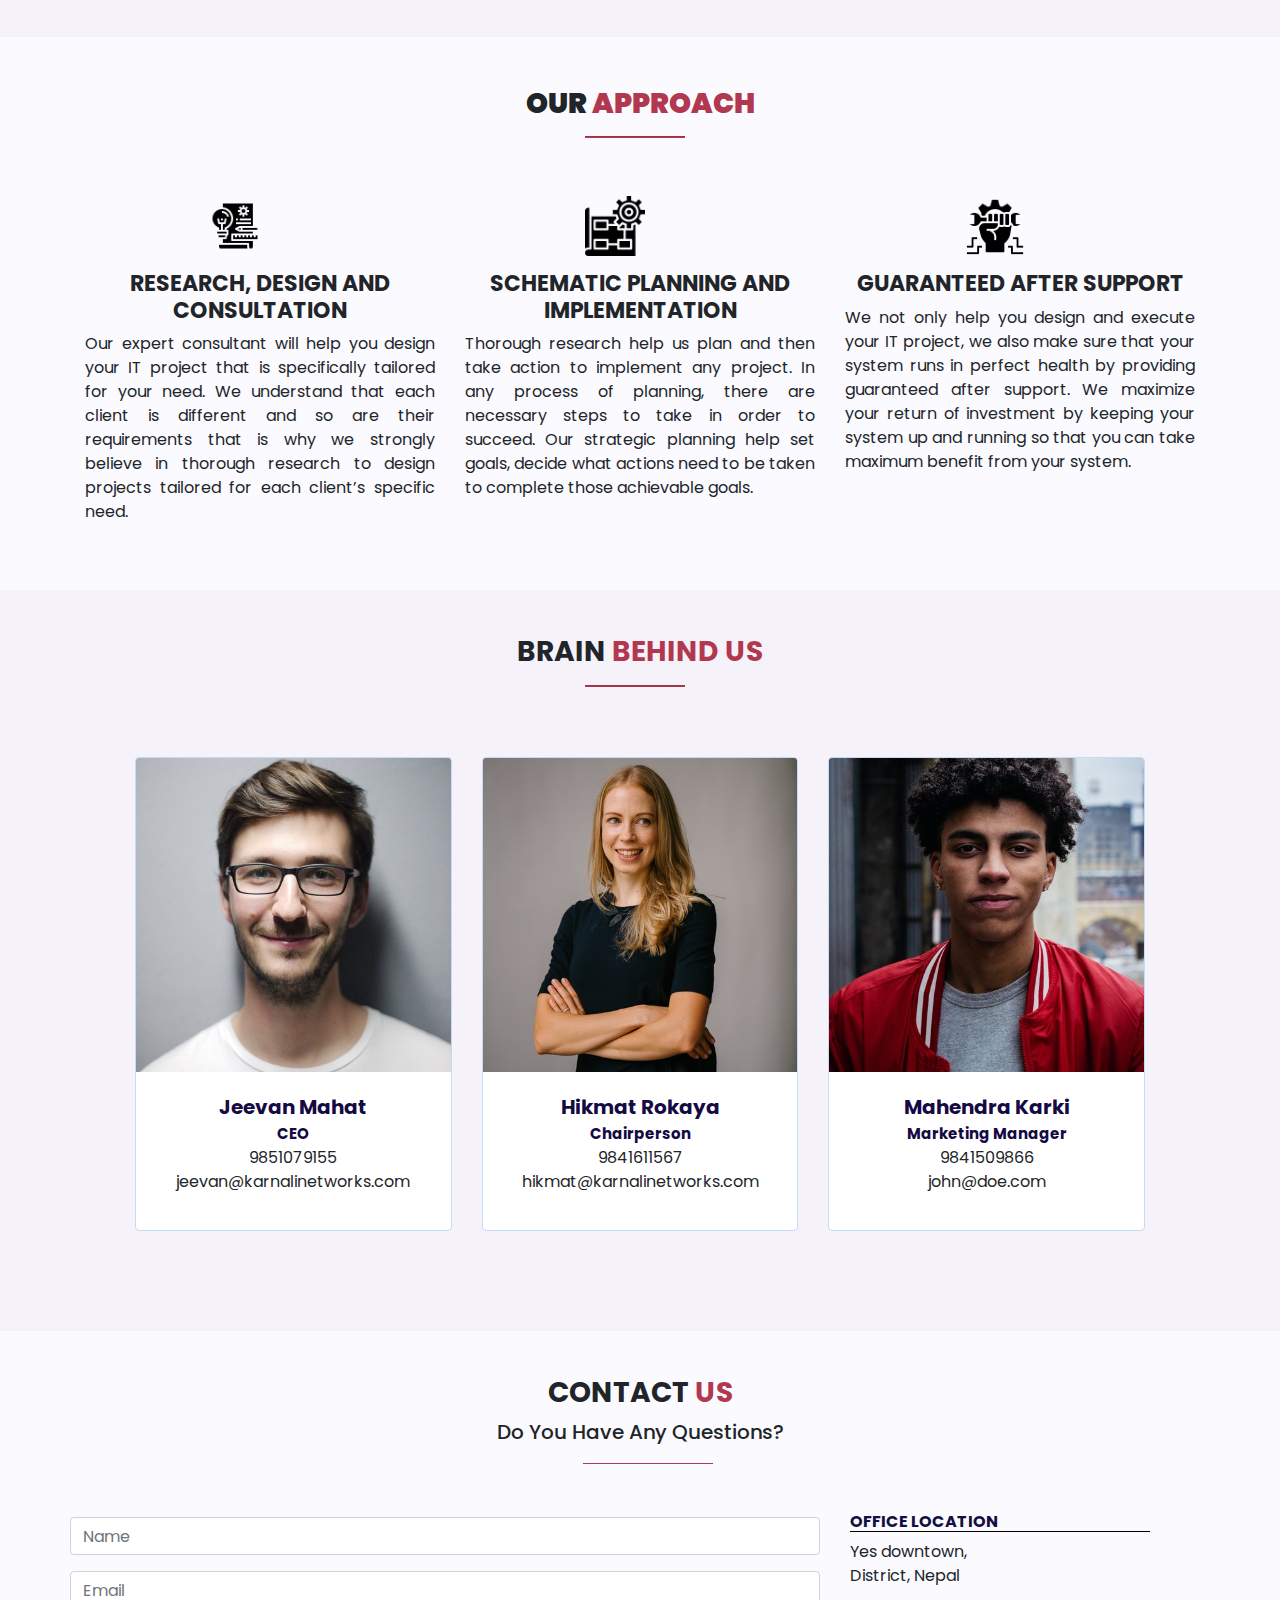
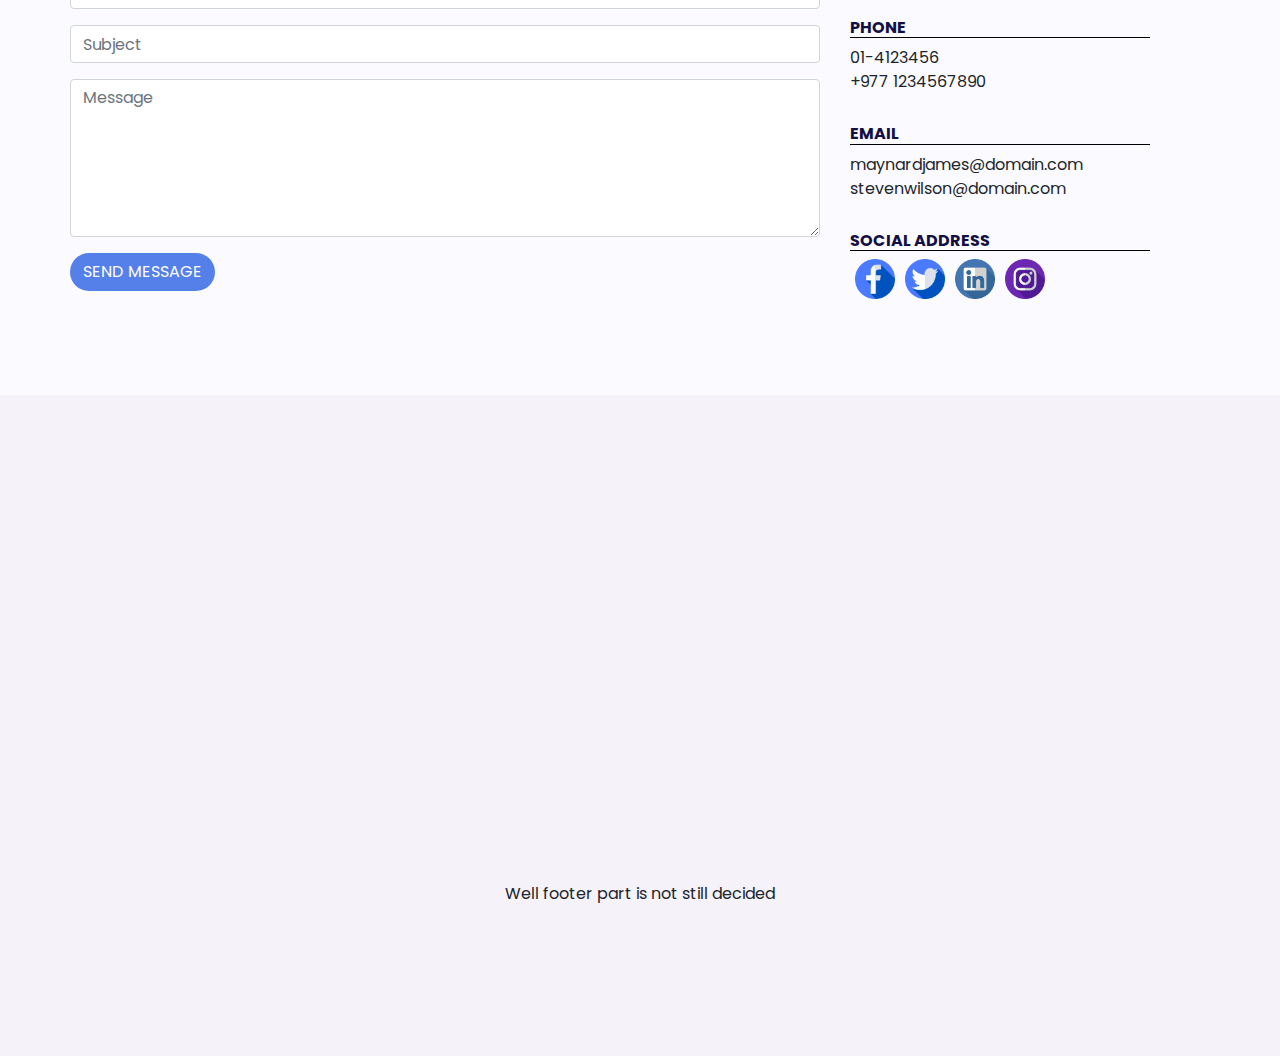
==== commit 31ae81ed: "little link change" ====
--- a/index.html
+++ b/index.html
@@ -19,7 +19,7 @@
     <script src="https://kit.fontawesome.com/8fd1504acc.js" crossorigin="anonymous"></script>
 
 </head>
-
+ 
 <body>
 
     <div id="navigation"></div>
@@ -34,7 +34,7 @@
                 <div class="col-md-6 col-lg-6 home__text">
                     <h2 class="promo-title">INTERNET SERVICE IN KARNALI</h2>
                     <p>KNS most popular plans</p>
-                    <a href="#">
+                    <a href="isp.html">
                         <div class="custom-button">View all plans</div>
                     </a>
                 </div>
@@ -183,7 +183,7 @@
                             improvements in infrastructure, connectivity and resilience.. Globally, more of us now live
                             in cities than in rural areas. If we want to live more sustainably, we will have to do so
                             surrounded by concrete rather than fields and woodland.</p>
-                        <div class="custom-button" style="width:140px;">Read More</div>
+                        <a href="about_us.html"><div class="custom-button" style="width:140px;">Read More</div></a>
                     </div>
 
                 </div>
--- a/css/style.css
+++ b/css/style.css
@@ -1,228 +1,235 @@
-*{
-    margin: 0px;
-    padding:0px;
-    box-sizing: border-box;
+* {
+  margin: 0px;
+  padding: 0px;
+  box-sizing: border-box;
 }
 
 body {
-    font-family: "Poppins", sans-serif;
-    background-color: #f5f2fa;
-    /* color: black; */
-    overflow-x: hidden;
-    -webkit-text-size-adjust: auto;
-  }
-
-.default-padding{
-    padding: 50px 0;
-}
-
-
-.site-heading{
-    /* margin-bottom: 60px; */
-    overflow: hidden;
-    margin-top: -5px;
-}
-
-.site-heading h3{
-    display: block;
-    font-weight: 700;
-    margin-bottom: 10px;
-    text-transform: uppercase;
-    position: relative;
-}
-
-.site-heading h3 span{
-    color: #B23850
-}
-
-.site-heading h5{
-    display: inline-block;
-    padding-bottom: 20px;
-    position: relative;
-    z-index: 1;
-}
-
-.site-heading hr{
-    width:120px;
-    height:1px;
-    background-color:#B23850;
-    margin-left:300px;
-}
-
-.site-heading h5::before{
-    background: #B23850;
-    bottom:0;
-    content:"";
-    height: 1.5px;
-    left: 30%;
-    position: absolute;
-    width: 130px;
-}
-
-.custom-button{
-    background-color: #3b8beb;
-    height: 40px;
-    width: 180px;
-    color: white;
-    font-weight: bold;
-    font-size: 15px;
-    border-radius: 20px;
-    text-align: center;
-    text-transform: uppercase;
-    display: table-cell;
-    vertical-align: middle;
-}
-
-
+  font-family: "Poppins", sans-serif;
+  background-color: #f5f2fa;
+  /* color: black; */
+  overflow-x: hidden;
+  -webkit-text-size-adjust: auto;
+}
+
+.default-padding {
+  padding: 50px 0;
+}
+
+.site-heading {
+  /* margin-bottom: 60px; */
+  overflow: hidden;
+  margin-top: -5px;
+}
+
+.site-heading h3 {
+  display: block;
+  font-weight: 700;
+  margin-bottom: 10px;
+  text-transform: uppercase;
+  position: relative;
+}
+
+.site-heading h3 span {
+  color: #b23850;
+}
+
+.site-heading h5 {
+  display: inline-block;
+  padding-bottom: 20px;
+  position: relative;
+  z-index: 1;
+}
+
+.site-heading hr {
+  width: 120px;
+  height: 1px;
+  background-color: #b23850;
+  margin-left: 300px;
+}
+
+.site-heading h5::before {
+  background: #b23850;
+  bottom: 0;
+  content: "";
+  height: 1.5px;
+  left: 30%;
+  position: absolute;
+  width: 130px;
+}
+
+.custom-button {
+  background-color: #3b8beb;
+  height: 40px;
+  width: 180px;
+  color: white;
+  font-weight: bold;
+  font-size: 15px;
+  border-radius: 20px;
+  text-align: center;
+  text-transform: uppercase;
+  display: table-cell;
+  vertical-align: middle;
+  position: relative;
+  z-index: 5;
+}
 
 /* navbar part */
-.navbar-toggler{
-    margin-left: -100px;
+.navbar-toggler {
+  margin-left: -100px;
 }
 
 .nav-sticky.navbar-custom {
-    margin-top: 0px;
-    padding: 15px 0px;
-    background-color: ghostwhite;
-    -webkit-box-shadow: 0 10px 33px rgba(140, 140, 140, 0.1);
-            box-shadow: 0 10px 33px rgba(140, 140, 140, 0.1);
-}
-
-.nav-sticky a{
-    color:black;
-}
-
-.search-dak{
-    display:none;
-}
-
-.search-lit{
-    display: inline-block;
-}
-
-.nav-sticky .search-dak{
-    display: inline-block;
-}
-
-.nav-sticky .search-lit{
-    display: none;
+  margin-top: 0px;
+  padding: 15px 0px;
+  background-color: ghostwhite;
+  -webkit-box-shadow: 0 10px 33px rgba(140, 140, 140, 0.1);
+  box-shadow: 0 10px 33px rgba(140, 140, 140, 0.1);
+}
+
+.nav-sticky a {
+  color: black;
+}
+
+.search-dak {
+  display: none;
+}
+
+.search-lit {
+  display: inline-block;
+}
+
+.nav-sticky .search-dak {
+  display: inline-block;
+}
+
+.nav-sticky .search-lit {
+  display: none;
 }
 
 .navbar-custom {
-    padding: 40px 0px;
-    width: 100%;
-    border-radius: 0px;
-    z-index: 999;
-    margin-bottom: 0px;
-    -webkit-transition: all 0.5s ease-in-out;
-    transition: all 0.5s ease-in-out;
-  }
-
-.nav-link{
-    color: #d8d7d4;
-}
-
-.sticky{
-    margin-top: -10px;
-}
-
-#navbarCollapse{
-    margin-right: 200px;
-}
-
-.nav-sticky .nav-item a:hover{
-    color: #B23850;
-}
-
-.nav-sticky .nav-item a{
-    color: rgb(18, 24, 77);
-}
-
-
-.nav-item a:hover{
-    color: ghostwhite;
-    /* border-bottom-style: solid; */
-    text-decoration: underline;
-}
-
-.navbar-collapse a{
-    font-weight: 500;
-    text-transform: uppercase;
-    font-size: 16px;
-    margin-right: 12px;
-}
-
-
+  padding: 40px 0px;
+  width: 100%;
+  border-radius: 0px;
+  z-index: 999;
+  margin-bottom: 0px;
+  -webkit-transition: all 0.5s ease-in-out;
+  transition: all 0.5s ease-in-out;
+}
+
+.nav-link {
+  color: #d8d7d4;
+}
+
+.sticky {
+  margin-top: -10px;
+}
+
+#navbarCollapse {
+  margin-right: 200px;
+}
+
+.nav-sticky .nav-item a:hover {
+  color: #b23850;
+}
+
+.nav-sticky .nav-item a {
+  color: rgb(18, 24, 77);
+}
+
+.nav-item a:hover {
+  color: ghostwhite;
+  /* border-bottom-style: solid; */
+  text-decoration: underline;
+}
+
+.navbar-collapse a {
+  font-weight: 500;
+  text-transform: uppercase;
+  font-size: 16px;
+  margin-right: 12px;
+}
 
 /* home part */
 
-#home-1{
-    /* background: -webkit-linear-gradient(bottom left, red 20px, yellow, green, blue 90%); */
-    /* background: -webkit-gradient(linear, left top, right top, from(#c3b3dd), to(#3e0b91)); */
-    background: -webkit-linear-gradient(top left,rgb(204, 152, 235), #8860d0 30%, #5680e9 );
-    /* background: linear-gradient(to right, #bfe4eb, #0a67d1); */
-    background-size: cover;
-    background-position: center center;
-    position: relative;
-    /* padding: 130px 0px; */
-}
-
-.diamond{
-    height: 150px;
-    width: 150px;
-    background: linear-gradient(to right,#d6c9ee, #b994fd);
-    /* background-color: #234e80; */
-    transform: rotate(45deg);
-    left: 100px;
-    margin-top: -150px;
-    padding: 150px;
-}
-
-.circle{
-    position: relative;
-    height: 200px;
-    width: 200px;
-    border-radius: 50%;
-    /* background-color: #3d9970; */
-    background: linear-gradient(to right,#9b56e9, #8556e9);
-    left: 600px;
-    bottom: 120px;
-}
-
-.promo-title{
-    font-weight: 600;
-    /* margin-bottom:  */
-    color: white;
-}
-
-.home__text p{
-    color:rgb(245, 238, 235);
-    font-size:17px;
-}
-
-.home-img{
-    bottom: 200px;
+#home-1 {
+  /* background: -webkit-linear-gradient(bottom left, red 20px, yellow, green, blue 90%); */
+  /* background: -webkit-gradient(linear, left top, right top, from(#c3b3dd), to(#3e0b91)); */
+  background: -webkit-linear-gradient(
+    top left,
+    rgb(204, 152, 235),
+    #8860d0 30%,
+    #22AED1
+  );
+  /* background: linear-gradient(to right, #bfe4eb, #0a67d1); */
+  background-size: cover;
+  background-position: center center;
+  position: relative;
+  /* padding: 130px 0px; */
+}
+
+.diamond {
+  height: 150px;
+  width: 150px;
+  background: linear-gradient(to right, #d6c9ee, #b994fd);
+  /* background-color: #234e80; */
+  transform: rotate(45deg);
+  left: 100px;
+  margin-top: -150px;
+  padding: 150px;
+}
+
+.circle {
+  position: relative;
+  height: 200px;
+  width: 200px;
+  border-radius: 50%;
+  /* background-color: #3d9970; */
+  background: linear-gradient(to right, #9b56e9, #8556e9);
+  left: 600px;
+  bottom: 120px;
+}
+
+.promo-title {
+  font-weight: 600;
+  /* margin-bottom:  */
+  color: white;
+  text-align: start;
+}
+
+.home__text p {
+  color: rgb(245, 238, 235);
+  font-size: 17px;
+  text-align: start;
+}
+
+.home-img {
+  bottom: 200px;
 }
 
 .home-shape {
-    display: block;
-    position: absolute;
-    width: 100%;
-    height: auto;
-    bottom: -20px;
-    left: 170px;
-  }
-
-.home-container{
-    height: 450px;
-}
-
+  display: block;
+  position: absolute;
+  width: 100%;
+  height: auto;
+  bottom: -20px;
+  left: 170px;
+}
+
+.home-shape__image{
+  z-index: 1;
+  
+}
+
+.home-container {
+  height: 450px;
+}
 
 /* Why KNS */
 
-#why-kns{
-    height:500px;
-    background-color: #fafaff;
+#why-kns {
+  height: 500px;
+  background-color: #fafaff;
 }
 
 /* .kns-text{
@@ -238,119 +245,114 @@
     text-align: justify;
 } */
 
-
 /* .kns-text{
     padding-bottom: 700px;
 } */
-
 
 /* .kns-text{
     padding-left: 50px;
     padding-top: 90px;
 } */
 
-.kns-text h3{
-    padding-top: 120px;
-    padding-left: 20px;
-    font-weight: bold;
-    font-size: 40px;
-}
-
-.kns-text h3 span{
-    color:#B23850;
-}
-
-.kns-desc p{
-    color:rgb(102, 94, 94);
-    text-align: justify;
-    margin-top: 30px;
-}
-
-.kns-desc p span{
-    font-weight:600;
-    color: #0289c3;
-}
-
-.why-kns-cont{
-    height: 480px;
-    padding-top: 70px;
-}
-
-.logo-only{
-    padding-left: 80px;
+.kns-text h3 {
+  padding-top: 120px;
+  padding-left: 20px;
+  font-weight: bold;
+  font-size: 40px;
+}
+
+.kns-text h3 span {
+  color: #b23850;
+}
+
+.kns-desc p {
+  color: rgb(102, 94, 94);
+  text-align: justify;
+  margin-top: 30px;
+}
+
+.kns-desc p span {
+  font-weight: 600;
+  color: #0289c3;
+}
+
+.why-kns-cont {
+  height: 480px;
+  padding-top: 70px;
+}
+
+.logo-only {
+  padding-left: 80px;
 }
 
 /* our services */
 
-#our-services{
-    background-color: #f5f2fa;
-}
-
-.service-single{
-    border: 1px solid #e6f0fa;
-    padding: 40px 22px 20px;
-    background-color: #fff;
-    border-radius: 10px;
-    margin: 0 0 30px;
-    height: 310px;
-    align-items: center;
-}
-
-
-.our-service-img{
-    margin-bottom:10px;
-    margin-top:-15px;
-}
-
-.service-button{
-    background-color: #deeefb;
-    border: solid rgb(98, 91, 91);
-    border-width: 1px;
-}
-
-.service-single h4{
-    color: #3b8beb
+#our-services {
+  background-color: #f5f2fa;
+}
+
+.service-single {
+  border: 1px solid #e6f0fa;
+  padding: 40px 22px 20px;
+  background-color: #fff;
+  border-radius: 10px;
+  margin: 0 0 30px;
+  height: 310px;
+  align-items: center;
+}
+
+.our-service-img {
+  margin-bottom: 10px;
+  margin-top: -15px;
+}
+
+.service-button {
+  background-color: #deeefb;
+  border: solid rgb(98, 91, 91);
+  border-width: 1px;
+}
+
+.service-single h4 {
+  color: #3b8beb;
 }
 
 /* Why came for karnali */
 
-#about-area{
-    background-color: #fafaff;
-    padding: 50px 0;
-}
-
-.about-cont{
-    /* text-align: justify; */
-    padding-bottom: 70px;
-
-}
-
-.about__text{
-    text-align: justify;
-}
-
-.about-button{
-    background-color: #deeefb;
-    border: solid rgb(98, 91, 91);
-    border-width: 1px;
-}
-
-.about-img img{
-    margin-top: 80px;
-}
-
-.about-cont h3{
-    text-align: center;
-    position: relative;
-}
-
-
-.about-cont hr{
-    width:150px;
-    height:1px;
-    background-color:#B23850;
-    margin-left:160px;
-    margin-bottom:-30px;
+#about-area {
+  background-color: #fafaff;
+  padding: 50px 0;
+}
+
+.about-cont {
+  /* text-align: justify; */
+  padding-bottom: 70px;
+}
+
+.about__text {
+  text-align: justify;
+}
+
+.about-button {
+  background-color: #deeefb;
+  border: solid rgb(98, 91, 91);
+  border-width: 1px;
+}
+
+.about-img img {
+  margin-top: 80px;
+}
+
+.about-cont h3 {
+  text-align: center;
+  position: relative;
+}
+
+.about-cont hr {
+  width: 150px;
+  height: 1px;
+  background-color: #b23850;
+  margin-left: 160px;
+  margin-bottom: -30px;
 }
 /* .about-cont h3::after{
     display:block;
@@ -362,311 +364,290 @@
     left: 40%;
 } */
 
-
-
-
 /* Testemonials */
 
-#testemonial{
-    padding: 50px 0;
-    background-color: #f5f2fa;
-}
-
-.testemonial-img{
-    max-width: 90%;
-    padding-top:20px;
-    padding-left:100px;
-}
-
-.vertical-line{
-    margin-top:22px;
+#testemonial {
+  padding: 50px 0;
+  background-color: #f5f2fa;
+}
+
+.testemonial-img {
+  max-width: 90%;
+  padding-top: 20px;
+  padding-left: 100px;
+}
+
+.vertical-line {
+  margin-top: 22px;
+  height: 200px;
+  border-left: 3px solid grey;
+}
+
+.testemonial-title {
+  padding-bottom: 80px;
+}
+
+.testemonial-title hr {
+  width: 150px;
+  height: 1px;
+  background-color: #b23850;
+  margin-left: 500px;
+  margin-bottom: -30px;
+}
+
+.quote {
+  font-family: "Times New Roman";
+  font-size: 130px;
+  letter-spacing: -12px;
+  opacity: 0.1;
+  -ms-transform: rotate(180deg);
+  transform: rotate(180deg);
+  text-align: right;
+  margin-bottom: -120px;
+}
+
+/* Our approach */
+.our-approach-title {
+  color: #b23850;
+  font-weight: 900;
+}
+
+.our-approach-div h5 {
+  font-weight: bold;
+  font-size: 22px;
+  /* margin-bottom:10px; */
+}
+
+.our-approach-div p {
+  text-align: justify;
+}
+
+.approach-img {
+  margin-bottom: 15px;
+  height: 60px;
+  margin-left: 120px;
+}
+
+#our-approach {
+  background-color: #fafaff;
+  padding: 50px 0;
+}
+
+.approach-title-div {
+  top: -50px;
+}
+
+.approach-title-div h3 {
+  text-align: center;
+  font-weight: 900;
+  padding-bottom: 80px;
+}
+
+.approach-title-div hr {
+  width: 100px;
+  height: 1px;
+  background-color: #b23850;
+  margin-left: 500px;
+  margin-bottom: -30px;
+}
+
+/* Brain behind  */
+
+.brain-behind-title {
+  padding-bottom: 50px;
+}
+
+.brain-name {
+  font-weight: bold;
+  font-size: 20px;
+  color: #140a44;
+}
+
+.brain-position {
+  color: #140a44;
+  font-size: 15px;
+  font-weight: bolder;
+}
+
+.card-deck {
+  padding: 50px;
+}
+
+.card {
+  border-color: #c4dbf6;
+}
+
+#brains-behind {
+  padding: 50px 0;
+  background-color: #f5f2fa;
+}
+
+.brain-behind-title hr {
+  width: 100px;
+  height: 1px;
+  background-color: #b23850;
+  margin-left: 500px;
+  margin-bottom: -30px;
+}
+
+/* Contact US */
+
+/* to the top */
+
+#contactUs {
+  background-color: #fafaff;
+}
+
+.contact-form {
+  padding-top: 5px;
+}
+
+.social {
+  display: flex;
+  list-style-type: none;
+}
+
+.social li {
+  margin: 0 5px;
+}
+
+.send-button {
+  background: #5680e9;
+  border-radius: 20px;
+  color: white;
+}
+
+.location h6 {
+  font-weight: bold;
+  color: #140f42;
+}
+
+.location h6::after {
+  display: block;
+  content: "";
+  border-top: 1px solid black;
+  width: 300px;
+  /* transform: translateY(-15px); */
+}
+
+.location ul {
+  list-style-type: none;
+}
+
+.location li {
+  margin-bottom: 30px;
+}
+
+/* Contact Us End */
+
+@media screen and (min-width: 1900px) {
+  .diamond {
+    margin-left: 440px;
+  }
+
+  .circle {
+    margin-left: 380px;
+  }
+}
+
+@media screen and (min-width: 400px) and (max-width: 600px) {
+  .circle {
+    /* display: none; */
+    margin-top: 80px;
+    margin-left: -340px;
+    height: 100px;
+    width: 100px;
+  }
+
+  .home__text {
+    margin-top: -100px;
+  }
+
+  .home-img {
+    margin-top: 190px;
+  }
+
+  .home-shape {
+    left: 0px;
+  }
+
+  .why-kns-cont img {
     height: 200px;
-    border-left: 3px solid grey;
-}
-
-.testemonial-title{
-    padding-bottom: 80px;
-}
-
-.testemonial-title hr{
-    width:150px;
-    height:1px;
-    background-color:#B23850;
-    margin-left:500px;
-    margin-bottom:-30px;
-}
-
-
-.quote{
-    font-family: "Times New Roman";
-    font-size: 130px;
-    letter-spacing: -12px;
-    opacity: 0.1;
-    -ms-transform: rotate(180deg);
-    transform: rotate(180deg);
-    text-align: right;
-    margin-bottom: -120px;
-}
-
-
-/* Our approach */
-.our-approach-title{
-    color:#B23850;
-    font-weight:900;
-}
-
-.our-approach-div h5{
-    font-weight: bold;
-    font-size:22px;
-    /* margin-bottom:10px; */
-}
-
-.our-approach-div p{
-    text-align: justify;
-}
-
-.approach-img{
-    margin-bottom:15px;
-    height: 60px;
+  }
+
+  .logo-only img {
+    height: 50px;
+  }
+
+  .whykns__title {
+    margin-top: -200px;
+    margin-left: 140px;
+  }
+
+  .kns-desc {
+    margin-top: 30px;
+    /* margin-bottom: 320px; */
+  }
+
+  #why-kns {
+    margin-bottom: 190px;
+  }
+
+  .service-single {
+    height: 270px;
+  }
+
+  #our-services hr {
+    margin-left: 140px;
+  }
+
+  #about-area {
+    padding: 40px 0;
+  }
+
+  #about-area hr {
+    margin-left: 110px;
+  }
+
+  .about-img img {
+    height: 235px;
+    padding-top: 40px;
+  }
+
+  /* testemonials */
+  #testemonial hr {
     margin-left: 120px;
-}
-
-#our-approach{
-    background-color:#fafaff;
-    padding:50px 0;
-}
-
-.approach-title-div{
-    top: -50px;
-}
-
-.approach-title-div h3{
-    text-align:center;
-    font-weight: 900;
-    padding-bottom: 80px;
-}
-
-.approach-title-div hr{
-    width:100px; 
-    height:1px; 
-    background-color:#B23850; 
-    margin-left:500px; 
-    margin-bottom:-30px;
-}
-
-/* Brain behind  */
-
-.brain-behind-title{
-    padding-bottom: 50px;
-}
-
-.brain-name{
-    font-weight: bold;
-    font-size: 20px;
-    color: #140a44;
-}
-
-.brain-position{
-    color: #140a44;
-    font-size:15px;
-    font-weight: bolder;
-}
-
-.card-deck{
-    padding:50px;
-}
-
-.card{
-    border-color: #C4DBF6;
-}
-
-#brains-behind{
-    padding: 50px 0;
-    background-color: #f5f2fa;
-}
-
-.brain-behind-title hr{
-    width:100px; 
-    height:1px; 
-    background-color:#B23850; 
-    margin-left:500px; 
-    margin-bottom:-30px;
-}
-
-
-/* Contact US */
-
-
-
-/* to the top */
-
-#contactUs{
-    background-color: #fafaff;
-}
-
-
-.contact-form{
-    padding-top: 5px;
-}
-
-
-.social{
-    display: flex;
-    list-style-type: none;
-}
-
-.social li{
-    margin: 0 5px;
-}
-
-.send-button{
-    background:#5680e9;
-    border-radius: 20px;
-    color: white;
-}
-
-.location h6{
-    font-weight: bold;
-    color:#140f42;
-}
-
-
-.location h6::after{
-    display: block;
-    content: "";
-    border-top: 1px solid black;
-    width: 300px;
-    /* transform: translateY(-15px); */
-}
-
-.location ul{
-    list-style-type: none;
-}
-
-.location li{
-    margin-bottom:30px;
-}
-
-
-
-/* Contact Us End */
-
-
-
-
-
-
-
-@media screen and (min-width:1900px){
-    .diamond{
-        margin-left: 440px;
-    }
-
-    .circle{
-        margin-left: 380px;
-    }
-}
-
-
-@media screen and (min-width:400px) and (max-width:600px){
-    .circle{
-        /* display: none; */
-        margin-top: 80px;
-        margin-left: -340px;
-        height: 100px;
-        width: 100px;
-    }
-
-    .home__text{
-        margin-top: -100px;
-    }
-
-    .home-img{
-        margin-top: 190px;
-    }
-
-    .home-shape{
-        left: 0px;
-    }
-
-    .why-kns-cont img{
-        height:200px;
-    }
-
-    .logo-only img{
-        height: 50px; 
-    }
- 
-    .whykns__title{
-        margin-top: -200px;
-        margin-left: 140px;
-    }
-
-    .kns-desc{
-        margin-top: 30px;
-        /* margin-bottom: 320px; */
-    }
-
-    #why-kns{
-        margin-bottom: 190px;
-    }
-
-    .service-single{
-        height: 270px;
-    }
-
-    #our-services hr{
-        margin-left:140px;
-    }
-
-    #about-area{
-        padding: 40px 0;
-    }
-
-    #about-area hr{
-        margin-left: 110px;
-    }
-
-    .about-img img{
-        height:235px;
-        padding-top: 40px;
-    }
-
-    /* testemonials */
-    #testemonial hr{
-        margin-left:120px;
-    }
-
-    .vertical-line{
-        display: none;
-    }
-
-    #testemonial{
-        margin-bottom:90px;
-    }
-
-    .approach-title-div hr{
-        /* display: none; */
-        margin-left: 140px;
-    }
-
-    .brain-behind-title hr{
-        margin-left: 140px;
-    }
-
-    .location{
-        margin: auto;
-        width: 80%
-    }
-
-    .contact-form{
-        margin-bottom:40px;
-        margin-left:auto;
-        margin-right: auto;
-        width: 80%
-    }
-}
-
+  }
+
+  .vertical-line {
+    display: none;
+  }
+
+  #testemonial {
+    margin-bottom: 90px;
+  }
+
+  .approach-title-div hr {
+    /* display: none; */
+    margin-left: 140px;
+  }
+
+  .brain-behind-title hr {
+    margin-left: 140px;
+  }
+
+  .location {
+    margin: auto;
+    width: 80%;
+  }
+
+  .contact-form {
+    margin-bottom: 40px;
+    margin-left: auto;
+    margin-right: auto;
+    width: 80%;
+  }
+}
 
 /* @media screen and (max-width:768px){
     .circle{
@@ -680,181 +661,249 @@
 
 } */
 
-
-@media (min-width: 1920px) and (max-width: 2200px){
-    body{
-
-    }
-    .home-shape{
-        left: 300px;
-        
-    }
-
-    .home-img{
-        left: 100px;
-    }
-}
-
-@media screen and (min-width:768px) and (max-width:1024px){
-    .circle{
-        left:400px;
-    }
-
-    .home-img img{
-        margin-top:130px;
-    }
-
-    .home-container{
-        height: 300px;
-    }
-
-    .home-shape__image{
-        margin-left: -130px;
-    }
-
-    /* why kns */
-    #why-kns{
-        height: 520px;
-    }
-
-    .why-kns-cont img{
-        height: 200px;
-        margin-top: 100px;
-    }
-    
-    /* .site-heading hr{
+@media (min-width: 1920px) and (max-width: 2200px) {
+  body {
+  }
+  .home-shape {
+    left: 300px;
+  }
+
+  .home-img {
+    left: 100px;
+  }
+}
+
+@media screen and (min-width: 768px) and (max-width: 1024px) {
+  .circle {
+    left: 400px;
+  }
+
+  .home-img img {
+    margin-top: 130px;
+  }
+
+  .home-container {
+    height: 300px;
+  }
+
+  .home-shape__image {
+    margin-left: -130px;
+  }
+
+  /* why kns */
+  #why-kns {
+    height: 520px;
+  }
+
+  .why-kns-cont img {
+    height: 200px;
+    margin-top: 100px;
+  }
+
+  /* .site-heading hr{
         margin-left:100px; 
     } */
-    .service-title{
-        margin-left: -110px;
-    }
-
-    .hidden-div{
-        display: none;
-    }
-
-    .about-cont hr{
-        margin-left: 260px;
-    }
-
-
-    .testemonial-title hr{
-        margin-left: 250px;
-    }
-
-    .testemonial-img{
-        height: 160px;
-        padding-left: 0px;
-        margin-top: 50px;
-    }
-
-    .approach-title-div hr{
-        margin-left: 280px;
-    }
-
-    .approach-img{
-        margin-left: 50px;
-    }
-
-    .brain-behind-title hr{
-        margin-left: 280px;
-    }
-}
-
-
-
-
-
-
-
-
-
-
+  .service-title {
+    margin-left: -110px;
+  }
+
+  .hidden-div {
+    display: none;
+  }
+
+  .about-cont hr {
+    margin-left: 260px;
+  }
+
+  .testemonial-title hr {
+    margin-left: 250px;
+  }
+
+  .testemonial-img {
+    height: 160px;
+    padding-left: 0px;
+    margin-top: 50px;
+  }
+
+  .approach-title-div hr {
+    margin-left: 280px;
+  }
+
+  .approach-img {
+    margin-left: 50px;
+  }
+
+  .brain-behind-title hr {
+    margin-left: 280px;
+  }
+}
 
 @media (min-width: 100px) and (max-width: 768px) {
-    .navbar-custom {
-      margin-top: 0px;
-      padding: 15px 0px !important;
-      background-color: #ffffff !important;
-      -webkit-box-shadow: 0 10px 33px rgba(0, 0, 0, 0.1);
-              box-shadow: 0 10px 33px rgba(0, 0, 0, 0.1);
-    }
-
-    .nav-item a{
-        color: rgb(24, 18, 77);
-    }
-
-    .nav-item a:hover{
-        color:#B23850;
-    }
-
-    .toggle-icon img{
-        height:20px;
-        margin-left: -200px;
-
-    }
-
-
-  }
-
-
-
-
-
-
-
-
-
-
-
-
-
-
-
-
-
-
+  .navbar-custom {
+    margin-top: 0px;
+    padding: 15px 0px !important;
+    background-color: #ffffff !important;
+    -webkit-box-shadow: 0 10px 33px rgba(0, 0, 0, 0.1);
+    box-shadow: 0 10px 33px rgba(0, 0, 0, 0.1);
+  }
+
+  .nav-item a {
+    color: rgb(24, 18, 77);
+  }
+
+  .nav-item a:hover {
+    color: #b23850;
+  }
+
+  .toggle-icon img {
+    height: 20px;
+    margin-left: -200px;
+  }
+}
 
 /* ABOUT US */
 
-.aboutus__top-img{
-    width: 100%
-}
-
-.about{
-    /* background-color: #f5f2fa; */
-}
-
-.aboutus__div{
-    background-color: #f5f2fa;
-    margin-top: -150px;
-}
-
-.aboutus h3{
-    /* text-align: center; */
-    font-weight: bolder;
-    color: #05051d;
-    margin-bottom: 20px;
-}
-
-.aboutus__image1{
-    height: 380px;
-    margin-left: -110px;
-}
-
-.aboutus__image2{
-    height: 380px;
-    margin-top: -405px;
-    margin-left: 460px;
-}
-
-.aboutus h4{
-    font-weight: bolder;
-}
-
-
-
-
-
-
-/* OUR SERVICES */
+.aboutus__top-img {
+  width: 100%;
+}
+
+.about {
+  /* background-color: #f5f2fa; */
+}
+
+.aboutus__div {
+  background-color: #f5f2fa;
+  margin-top: -150px;
+}
+
+.aboutus h3 {
+  /* text-align: center; */
+  font-weight: bolder;
+  color: #05051d;
+  margin-bottom: 20px;
+}
+
+.aboutus__image1 {
+  height: 380px;
+  margin-left: -110px;
+}
+
+.aboutus__image2 {
+  height: 380px;
+  margin-top: -405px;
+  margin-left: 460px;
+}
+
+.aboutus h4 {
+  font-weight: bolder;
+}
+
+/* ISP SERVICES */
+#isp {
+  background-color: #f9f5ff;
+}
+
+.isp-top {
+  background: linear-gradient(#1c3041, #22aed1);
+  height: 120px;
+}
+
+.isp-heading {
+  margin: 50px 0;
+  font-weight: bold;
+}
+
+.isp-heading h1 {
+  text-align: end;
+  font-weight: 500;
+}
+
+.home-plan,
+.office-plan {
+  margin-bottom: 30px;
+}
+
+.home-plan__text {
+  padding-top: 40px;
+}
+
+.home-plan__text p {
+  text-align: start;
+}
+
+.pricing-table h3 {
+  margin: 40px 0;
+  font-weight: 500;
+}
+
+.pricing-single {
+  background-color: #008ac4;
+  color: #fff;
+  margin-bottom: 100px;
+  transition: transform 0.1s;
+  border: solid grey 1px;
+  border-radius: 5px;
+}
+
+.pricing-single:hover {
+  transform: scale(1.1);
+  -ms-transform: scale(1.1);
+  -webkit-transform: scale(1.1);
+}
+
+.small-rectangle {
+  height: 60px;
+  width: 120px;
+  line-height: 60px;
+  border-radius: 30px;
+  background: #62c7e6;
+  text-align: center;
+  margin: 20px auto;
+  color: #fff;
+  font-size: 23px;
+  font-weight: 500;
+}
+
+.pricing-single h1,
+h2,
+h4,
+h5,
+p {
+  text-align: center;
+}
+
+.pricing-single h1 {
+  margin-bottom: -10px;
+}
+
+.pricing-single h2 {
+  border-bottom: solid grey 1px;
+}
+
+.onetime-charge h5 {
+  /* background-color: rgb(50, 66, 211); */
+}
+
+.first-row,
+.second-row,
+.third-row,
+.fourth-row {
+  height: 40px;
+}
+
+.first-row,
+.third-row {
+  background-color: #ffffff;
+  color: rgb(77, 74, 74);
+}
+
+.second-row,
+.fourth-row {
+  background-color: #efefef;
+  color: rgb(77, 74, 74);
+}
+
+.pricing-single h4 {
+  margin: 10px 0;
+  color: #fff;
+}
